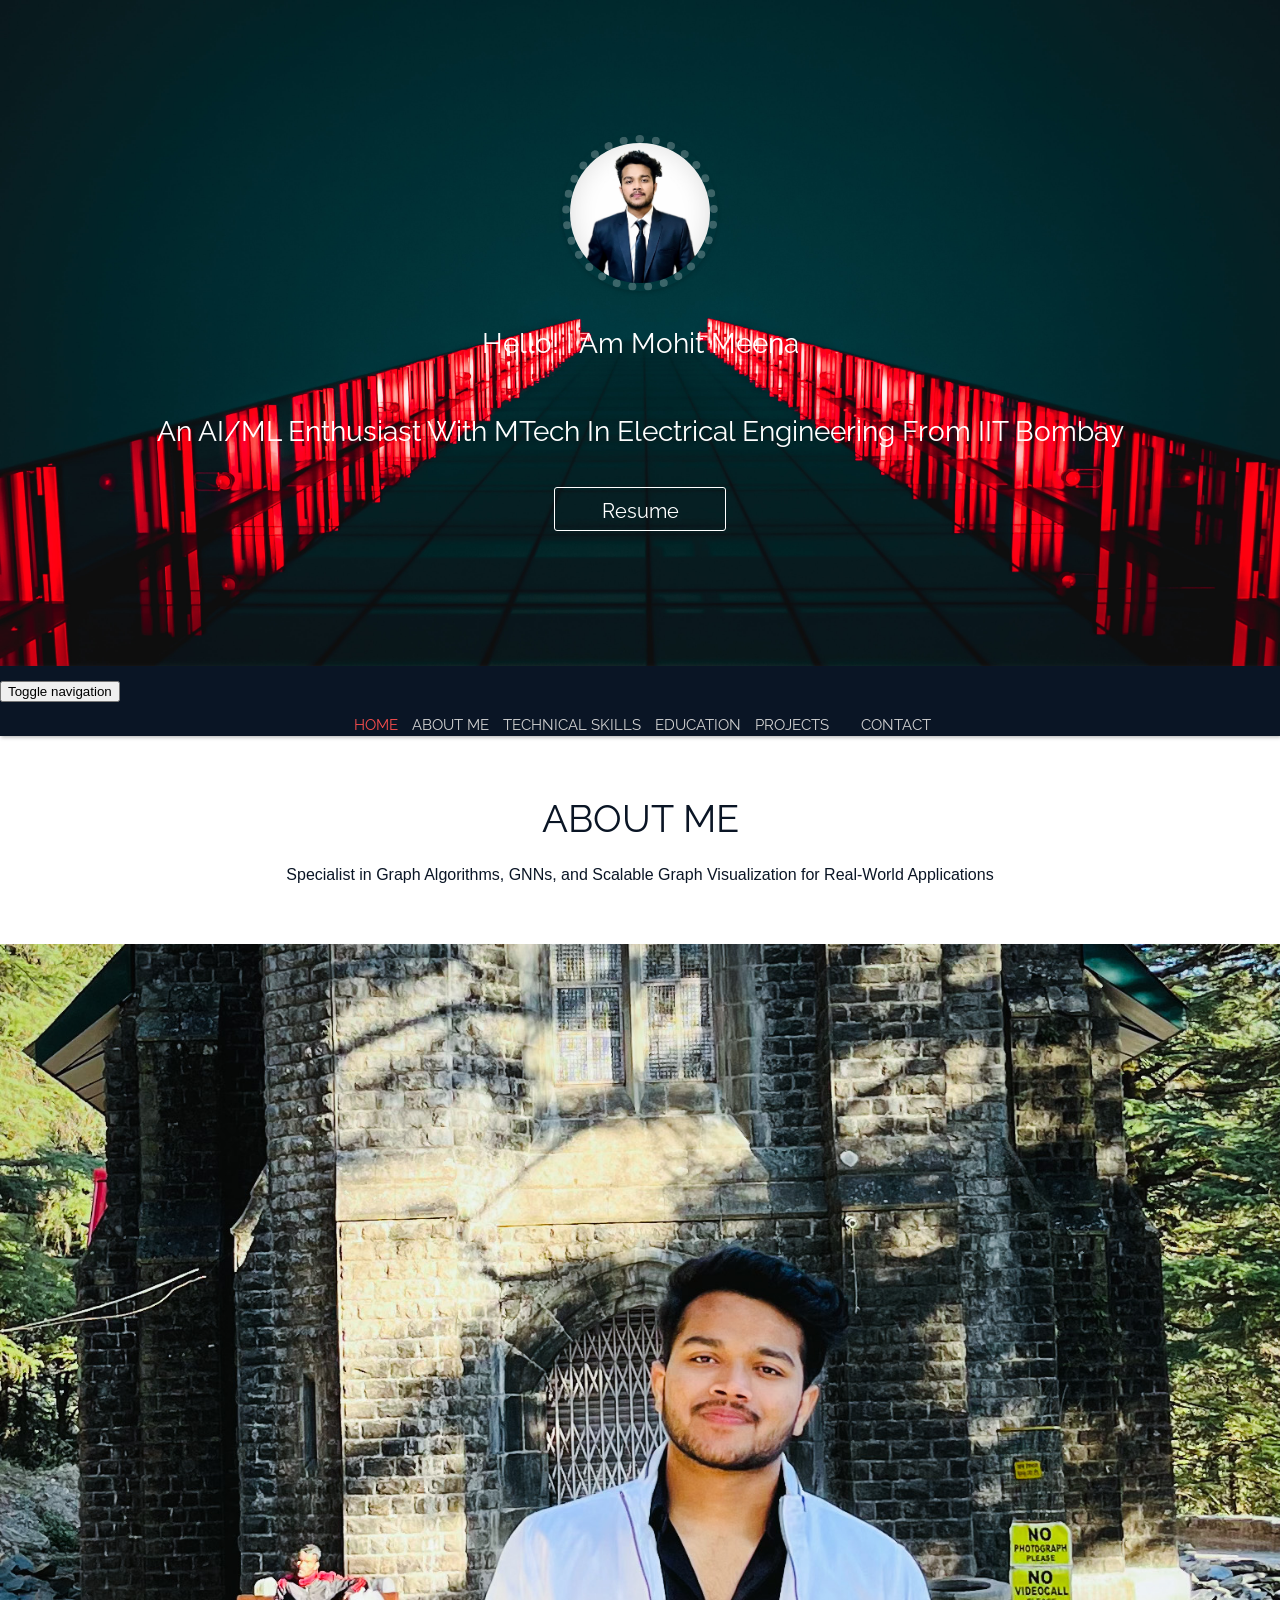
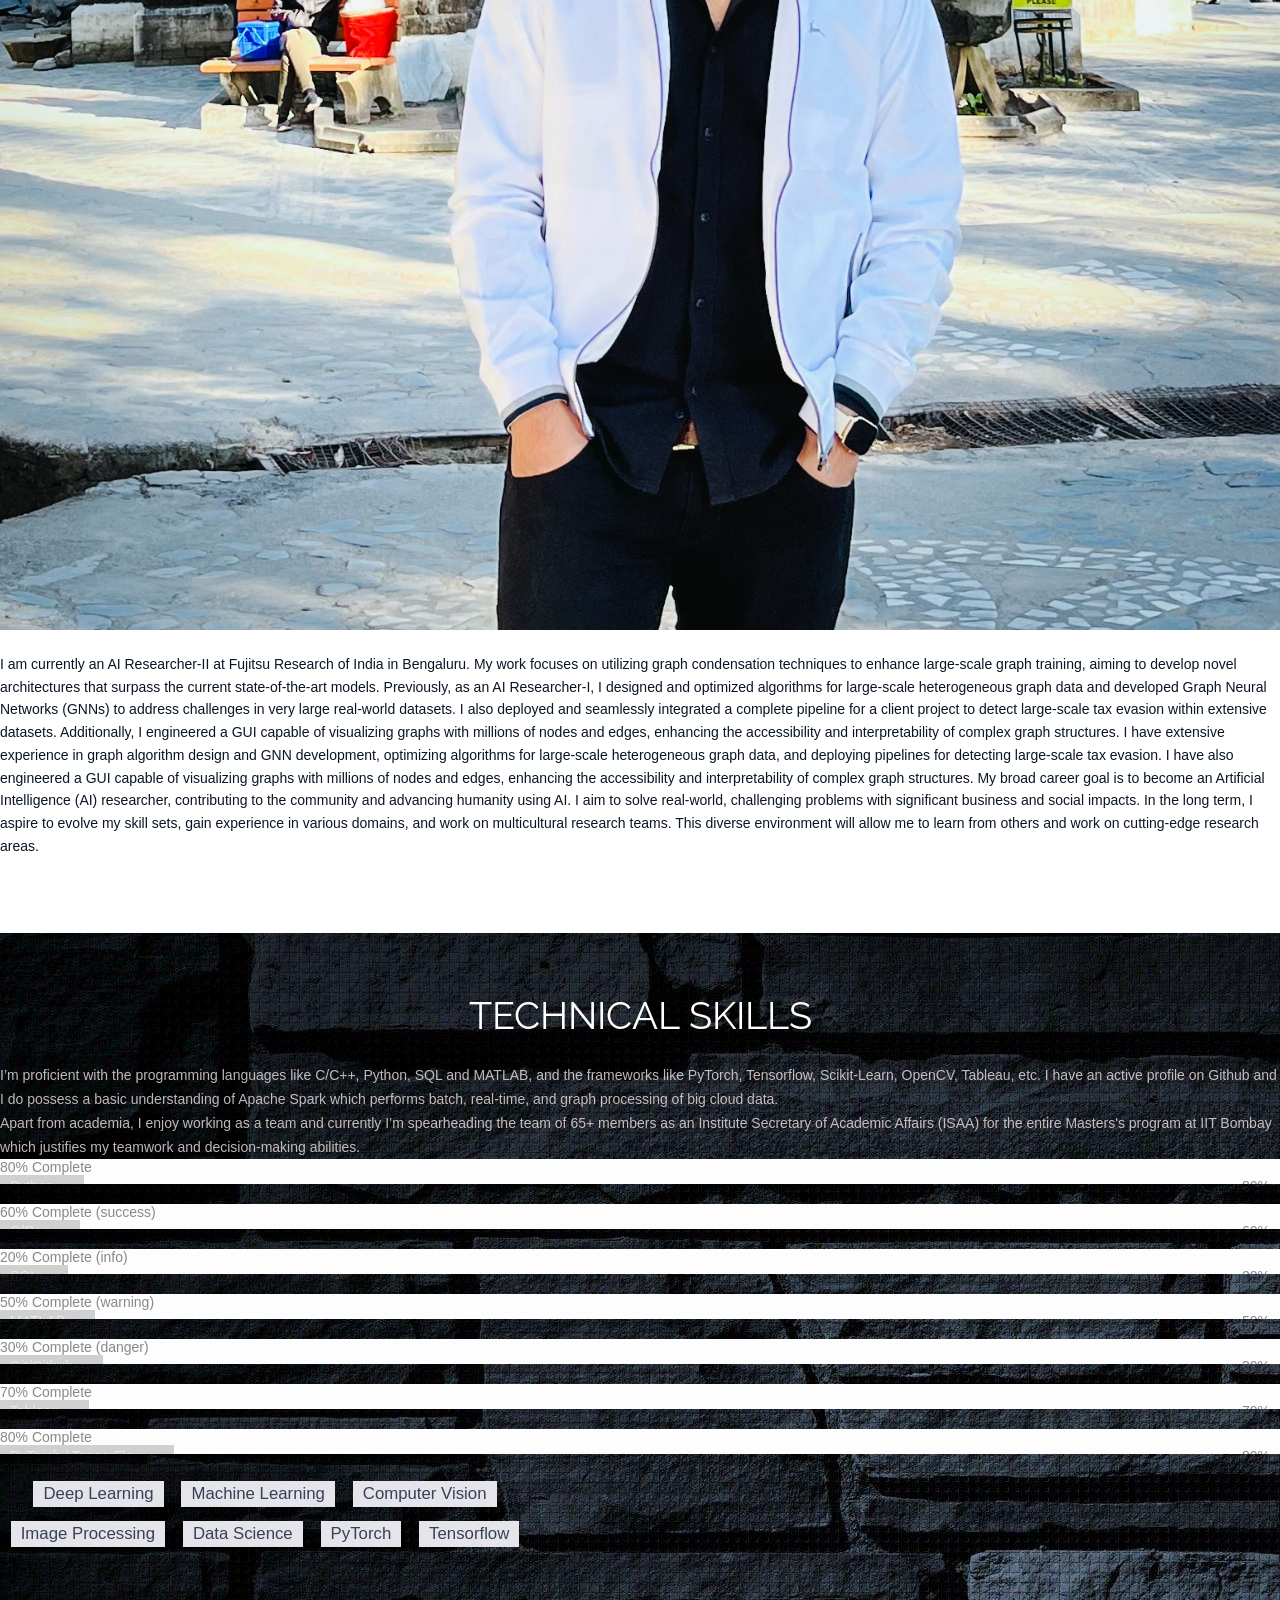
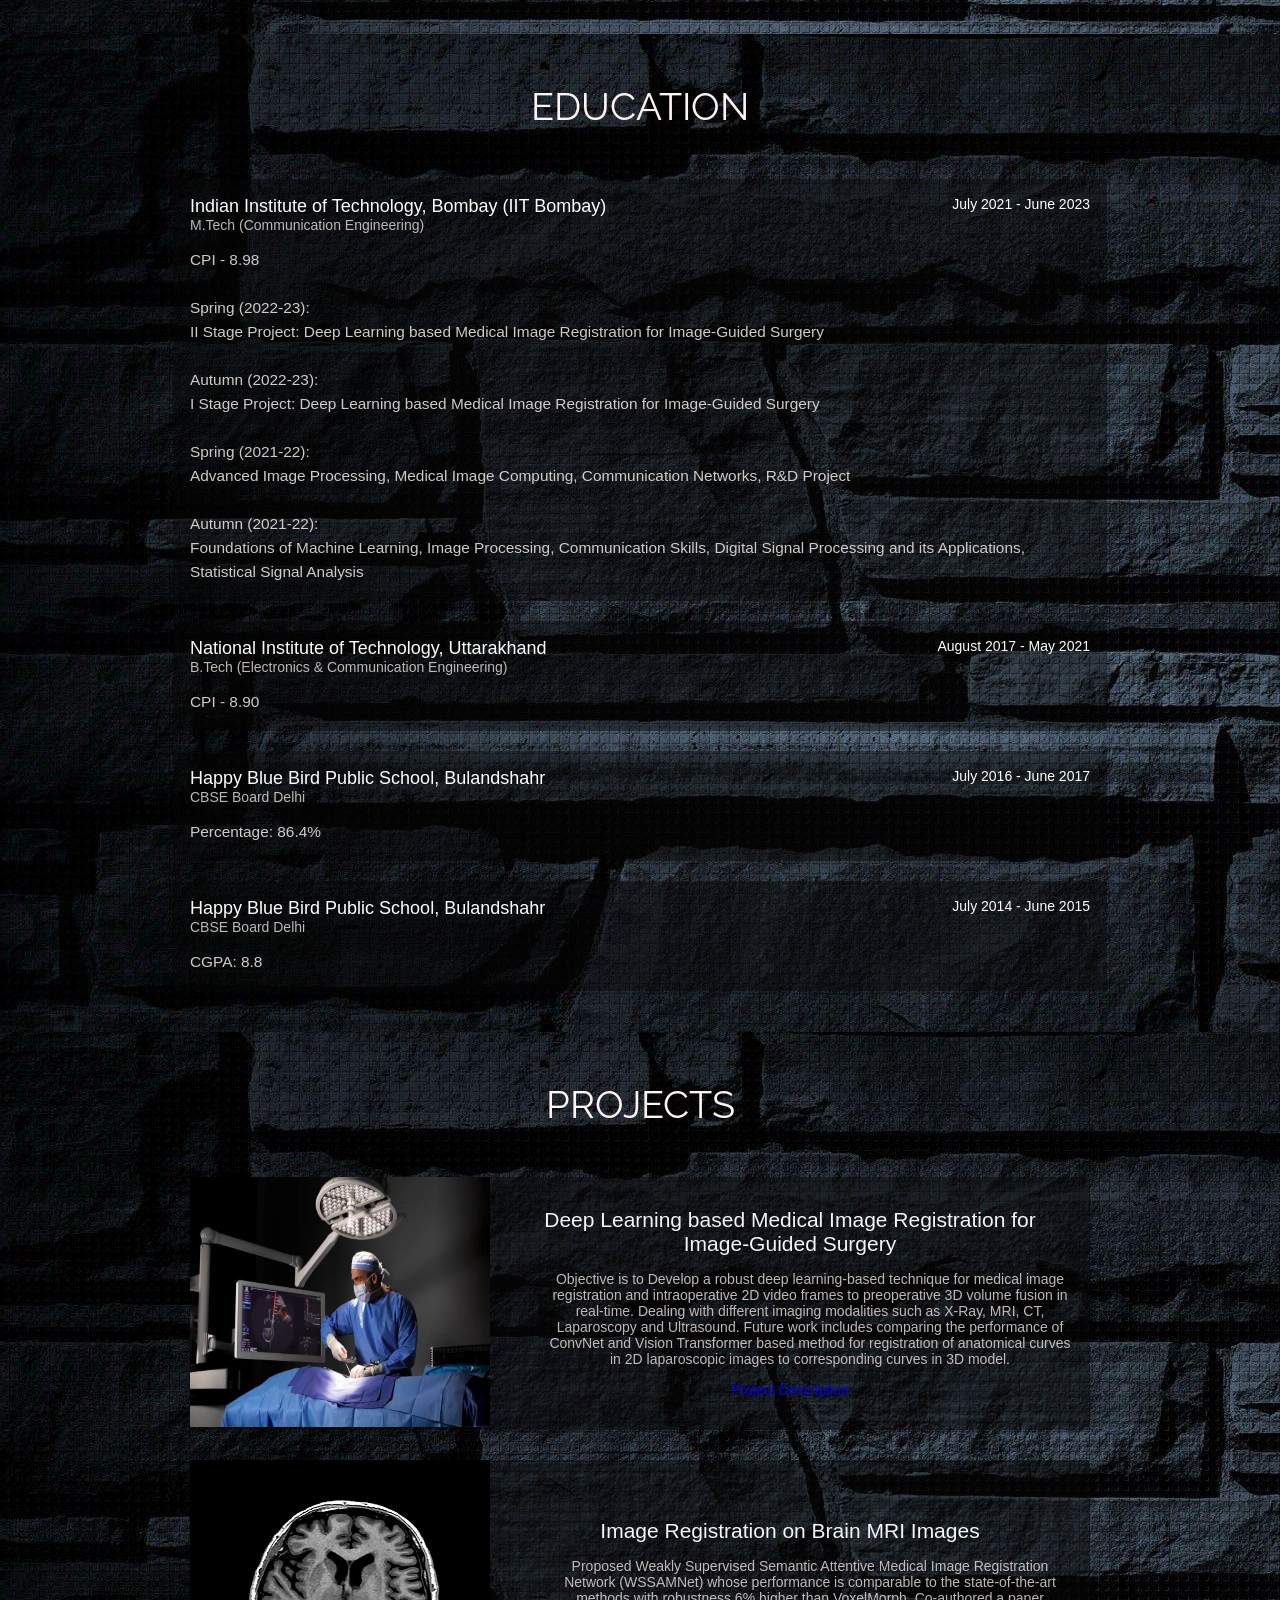
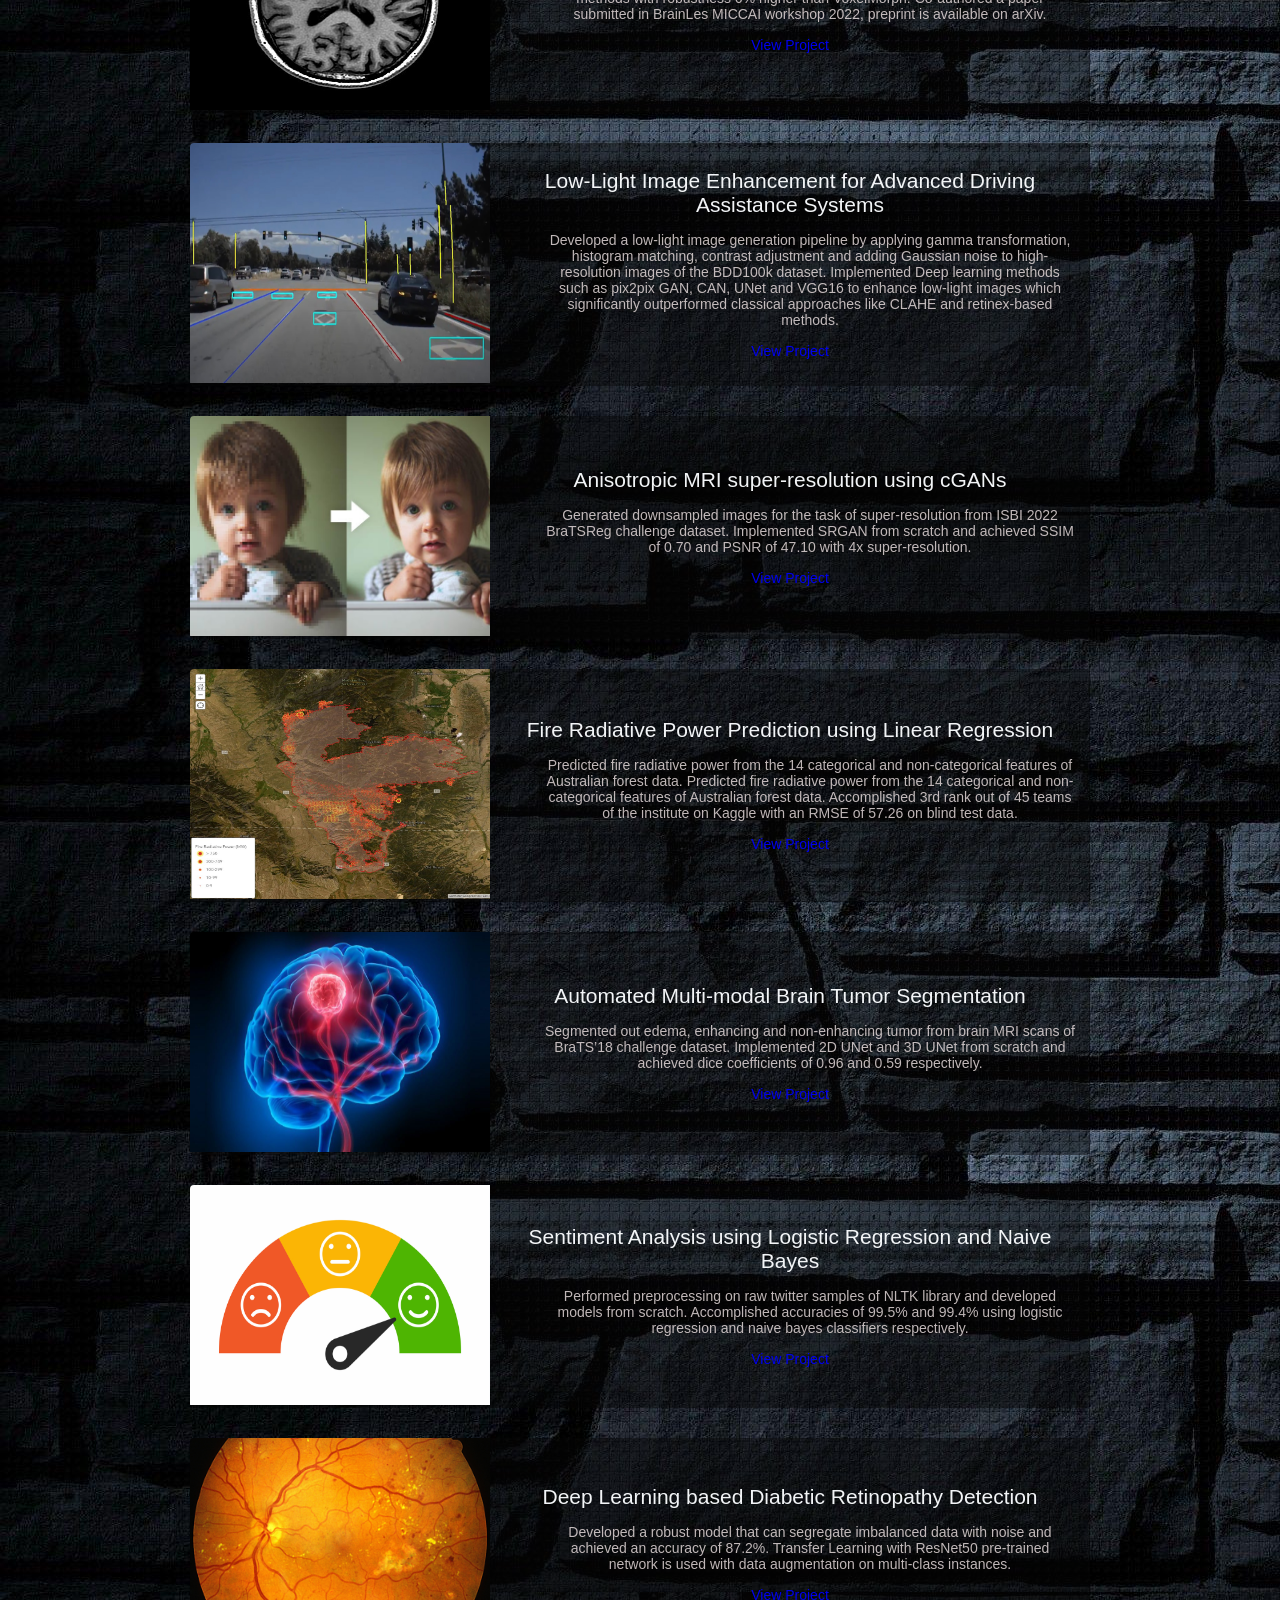
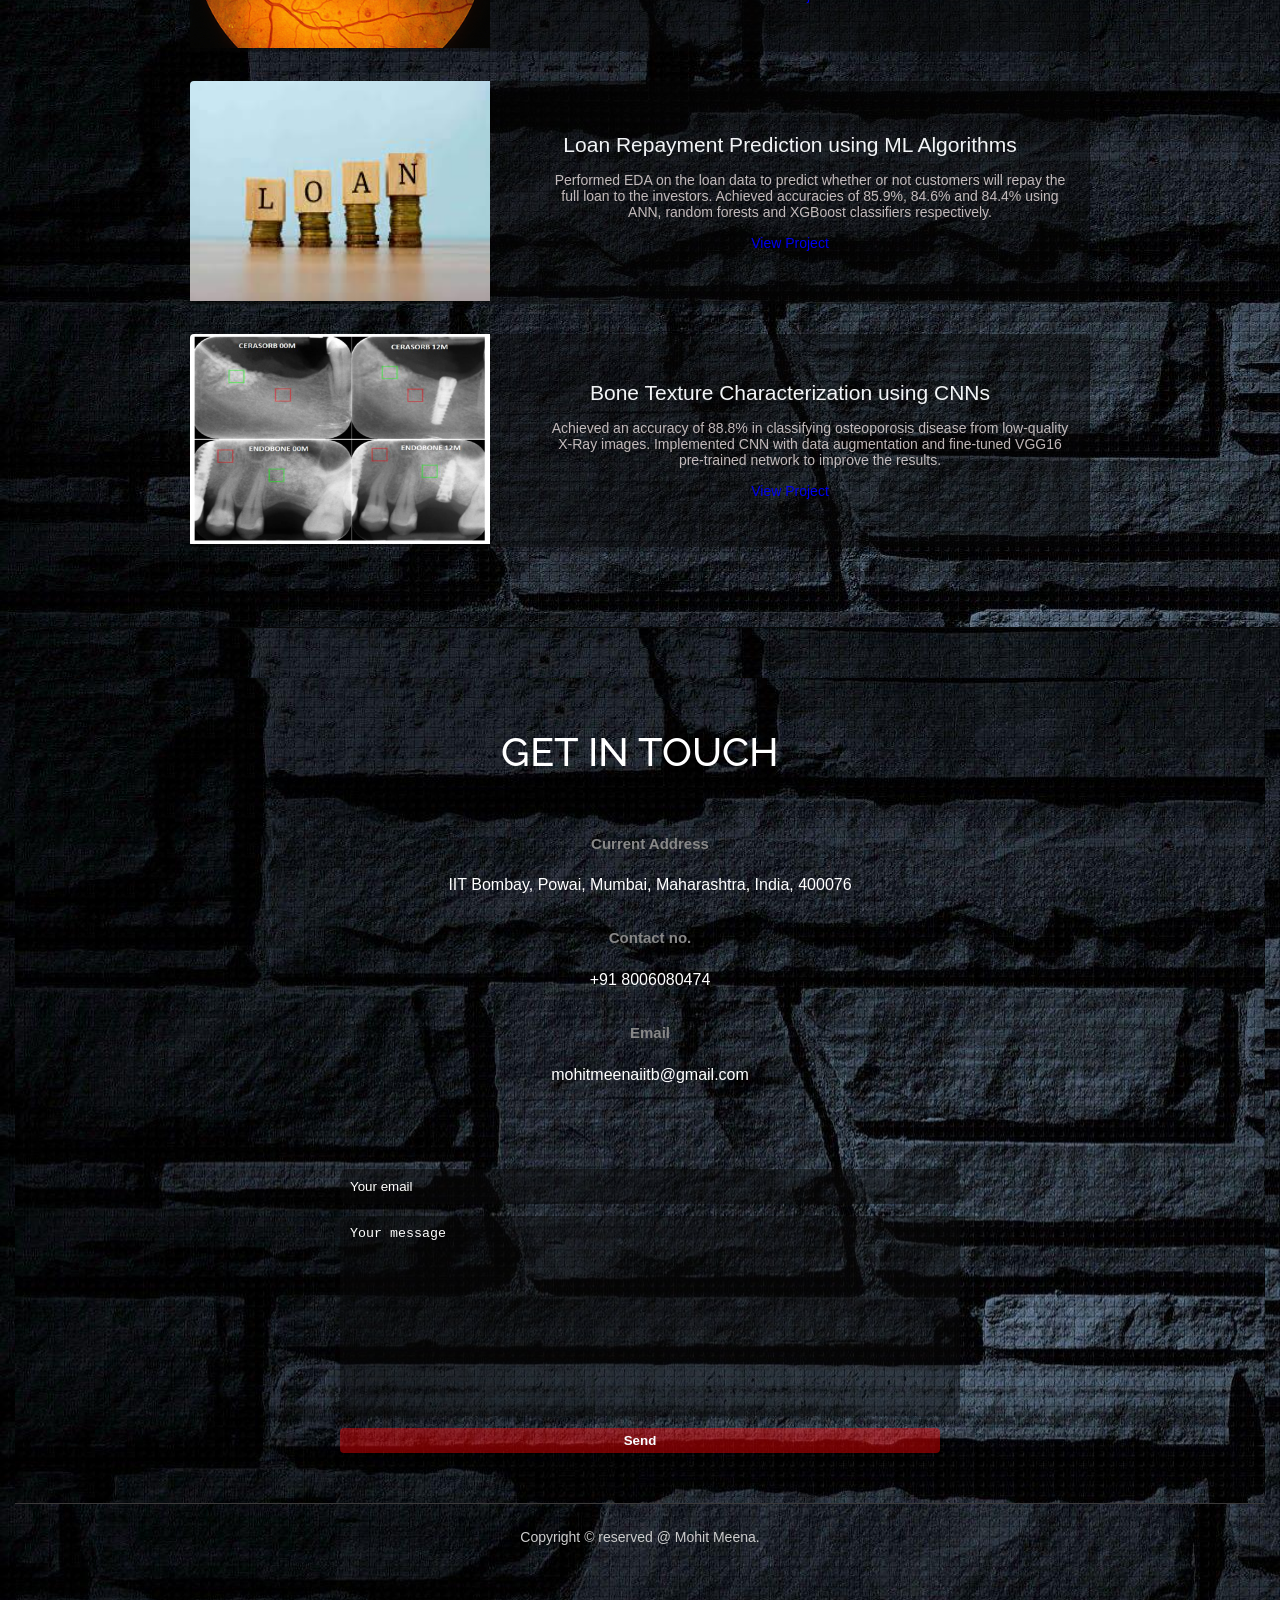
==== index.html @ 3c3d4443 "Update index.html" ====
<!doctype html>
<html>
<head>
<meta charset="utf-8">
<meta name="viewport" content="width=device-width, maximum-scale=1">
<title>Mohit Meena | Portfolio</title>
<link rel="icon" href="favicon1.png" type="image/png">
<link href="css/bootstrap.min.css" rel="stylesheet" type="text/css">
<link rel="stylesheet" href="js/fancybox/jquery.fancybox.css" type="text/css" media="screen" />
<link href="css/style.css" rel="stylesheet" type="text/css"> 
<link href="css/font-awesome.css" rel="stylesheet" type="text/css"> 
<link href="css/animate.css" rel="stylesheet" type="text/css">
 
<!--[if lt IE 9]>
    <script src="js/respond-1.1.0.min.js"></script>
    <script src="js/html5shiv.js"></script>
    <script src="js/html5element.js"></script>
<![endif]-->
 
</head>
<body>
<header id="header">
	<div id="head" class="parallax" parallax-speed="2" style="background-position: 50% 0px;">
	
		<div class="top_left_cont zoomIn wow animated" id="logo"> 
		<img class="img-circle" src="img/guy.jpg" alt="">
              <h2><strong>Hello! I am Mohit Meena</strong></h2>
              <h2> <strong>An AI/ML Enthusiast with MTech in Electrical Engineering from IIT Bombay</strong></h2>
              <a href="https://drive.google.com/file/d/1YQ77H7R79T9Vk4dPmDEZgCyWcUQ7Sb_X/view?usp=sharing" class="read_more2">Resume</a>
            </div>
	</div>

	 </header>
 
<!--Header_section-->
<header id="header_wrapper">
  <div class="container">
    <div class="header_box">
      <!--<div class="logo"><a href="#">Resume</a></div>-->
	  <nav class="navbar navbar-inverse" role="navigation">
      <div class="navbar-header">
        <button type="button" id="nav-toggle" class="navbar-toggle" data-toggle="collapse" data-target="#main-nav"> <span class="sr-only">Toggle navigation</span> <span class="icon-bar"></span> <span class="icon-bar"></span> <span class="icon-bar"></span> </button>
        </div>
	    <div id="main-nav" class="collapse navbar-collapse navStyle">
			<ul class="nav navbar-nav" id="mainNav">
			  <li class="active"><a href="#header" class="scroll-link">Home</a></li>
			  <li><a href="#aboutUs" class="scroll-link">About Me</a></li>
			  <li><a href="#service" class="scroll-link">Technical Skills</a></li>
			  <li><a href="#Education" class="scroll-link">Education</a></li> 
			  <li><a href="#Projects" class="scroll-link">Projects</a></li> 
			  <li><a href="#contact" class="scroll-link">Contact</a></li>
			</ul>
      </div>
	 </nav>
    </div>
  </div>
</header>
<!--Header_section--> 

<section id="aboutUs"><!--Aboutus-->
<div class="inner_wrapper about-us aboutUs-container fadeInLeft animated wow">
  <div class="container">
    <h2>About Me</h2>
	<h6>Specialist in Graph Algorithms, GNNs, and Scalable Graph Visualization for Real-World Applications</h6>
    <div class="inner_section">
 <div class="row">
      <div class="col-md-5"> <img class="img-responsive" src="img/full5.JPG" align="" > </div>
      <div class="col-md-6">
        <h3></h3>
        <p>I am currently an AI Researcher-II at Fujitsu Research of India in Bengaluru. My work focuses on utilizing graph condensation techniques to enhance large-scale graph training, aiming to develop novel architectures that surpass the current state-of-the-art models. Previously, as an AI Researcher-I, I designed and optimized algorithms for large-scale heterogeneous graph data and developed Graph Neural Networks (GNNs) to address challenges in very large real-world datasets. I also deployed and seamlessly integrated a complete pipeline for a client project to detect large-scale tax evasion within extensive datasets. Additionally, I engineered a GUI capable of visualizing graphs with millions of nodes and edges, enhancing the accessibility and interpretability of complex graph structures.

I have extensive experience in graph algorithm design and GNN development, optimizing algorithms for large-scale heterogeneous graph data, and deploying pipelines for detecting large-scale tax evasion. I have also engineered a GUI capable of visualizing graphs with millions of nodes and edges, enhancing the accessibility and interpretability of complex graph structures.

My broad career goal is to become an Artificial Intelligence (AI) researcher, contributing to the community and advancing humanity using AI. I aim to solve real-world, challenging problems with significant business and social impacts. In the long term, I aspire to evolve my skill sets, gain experience in various domains, and work on multicultural research teams. This diverse environment will allow me to learn from others and work on cutting-edge research areas.
           </br>
        </p> 
        

								 
      </div>
    </div>
	     </div>
  </div> 
  </div>
</section>
<!--Aboutus--> 


<!--Service-->

<!--Service--> 
<section id="service">
<div class="container">
 <div class=""> 
<div class="col-sm-6 col-md-6">
<h2>Technical Skills</h2>
<p style="color: rgba(246, 235, 235, 0.775);"> 
  I’m proficient with the programming languages like C/C++, Python, SQL and MATLAB, and the frameworks like PyTorch,
  Tensorflow, Scikit-Learn, OpenCV, Tableau, etc.  I have an active profile on Github and I do possess a basic understanding of Apache Spark which performs batch, real-time, and graph
  processing of big cloud data. <br>Apart from academia, I enjoy working as a team and currently I’m spearheading the team of 65+ members as an Institute Secretary of
  Academic Affairs (ISAA) for the entire Masters's program at IIT Bombay which justifies my teamwork and
  decision-making abilities.</br>
</p>
</div>
<div class="col-sm-6 col-md-6">
	  
        <div class="progress">
            <div class="progress-bar progress-bar-success" role="progressbar" aria-valuenow="80" aria-valuemin="0" aria-valuemax="100" style="width: 80%;">
                <span class="sr-only">80% Complete</span>
            </div>
            <span class="progress-type">Python</span>
            <span class="progress-completed">80%</span>
        </div>
        <div class="progress">
            <div class="progress-bar progress-bar-warning" role="progressbar" aria-valuenow="60" aria-valuemin="0" aria-valuemax="100" style="width: 60%">
                <span class="sr-only">60% Complete (success)</span>
            </div>
            <span class="progress-type">C/C++</span>
            <span class="progress-completed">60%</span>
        </div>
        <div class="progress">
            <div class="progress-bar progress-bar-danger" role="progressbar" aria-valuenow="20" aria-valuemin="0" aria-valuemax="100" style="width: 20%">
                <span class="sr-only">20% Complete (info)</span>
            </div>
            <span class="progress-type">SQL</span>
            <span class="progress-completed">20%</span>
        </div>
        <div class="progress">
            <div class="progress-bar progress-bar-warning" role="progressbar" aria-valuenow="50" aria-valuemin="0" aria-valuemax="100" style="width: 50%">
                <span class="sr-only">50% Complete (warning)</span>
            </div>
            <span class="progress-type">MATLAB</span>
            <span class="progress-completed">50%</span>
        </div>
        <div class="progress">
            <div class="progress-bar progress-bar-danger" role="progressbar" aria-valuenow="30" aria-valuemin="0" aria-valuemax="100" style="width: 30%">
                <span class="sr-only">30% Complete (danger)</span>
            </div>
            <span class="progress-type">Git/Github</span>
            <span class="progress-completed">30%</span>
        </div>
        <div class="progress">
          <div class="progress-bar progress-bar-info" role="progressbar" aria-valuenow="70" aria-valuemin="0" aria-valuemax="100" style="width: 70%">
              <span class="sr-only">70% Complete</span>
          </div>
          <span class="progress-type">Tableau</span>
          <span class="progress-completed">70%</span>
      </div>
      <div class="progress">
        <div class="progress-bar progress-bar-success" role="progressbar" aria-valuenow="80" aria-valuemin="0" aria-valuemax="100" style="width: 80%">
            <span class="sr-only">80% Complete</span>
        </div>
        <span class="progress-type">PyTorch / TensorFlow </span>
        <span class="progress-completed">80%</span>
    </div>
	</div>
  <div id="skills">
    <ul>

        <li data-aos="fade-down" data-aos-duration="1500">Deep Learning</li>
        <li data-aos="zoom-in-left" data-aos-duration="1500">Machine Learning</li>
        <li data-aos="zoom-out-right" data-aos-duration="1500">Computer Vision</li>
        <li data-aos="zoom-in" data-aos-duration="1500">Image Processing</li>
        <li data-aos="zoom-out-left" data-aos-duration="1500">Data Science</li>
        <li data-aos="zoom-out-up" data-aos-duration="1500">PyTorch</li>
        <li data-aos="fade-down-left" data-aos-duration="1500">Tensorflow</li>



    </ul>
</div>
<!-- End #skills -->
	</div>
<div>
</section>
<section id="Education">
    <!-- EDUCATION-->
    <div id="education" class="background-alt">
      <h2 class="heading">Education</h2>
      <div data-aos="zoom-in-up" data-aos-duration="1500" class="education-block">
          <h3>Indian Institute of Technology, Bombay (IIT Bombay)</h3>
          <span class="education-date">July 2021 - June 2023</span>
          <h4>M.Tech (Communication Engineering)</h4>
          <p>
      CPI - 8.98<br><br>
     <!--  Spring (2020-21): <br>II Stage Project: Electrical Impedance Tomography Imaging With Neural Networks, High Performance Scientific Computing <br><br> -->
      Spring (2022-23): <br>II Stage Project: Deep Learning based Medical Image Registration for Image-Guided Surgery<br><br>
      Autumn (2022-23): <br>I Stage Project: Deep Learning based Medical Image Registration for Image-Guided Surgery<br><br>
      Spring (2021-22): <br>Advanced Image Processing, Medical Image Computing, Communication Networks, R&D Project<br>	<br>
      Autumn (2021-22):<br> Foundations of Machine Learning, Image Processing, Communication Skills, Digital Signal Processing and its Applications, Statistical Signal Analysis

    </p>
      </div>

  <div data-aos="zoom-in-up" data-aos-duration="1500" class="education-block">
          <h3>National Institute of Technology, Uttarakhand</h3>
          <span class="education-date">August 2017 - May 2021</span>
          <h4>B.Tech (Electronics & Communication Engineering)</h4>
          <p>
              <!-- <li> CPI - 9.24 </li><br> -->
              CPI - 8.90 <br>
          </p>
    </p>
      </div>

      <!-- End .education-block -->


      <div data-aos="zoom-in-up" data-aos-duration="1500" class="education-block">
          <h3>Happy Blue Bird Public School, Bulandshahr</h3>
          <span class="education-date">July 2016 - June 2017</span>
          <h4>CBSE Board Delhi</h4>
          <p>
              <!-- <li> -->
                  Percentage: 86.4% <br>
              <!-- </li> -->
             

          </p>
      </div>
      <!-- End .education-block -->
  <!-- </div> -->


      <div data-aos="zoom-in-up" data-aos-duration="1500" class="education-block">
          <h3>Happy Blue Bird Public School, Bulandshahr</h3>
          <span class="education-date">July 2014 - June 2015</span>
          <h4>CBSE Board Delhi</h4>
          <p>
              <!-- <li> -->
                  CGPA: 8.8 <br>
              <!-- </li> -->
          </p>
      </div>
      <!-- End .education-block -->
  </div>



    <!-- END EDUCATION-->
  </section>
    <!-- BEGIN PROJECT-->
<section id="Projects">
    <div id="projects" class="background-alt2">
      <h2 class="heading">Projects</h2>
      <div class="container">
      <div class="row">

       <div data-aos="fade-right" data-aos-duration="1500" class="project shadow-large">
                  <div class="project-image">
                      <img src="img/project_mtp.png"  width =300 height=250 />
                  </div>
                  <!-- End .project-image -->
                  <div class="project-info">
                      <h3>Deep Learning based Medical Image Registration for <br>Image-Guided Surgery</br></h3>
                      <p>
                        <ul>
                        <li style="color: rgba(246, 235, 235, 0.775);"> Objective is to Develop a robust deep learning-based technique for medical image registration and intraoperative 2D
                          video frames to preoperative 3D volume fusion in real-time.
                         Dealing with different imaging modalities such as X-Ray, MRI, CT, Laparoscopy and Ultrasound.
                        Future work includes comparing the performance of ConvNet and Vision Transformer based method for registration of anatomical curves in 2D laparoscopic images to corresponding curves in 3D model.</li>                       </ul>
                        </p>
                      <a href="https://p2ilf.grand-challenge.org/">Project Description</a>
                  </div>
                  <!-- End .project-info -->
              </div>
              <!-- End .project -->
                 
      <div data-aos="fade-left" data-aos-duration="1500" class="project shadow-large">
                  <div class="project-image">
                      <img src="img/project_rnd.jpg"  width =300 height=250 />
                  </div>
                  <!-- End .project-image -->
                  <div class="project-info">
                      <h3> Image Registration on Brain MRI Images</h3>
                      <p>
                        <ul>
                        <li style="color: rgba(246, 235, 235, 0.775);"> Proposed Weakly Supervised Semantic Attentive Medical Image Registration Network (WSSAMNet) whose
                          performance is comparable to the state-of-the-art methods with robustness 6% higher than VoxelMorph.
                         Co-authored a paper submitted in BrainLes MICCAI workshop 2022, preprint is available on arXiv.</li>
                  </ul>
                        </p>
                      <a href="https://arxiv.org/pdf/2203.07114.pdf">View Project</a>
                  </div>
                  <!-- End .project-info -->
              </div>
              <!-- End .project -->

      


      <div data-aos="fade-right" data-aos-duration="1500" class="project shadow-large">
                  <div class="project-image">
                      <img src="img/projecf_adas.jpg"  width =300 height=240 />
                  </div>
                  <!-- End .project-image -->
                  <div class="project-info">
                      <h3> Low-Light Image Enhancement for Advanced Driving Assistance Systems</h3>
                      <p>
                        <ul>
                        <li style="color: rgba(246, 235, 235, 0.775);"> Developed a low-light image generation pipeline by applying gamma transformation, histogram matching,
                          contrast adjustment and adding Gaussian noise to high-resolution images of the BDD100k dataset.
                        Implemented Deep learning methods such as pix2pix GAN, CAN, UNet and VGG16 to enhance low-light images
                          which significantly outperformed classical approaches like CLAHE and retinex-based methods.</li>
                        </ul>
                        </p>
                      <a href="https://github.com/mohitin/low-light-enhancement">View Project</a>
                  </div>
                  <!-- End .project-info -->
              </div>
              <!-- End .project -->

      <div data-aos="fade-left" data-aos-duration="1500" class="project shadow-large">
                  <div class="project-image">
                      <img src="img/project_mic.jpeg"  width =300 height=220 />
                  </div>
                  <!-- End .project-image -->
                  <div class="project-info">
                      <h3> Anisotropic MRI super-resolution using cGANs</h3>
                      <p>
                        <ul>
                        <li style="color: rgba(246, 235, 235, 0.775);"> Generated downsampled images for the task of super-resolution from ISBI 2022 BraTSReg challenge dataset.
                        Implemented SRGAN from scratch and achieved SSIM of 0.70 and PSNR of 47.10 with 4x super-resolution. </li>
                      </ul>  
                      </p>
                      <a href="https://github.com/mohitin/Anisotrpic-MRI-super-resolution-using-cGANs">View Project</a>
                  </div>
                  <!-- End .project-info -->
              </div>
              <!-- End .project -->


        <div data-aos="fade-right" data-aos-duration="1500" class="project shadow-large">
            <div class="project-image">
                <img src="img/project_fire.jpg"  width =300 height=230 />
            </div>
            <!-- End .project-image -->
            <div class="project-info">
                <h3> Fire Radiative Power Prediction using Linear Regression</h3>
                 <p>
                        <ul>
                        <li style="color: rgba(246, 235, 235, 0.775);">Predicted fire radiative power from the 14 categorical and non-categorical features of Australian forest data.
                          Predicted fire radiative power from the 14 categorical and non-categorical features of Australian forest data.
                          Accomplished 3rd rank out of 45 teams of the institute on Kaggle with an RMSE of 57.26 on blind test data.</li>
                    </ul>
                        </p>
                <a href="https://github.com/mohitin/Fire-Radiative-Power-Prediction-using-Linear-Regression">View Project</a>
            </div>
            <!-- End .project-info -->
        </div>
        <!-- End .project -->


      <div data-aos="fade-left" data-aos-duration="1500" class="project shadow-large">
                  <div class="project-image">
                      <img src="img/project_foml.jpg"  width =300 height=220 />
                  </div>
                  <!-- End .project-image -->
                  <div class="project-info">
                      <h3>Automated Multi-modal Brain Tumor Segmentation</h3>
                      <p>
                        <ul>
                        <li style="color: rgba(246, 235, 235, 0.775);">Segmented out edema, enhancing and non-enhancing tumor from brain MRI scans of BraTS’18 challenge dataset.
                          Implemented 2D UNet and 3D UNet from scratch and achieved dice coefficients of 0.96 and 0.59 respectively.</li>
                    </ul>
                        </p>
                      <a href="https://github.com/mohitin/Brain-tumor-segmentation">View Project</a>
                  </div>
                  <!-- End .project-info -->
              </div>
              <!-- End .project -->

      <div data-aos="fade-right" data-aos-duration="1500" class="project shadow-large">
                  <div class="project-image">
                      <img src="img/project_sentiment.jpg"  width =300 height=220 />
                  </div>
                  <!-- End .project-image -->
                  <div class="project-info">
                      <h3> Sentiment Analysis using Logistic Regression and Naive Bayes</h3>
                      <p>
                        <ul>
                        <li style="color: rgba(246, 235, 235, 0.775);">Performed preprocessing on raw twitter samples of NLTK library and developed models from scratch.
                          Accomplished accuracies of 99.5% and 99.4% using logistic regression and naive bayes classifiers respectively.</li>
                    </ul>
                        </p>
                      <a href="https://github.com/mohitin/Sentiment-Analysis-using-Logistic-Regression-and-Naive-Bayes">View Project</a>
                  </div>
                  <!-- End .project-info -->
              </div>
              <!-- End .project -->





      <div data-aos="fade-right" data-aos-duration="1500" class="project shadow-large">
                  <div class="project-image">
                      <img src="img/project_diabetic.jpg"  width =300 height=210 />
                  </div>
                  <!-- End .project-image -->
                  <div class="project-info">
                      <h3> Deep Learning based Diabetic Retinopathy Detection </h3>
                      <p>
                        <ul>
                        <li style="color: rgba(246, 235, 235, 0.775);">Developed a robust model that can segregate imbalanced data with noise and achieved an accuracy of 87.2%.
                          Transfer Learning with ResNet50 pre-trained network is used with data augmentation on multi-class instances.</li>
                    </ul>
                        </p>
                      <a href="https://github.com/mohitin/Deep-learning-based-Diabetic-retinopathy-detection">View Project</a>
                  </div>
                  <!-- End .project-info -->
              </div>
              <!-- End .project -->


      <div data-aos="fade-left" data-aos-duration="1500" class="project shadow-large">
                  <div class="project-image">
                      <img src="img/loan.jpeg"  width =300 height=220  />
                  </div>
                  <!-- End .project-image -->
                  <div class="project-info">
                      <h3>Loan Repayment Prediction using ML Algorithms</h3>
                      <p>
                        <ul>
                        <li style="color: rgba(246, 235, 235, 0.775);">Performed EDA on the loan data to predict whether or not customers will repay the full loan to the investors.
                          Achieved accuracies of 85.9%, 84.6% and 84.4% using ANN, random forests and XGBoost classifiers respectively.</li>
                    </ul>
                        </p>  
                      <a href="https://github.com/mohitin/loan_repayment_prediction">View Project</a>
                  </div>
                  <!-- End .project-info -->
              </div>
              <!-- End .project -->


      <div data-aos="fade-right" data-aos-duration="1500" class="project shadow-large">
                  <div class="project-image">
                      <img src="img/project_bone.png"  width =300 height=210 />
                  </div>
                  <!-- End .project-image -->
                  <div class="project-info">
                      <h3>Bone Texture Characterization using CNNs</h3>
                      <p>
                        <ul>
                        <li style="color: rgba(246, 235, 235, 0.775);">Achieved an accuracy of 88.8% in classifying osteoporosis disease from low-quality X-Ray images.
                          Implemented CNN with data augmentation and fine-tuned VGG16 pre-trained network to improve the results.</li>
                    </ul>
                        </p>
                      <a href="https://github.com/mohitin/Bone-texture-characterization-using-CNN">View Project</a>
                  </div>
                  <!-- End .project-info -->
              </div>
              <!-- End .project -->

          </div>
      </div>
  </div> 
  </section>
  <!-- End #projects -->


<!--Footer-->
<footer class="footer_wrapper" id="contact">
  <div class="container">
    <section class="page_section contact" id="contact">
      <div class="contact_section">
        <h2>Get In Touch</h2>  
      </div>
      <div class="row">
        <div class="col-lg-4 wow fadeInLeft">	
		 <div class="contact_info">
                            <div class="detail">
                                <h4>Current Address</h4>
                                <p>IIT Bombay, Powai, Mumbai, Maharashtra, India, 400076</p>
                            </div>
                            <div class="detail">
                                <h4>Contact no.</h4>
                                <p>+91 8006080474</p>
                            </div>
                            <div class="detail">
                                <h4>Email</h4>
                                <p>mohitmeenaiitb@gmail.com</p>
                            </div> 
                        </div>
       		  
			  
          
          <ul class="social_links">
            <li class="twitter animated bounceIn wow delay-02s"><a href="https://www.linkedin.com/in/mohit-meena-5669a01a7/"><i class="fa fa-linkedin"></i></a></li>
            <li class="facebook animated bounceIn wow delay-03s"><a href="https://www.instagram.com/_mohit.in/"><i class="fa fa-instagram"></i></a></li>
            <li class="gplus animated bounceIn wow delay-05s"><a href="https://github.com/mohitin"><i class="fa fa-github"></i></a></li> 
          </ul>
        </div>
        <div class="col-lg-8 wow fadeInLeft delay-06s">
            <div id="contact-form">
                <form method="POST" action="https://formspree.io/f/mnqynqwn">
                    <input type="hidden" name="_subject" value="Contact request from personal website" />
                    <input type="email" name="_replyto" placeholder="Your email" required>
                    <textarea name="message" placeholder="Your message" required></textarea>
                    <button type="submit">Send</button>
                </form>
            </div>
          <!--Footer
          <div class="form">
            <input class="input-text" type="text" name="" value="Your Name *" onFocus="if(this.value==this.defaultValue)this.value='';" onBlur="if(this.value=='')this.value=this.defaultValue;">
            <input class="input-text" type="text" name="" value="Your E-mail *" onFocus="if(this.value==this.defaultValue)this.value='';" onBlur="if(this.value=='')this.value=this.defaultValue;">
            <textarea class="input-text text-area" cols="0" rows="0" onFocus="if(this.value==this.defaultValue)this.value='';" onBlur="if(this.value=='')this.value=this.defaultValue;">Your Message *</textarea>
            <input class="input-btn" type="submit" value="send message">
          </div>
        -->
        </div>
      </div>
    </section>
  </div>
  <div class="container">
    <div class="footer_bottom"><span>Copyright © reserved @ Mohit Meena</a>. </span> </div>
  </div>
</footer>



</section>
<!-- End footer -->
<script type="text/javascript" src="js/jquery-1.11.0.min.js"></script>
<script type="text/javascript" src="js/bootstrap.min.js"></script>
<script type="text/javascript" src="js/jquery-scrolltofixed.js"></script>
<script type="text/javascript" src="js/jquery.nav.js"></script> 
<script type="text/javascript" src="js/jquery.easing.1.3.js"></script>
<script type="text/javascript" src="js/jquery.isotope.js"></script>
<script src="js/fancybox/jquery.fancybox.pack.js" type="text/javascript"></script> 
<script type="text/javascript" src="js/wow.js"></script> 
<script type="text/javascript" src="js/custom.js"></script>

</body>
</html>
---- css/style.css ----
/*
Author URI: http://webthemez.com/
Note: 
Licence under Creative Commons Attribution 3.0 
-------------------------------------------------------*/

@charset "utf-8";
@import url(http://fonts.googleapis.com/css?family=Raleway:800,700,400);
@import url(http://fonts.googleapis.com/css?family=Signika:400,600);

/* Reset
---------------------------------*/
ul {
    list-style: none;
}

.figure {
    margin: 0px;
}

img {
    max-width: 100%;
}

a, a:hover, a:active {
    outline: 0px !important;
	text-decoration:none;
}
.clear {
    clear: both;
    display: block;
    overflow: hidden;
    visibility: hidden;
    width: 0;
    height: 0;
}
.clearfix:before,
.clearfix:after {
    content: '\0020';
    display: block;
    overflow: hidden;
    visibility: hidden;
    width: 0;
    height: 0;
}

.clearfix:after {
    clear: both;
}

/* Common style */
.grid figure {
	position: relative;
	float: left;
	overflow: hidden;
	margin: 10px 1%;
	min-width: 320px;
	max-width: 480px;
	max-height: 360px;
	width: 48%;
	background: #3085a3;
	text-align: center;
	cursor: pointer;
}

.grid figure img {
	position: relative;
	display: block;
	min-height: 100%;
	max-width: 100%;
	opacity: 0.8;
}

.grid figure figcaption {
	padding: 2em;
	color: #fff;
	text-transform: uppercase;
	font-size: 1.25em;
	-webkit-backface-visibility: hidden;
	backface-visibility: hidden;
}

.grid figure figcaption::before,
.grid figure figcaption::after {
	pointer-events: none;
}

.grid figure figcaption,
.grid figure figcaption > a {
	position: absolute;
	top: 0;
	left: 0;
	width: 100%;
	height: 100%;
}

/* Anchor will cover the whole item by default */
/* For some effects it will show as a button */
.grid figure figcaption > a {
	z-index: 1000;
	text-indent: 200%;
	white-space: nowrap;
	font-size: 0;
	opacity: 0;
}

.grid figure h2 {
	word-spacing: -0.15em;
	font-weight: 300;
}

.grid figure h2 span {
	font-weight: 800;
}

.grid figure h2,
.grid figure p {
	margin: 0;
}

.grid figure p {
	letter-spacing: 1px;
	font-size: 68.5%;
}

/*---------------*/
/***** Oscar *****/
/*---------------*/

figure.effect-oscar {
	background: -webkit-linear-gradient(45deg, #22682a 0%, #9b4a1b 40%, #3a342a 100%);
	background: linear-gradient(45deg, #22682a 0%,#9b4a1b 40%,#3a342a 100%);
}

figure.effect-oscar img {
	opacity: 0.9;
	-webkit-transition: opacity 0.35s;
	transition: opacity 0.35s;
}

figure.effect-oscar figcaption {
	padding: 3em;
	background-color: rgba(10, 21, 37, 0.81);
	-webkit-transition: background-color 0.35s;
	transition: background-color 0.35s;
}

figure.effect-oscar figcaption::before {
	position: absolute;
	top: 30px;
	right: 30px;
	bottom: 30px;
	left: 30px;
	border: 1px solid #fff;
	content: '';
}

figure.effect-oscar h2 {
	margin: 20% 0 10px 0;
	-webkit-transition: -webkit-transform 0.35s;
	transition: transform 0.35s;
	-webkit-transform: translate3d(0,100%,0);
	transform: translate3d(0,100%,0);
	color:#A3A3A3;
}

figure.effect-oscar figcaption::before,
figure.effect-oscar p {
	opacity: 0;
	-webkit-transition: opacity 0.35s, -webkit-transform 0.35s;
	transition: opacity 0.35s, transform 0.35s;
	-webkit-transform: scale(0);
	transform: scale(0);
}

figure.effect-oscar:hover h2 {
	-webkit-transform: translate3d(0,0,0);
	transform: translate3d(0,0,0);
	color: #FFFFFF;
}

figure.effect-oscar:hover figcaption::before,
figure.effect-oscar:hover p {
	opacity: 1;
	-webkit-transform: scale(1);
	transform: scale(1);
	color:#fff;+++++++
}

figure.effect-oscar:hover figcaption {
	background-color: rgba(58,52,42,0);
}

figure.effect-oscar:hover img {
	opacity: 0.4;
}

/* Styles
---------------------------------*/
body {
    background: #fff;
    font-family: 'Open Sans', sans-serif;
    font-size: 14px;
    font-weight: normal;
    color: #888888;
    margin: 0;
}

h2 {
    font-size: 38px;
    color: #222222;
    font-family: 'Raleway', sans-serif;
    font-weight: normal;
    margin: 0px 0 25px 0;
    text-align: center;
    text-transform: uppercase;
}

h3 {
    font-family: 'Open Sans', sans-serif;
    font-weight: 600;
    color: #222222;
    font-size: 18px;
    margin: 0 0 5px 0;
}

h6 {
    font-size: 16px;
    color: #888888;
    font-family: 'Open Sans', sans-serif;
    font-weight: 400;
    text-align: center;
    margin: 0 0 60px 0;
}

p {
    line-height: 24px;
    margin: 0;
}

/* Header Styles
---------------------------------*/

#header_wrapper {
    background: #0A1525;
    padding: 15px 0px;
	
	box-shadow: 1px 1px 4px rgba(60, 60, 60, 0.44);
    position: relative;
}

.header_box {
    position: relative;
    /* z-index: 9999999999999999999999999999999999; */
}

.logo a{
    float: left;
	
    font-size: 28px;
    line-height: 50px;
    color: #FF6C71;
}

.res-nav_click {
    display: none;
}
	

/* Nav Styles
---------------------------------*/
.navbar-inverse {
    background-color: transparent;
    border-color: transparent;
}

.navbar {
    border: 0px solid #fff;
    min-height: 40px;
    margin-bottom: 0px;
}

.navbar-inverse .navbar-nav > li > a {
    color: #D2D2D2;
}

.navStyle {
    float: right;
}

.navStyle ul {
    list-style: none;
    padding: 0px;
}

.navStyle ul li {
    display: inline-block;
    margin: 0 5px;
}

.navStyle ul li:first-child {
	/*margin:0px;*/;
}

.navStyle ul li:last-child {
    margin: 0 0 0 23px;
}

.navStyle ul li a {
    display: block;
    font-size: 15px;
    color: #222222;
    font-family: 'Raleway', sans-serif;
    text-decoration: none;
    text-transform: uppercase;
    font-weight: 400;
    transition: all 0.2s ease-in-out;
    -moz-transition: all 0.2s ease-in-out;
    -webkit-transition: all 0.2s ease-in-out;
}

.navStyle ul li a:hover {
    color: #ED5441;
}

.navStyle > li > a:hover, .nav > li > a:focus {
    text-decoration: none;
    color: #ED5441;
    background-color: transparent;
}

.navbar-inverse .navbar-nav > li > a:hover, .navbar-inverse .navbar-nav > li > a:focus {
    color: #FFFFFF;
    background-color: transparent;
}

.navbar-inverse .navbar-nav > .active > a, .navbar-inverse .navbar-nav > .active > a:hover, .navbar-inverse .navbar-nav > .active > a:focus {
    color: #F74D4D;
    background-color: transparent;
    border-radius: 4px;
}

.navStyle > li.active > a,
.navStyle > li.active > a:hover {
    text-decoration: none;
    color: #ED5441;
    background-color: transparent;
}

.borderLeft {
    border-left: 1px solid #DADADA;
}

.borderTop {
    margin-top: 30px;
    border-top: 1px solid #DADADA;
}

.mrgTop {
    margin-top: 30px;
}

.text-center {
  text-align: center;
}
#head {
  background: #f4f4f4 url(../img/head4.jpg) top center;
  background-size: cover;
  color: #7C7C7C;
  padding: 120px 0;
}
#head img.img-circle {
  display: block;
  width: 140px;
  height: 140px;
  overflow: hidden;
  border: 8px dotted rgba(255, 255, 255, 0.23);
  margin: 0 auto 20px;
  box-shadow: 0px 2px 4px rgba(0, 0, 0, 0.18);
}
#head .title {
  font-family: Alice, Georgia, serif;
  font-size: 49px;
  font-size: 3.0625rem;
}
#head .title a {
  text-decoration: none;
  color: #333333;
}
#head .tagline {
  display: block;
  font-size: 14px;
  font-size: 0.875rem;
  line-height: 1.2em;
  color: #7C7C7C;
  margin: 5px 0 0;
}
#head .tagline b {
  font-weight: normal;
}
#head .tagline a {
  color: #5E5E5E;
}
.home #head {
  padding: 90px 0;
}
.home #head .title {
  font-size: 49px;
  font-size: 3.0625rem;
}
.home #head .tagline {
  font-size: 16px;
  font-size: 1rem;
  margin: 15px 0 0;
}

/* Top_content
---------------------------------*/

.top_cont_outer {
    background: #ED5441;
    position: relative; 
    background: url('../img/main2.jpg') no-repeat;
	background-size: cover; 
}

.hero_section {
    position: relative;
    padding-top: 72px;
}
.hero_wrapper {
background: rgba(10, 21, 37, 0.69);
height: 650px;
}
.white_pad {
    position: relative;
    right: 0px;
    bottom: 0px;
}

.white_pad img {
    position: absolute;
    right: 0px;
    bottom: 0px;
}

.top_left_cont {
    padding: 15px 0;
}

.top_left_cont h3 {
    font-size: 16px;
    color: #f56eab;
    margin: 0 0 20px 0;
    text-align: left;
    font-weight: 700;
}

.top_left_cont h2 {
    font-size: 36px;
    color: #FFF;
    line-height: 58px;
    margin: 0 0 26px 0;
    font-family: 'Raleway', sans-serif;
    text-align: center;
    text-transform: capitalize;
}

.top_left_cont h2 strong {
    font-weight: 400;
	
    color: #FFFFFF;
    font-size: 28px;
    text-transform: capitalize;
}

.top_left_cont p {
font-size: 18px;
color: #FFFFFF;
margin: 0 0 30px 0;
line-height: 33px;
text-align: center;
font-weight: normal;
font-size: 20px;
/* font-weight: 300; */
text-align: center;
letter-spacing: 1px;
}

a.read_more, a.read_more2 {
    font-family: 'Raleway', sans-serif;
    display: block;
    font-size: 20px;
    width: 170px;
    height: 42px;
    line-height: 46px;
    border-radius: 3px;
    text-align: center;
    text-transform: uppercase;
    font-weight: 400;
    transition: all 0.2s ease-in-out;
    -moz-transition: all 0.2s ease-in-out;
    -webkit-transition: all 0.2s ease-in-out;
    background: transparent;
    color: #fff;
    border: 1px solid #fff;
	margin:0 auto;
    text-transform: capitalize;
}
a.read_more{
	 color: #3C3C3C;
	 border: 1px solid #3C3C3C;
}
a.read_more2:hover, a.read_more:hover {
    background: #FFFFFF;
    color: #F74C4C;
    border: 1px solid #FFFFFF;
}
a.read_more:hover {
    background: #fff;
    color: #ED5441;
    border: 1px solid #ED5441;
}

div#main-nav {
  width: 100%;
  text-align: center;
}	
.navbar-nav {
  width: 100%;
}
.navbar-nav>li {
  float: initial !important;
}





/* Services
---------------------------------*/

#service {
    padding: 60px 0px;
    background:url(../img/bg2.jpg);
}
#service h2{
  color: #fff;

}
.service_wrapper {
    padding: 40px 0 40px;
}

.service_section {
}

.service_block {
    text-align: center;
    padding-left: 15px;
    padding-right: 15px; 
	position: relative;
}

.service_icon {  
    width: 90px;
    height: 85px;
    margin: 0px auto 25px; 
}

 

.service_icon span {
    background: transparent; 
    display: block;
    height: 95px;
    width: 95px;
	
    border: 1px solid #FFFFFF;
    border-radius: 50%;
    padding: 6px 0 0;
}

.service_icon i {
  color: #FFFFFF;
font-size: 40px;
margin-top: 0;
position: relative;
top: 20px;
z-index: 20;
display: block;
text-align: center;
}

.service_block h3 {
    font-family: 'Raleway', sans-serif;
    font-weight: 600;
    font-size: 25px;
    color: #fff;
margin: 35px 0 15px; 
}
#service h6{
color:#fff;
}
.service_block p {
    font-size: 16px;
    color: #fff;
    margin: 0 0 35px 0; 
}
	


/* Latest Work
---------------------------------*/


#work_outer {
    background: #f9f9f9;
    padding: 70px 0px;
    position: relative;
}

.work_pic {
    position: absolute;
    right: 0;
    top: 25%;
    width: 50%;
}

.inner_section {
    padding: 0px;
}

.service-list {
    padding: 0 0 0 0;
    font-size: 14px;
    margin-bottom: 40px;
}

.service-list-col1 {
    float: left;
    width: 60px;
    text-align: center;
}

.service-list-col1 i {
    display:;
    color: #888;
    font-size: 19px;
    font-style: normal;
    line-height: 20px;
}

.service-list-col2 {
    overflow: hidden;
}

.page_section.alabaster {
    background: #fafafa;
}

.work_bottom {
    padding: 20px 0 0 0px;
}

.work_bottom span {
    font-size: 18px;
    color: #333333;
    display: block;
    margin: 0 0 20px 0;
}

a.contact_btn {
    background: #fff;
    text-transform: uppercase;
    display: block;
    width: 176px;
    height: 49px;
    text-align: center;
    line-height: 49px;
    font-size: 16px;
    color: #ED5441;
    border-radius: 3px;
    font-family: 'Raleway', sans-serif;
    font-weight: 600;
    border: 2px solid #ED5441;
    transition: all 0.2s ease-in-out;
    -moz-transition: all 0.2s ease-in-out;
    -webkit-transition: all 0.2s ease-in-out;
}

a.contact_btn:hover {
    background: #ED5441;
    color: #fff;
}

.input-text {
    background: transparent;
}


/* Portfolio
---------------------------------*/


#Portfolio {
    padding: 60px 0px;
}

.Portfolio-nav {
    padding: 0;
    margin: 0 0 45px 0;
    list-style: none;
    text-align: center;
}

.Portfolio-nav li {
    margin: 0 10px;
    display: inline;
}

.Portfolio-nav li a {
    display: inline-block;
    padding: 10px 22px;
    font-size: 12px;
    line-height: 20px;
    color: #222222;
    border-radius: 4px;
    text-transform: uppercase;
    background: #f7f7f7;
    margin-bottom: 5px;
    transition: all 0.3s ease-in-out;
    -moz-transition: all 0.3s ease-in-out;
    -webkit-transition: all 0.3s ease-in-out;
}

.Portfolio-nav li a:hover {
    background: #ED5441;
    color: #fff;
    text-decoration: none;
}

.portfolioContainer {
    margin: 0 auto;
    padding-left: 15px;
    width: auto !important;
}

.Portfolio-box {
    text-align: center;
    width: 350px;
    overflow: hidden;
    float: left;
    padding: 12px 0px;
}

.Portfolio-box img {
    transition: all 0.3s ease-in-out;
    -moz-transition: all 0.3s ease-in-out;
    -webkit-transition: all 0.3s ease-in-out;
}

.Portfolio-box img:hover {
    opacity: 0.6;
}

.Portfolio-nav li a.current {
    background: #ED5441;
    color: #fff;
    text-decoration: none;
}

img {
    max-width: 100%;
}

/* no transition on .isotope container */

.isotope .isotope-item {
  /* change duration value to whatever you like */
    -webkit-transition-duration: 0.6s;
    -moz-transition-duration: 0.6s;
    transition-duration: 0.6s;
}

.isotope .isotope-item {
    -webkit-transition-property: -webkit-transform, opacity;
    -moz-transition-property: -moz-transform, opacity;
    transition-property: transform, opacity;
}

.page_section.paddind {
    padding-bottom: 60px;
}


/* Happy Clients
---------------------------------*/



#clients {
    padding: 60px 0px;
}

.client_area {
    width: 960px;
    margin: 0px auto;
}

.client_section {
    padding: 35px 0 0 0;
}

.client_section.btm {
    padding: 20px 0 0 0;
}

.client_profile {
    float: left;
    text-align: center;
}

.client_profile.flt {
    float: right;
}

.client_profile_pic {
    border-radius: 50%;
    border: 2px solid #f5f5f5;
    margin: 0 0 15px 0;
    width: 220px;
    height: 220px;
}

.client_profile_pic img {
    border-radius: 50%;
    border: 3px solid #f5f5f5;
}

.client_profile h3 {
    font-size: 18px;
    color: #49b5e7;
    margin: 0 0 0 0;
}

.client_profile span {
    display: block;
    font-size: 16px;
    color: #888888;
}

/* Clients
---------------------------------*/


.client_logos {
    background: #11D25D;
    padding: 60px 0;
    margin-top: 60px;
}

.client_logos ul {
    padding: 0;
    margin: 0;
    list-style: none;
    text-align: center;
}

.client_logos ul li {
    display: inline;
    margin: 0 25px;
}

.client_logos ul a {
    display: inline-block;
    margin: 0 20px;
}

.page_section.team {
    padding: 60px 0;
}

.page_section.team h6 {
    margin-bottom: 40px;
}

/* About Us
--------------------------- */
 
.aboutUs-container {
background-repeat: no-repeat;
background-position: right;
background-size: auto 100%;
background-position-y: 70px;
}
#about-us, h2, h3, h6, p {
color: #0A1525;
}
#about-us .read-more{
	border: 1px solid #ED5441;
	color: #1a1a1a;
}

#about-us .read-more:hover{
	background-color: #e74c3c;
	border: 1px solid #e74c3c;
	color: #fff;
}
.about-us-post-container{
	background-repeat: no-repeat;
	background-position: right;
	background-size: auto 100%;
}
.about-us{ 
}
.about-us h3{
	font-size:28px;
}
.points{ 
	margin-bottom: 10px;
	font-size:14px;
	padding-left:0px;
}
.about-us p{
	/*font-size: 0.9375em;*/
	line-height: 1.625em;
	padding: 15px 0;
}
.about-us .about-us-list{
	list-style: none;
	margin-bottom: 20px;
	padding-left:0px;
}

.about-us .points{
	position: relative;
	list-style-type: none;
	padding: 5px 0 5px 30px;
}

.about-us .points:before{
	content: "\f058";
	position: absolute;
	font-family: FontAwesome;
	font-size: 1.125em;
	color: #F74D4D;
	left: 0px;
	top: 3px;
}

.about-us-link a:first-child{
	margin-left: 0;
}


/* Team
---------------------------------*/
.team_section {
    max-width: 993px;
    margin: 0 auto;
}

.team_area {
    width: 30.66%;
    margin-right: 3.82979%; 
    overflow: hidden;
    text-align: center;
    float: left;
}

.team_area span {
    margin-bottom: 24px;
    display: block;
}

.team_area:nth-of-type(3n+0) {
    margin: 0;
}

.team_box {
    width: auto;
    height: auto;
    position: relative;
    border-radius: 50%;
    margin: 0px 3px 25px 3px;
}
/*
.team_box_shadow {
    transition: all 0.3s ease-in-out;
    -moz-transition: all 0.3s ease-in-out;
    -webkit-transition: all 0.3s ease-in-out;
    position: absolute;
    width: 100%;
    height: 26%;
    z-index: 10;
    bottom: 0px;
} */

.team_box_shadow a {
    display: block;
    width: 100%;
    height: 100%; 
}

.team_box:hover .team_box_shadow {
    box-shadow: inset  0px 0px 0px 148px rgba(17,17,17,0.80);
}

.team_box:hover ul {
    display: block;
    opacity: 1;
}

.team_box img {
    display: block;
    border-radius: 0%;
    width: 90%;
    margin: 0 auto;
}

.team_box ul {
    display: block;
    padding: 0;
    margin: 0;
    list-style: none;
    position: absolute;
    left: 0;
    top: 88%;
    width: 100%;
    text-align: center;
    margin-top: -14px;
    z-index: 15;
    transition: all 0.6s ease-in-out;
    -moz-transition: all 0.6s ease-in-out;
    -webkit-transition: all 0.6s ease-in-out;
}

.team_box ul li {
    display: inline-block;
    margin: 0 11px;
	width: 34px; 
border-radius: 50%;
background: #fff;
padding: 10px 0 4px;
margin-bottom: 5px;
}

.team_box ul li a { 
    display: inline-block;
    font-size: 18px;
    color: #232323;
    transition: all 0.3s ease-in-out;
    -moz-transition: all 0.3s ease-in-out;
    -webkit-transition: all 0.3s ease-in-out;
}

.team_box ul li a:hover, .team_box ul li a:focus {
    text-decoration: none;
}

.team_box ul li a.fa-twitter:hover {
    color: #55acee;
}

.team_box ul li a.fa-facebook:hover {
    color: #3b5998;
}

.team_box ul li a.fa-pinterest:hover {
    color: #cb2026;
}

.team_box ul li a.fa-google-plus:hover {
    color: #dd4b39;
}
 .img-circle {
border-radius: 50%;
}
.centered {
text-align: center;
/* background: #0A1525; */
}
#team .fa {
width: 30px;
height: 30px;
margin: 0 3px;
border-radius: 100%;
font-size: 15px;
line-height: 30px;
outline: 0;
color: #fff;
background-color: #11D25D;
-webkit-transition: all .3s;
-moz-transition: all .3s;
transition: all .3s;
}
#aboutUs {
    padding: 60px 0;
    background: #fff;
}

/* Contact
---------------------------------*/
.page_section.contact {
    padding: 90px 0 100px;
}
 
.contact_section {
    margin: 0 0 60px 0;
}

.contact_section h2 {
    font-size: 40px;
    color: #ffffff;
    margin: 0 0 50px 0;
    text-transform: uppercase;
}

.contact_block {
    text-align: center;
}

.contact_block_icon {
    border-radius: 50%;
    height: 85px;
    width: 85px;
    margin: 0px auto 20px;
}

.contact_block_icon.icon2 {
    border-color: #ED5441;
}

.contact_block_icon.icon3 {
    border-color: #49b5e7;
}

.contact_block_icon span {
    background: none repeat scroll 0 0 #f4ebef;
    border: 5px solid #fff;
    border-radius: 50%;
    display: block;
    height: 100%;
    width: 100%;
}

.contact_block_icon.icon2 {
    border-color: #ED5441;
}

.contact_block_icon.icon2 span {
    background: #ED5441;
}

.contact_block_icon.icon3 {
    border-color: #49b5e7;
}

.contact_block_icon.icon3 span {
    background: #49b5e7;
}

.contact_block_icon i {
    color: #fff;
    font-size: 36px;
    margin-top: 0;
    position: relative;
    top: 26px;
    z-index: 20;
}

.contact_block span {
    display: block;
    font-size: 16px;
    color: #ffffff;
    line-height: 20px;
}

.contact_block span a {
    display: block;
    font-size: 16px;
    color: #ffffff;
    line-height: 20px;
}

.contact_info {
    font-size: 15px;
    margin: 0 0 0 20px;
    padding-left: 0;
}

.contact_info  h3 {
    font-size: 24px;
    font-weight: 600;
    margin: 0 0 30px;
    color: #fff;
}

.contact_info p {
    line-height: 28px;
    display: block;
    font-size: 16px;
    color: #ffffff;
    margin: 0 0 30px;
}

.social_links {
    padding:0;
    margin: 0;
    display: block;
    overflow: hidden;
    list-style: none;
}

.social_links li {
    float: left;
    margin-right: 4px;
}

.social_links li a {
    display: block;
    width: 50px;
    height: 50px;
    text-align: center;
    line-height: 50px;
    font-size: 25px;
    color: #fff;
}

.social_links li a:hover, .social_links li a:focus {
    text-decoration: none;
    border-radius: 80px;
}

.twitter a:hover {
    color: #55acee;
}

.facebook a:hover {
    color: #3b5998;
}

.pinterest a:hover {
    color: #cb2026;
}

.gplus a:hover {
    color: #dd4b39;
}
 

.form {
    margin: 0 66px 0 30px;
}

.input-text {
    padding: 15px 16px;
    border: 1px solid #ccc;
    width: 100%;
    height: 50px;
    display: block;
    border-radius: 4px;
    font-size: 15px;
    color: #aaa;
    margin: 0 0 15px 0;
    transition: all 0.3s ease-in-out;
    -moz-transition: all 0.3s ease-in-out;
    -webkit-transition: all 0.3s ease-in-out;
}

.input-text:focus {
    border: 1px solid #fff;
    outline: 0;
    -webkit-box-shadow: inset 0 1px 1px rgba(0, 0, 0, 0.075), 0 0 8px rgba(124, 197, 118, 0.3);
    -moz-box-shadow: inset 0 1px 1px rgba(0, 0, 0, 0.075), 0 0 8px rgba(124, 197, 118, 0.3);
    box-shadow: inset 0 1px 1px rgba(0, 0, 0, 0.075), 0 0 8px rgba(124, 197, 118, 0.3);
}

.input-text.text-area {
    height: 230px;
    resize: none;
    overflow: auto;
    
}

.input-btn {    
    width: 175px;
    height: 50px;
    letter-spacing: 0px;
    background: #F74D4D;
    border-radius: 3px;
    color: #ffffff;
    font-size: 16px;
    text-transform: uppercase;
    font-weight: 600;
    border: 0px;
    transition: all 0.3s ease-in-out;
    -moz-transition: all 0.3s ease-in-out;
    -webkit-transition: all 0.3s ease-in-out;
}

.input-btn:hover {
    background: #fff;
    color: #222;
}

/* Footer
---------------------------------*/

.footer_wrapper {
    background: #0A1525;
}

.footer_bottom {
    border-top: 1px solid #3C3A3A;
    padding: 25px 0;
}

.footer_bottom span {
    display: block;
    font-size: 14px;
    color: #cccccc;
    text-align: center;
}

.footer_bottom span a {
    display: inline-block;
    color: #E04B4D;
    font-size: 16px;
    transition: all 0.3s ease-in-out;
    -moz-transition: all 0.3s ease-in-out;
    -webkit-transition: all 0.3s ease-in-out;
}

.footer_bottom span a:hover {
    color: #fff;
}

/* Animation Timers
---------------------------------*/
.delay-02s {
    animation-delay: 0.2s;
    -webkit-animation-delay: 0.2s;
}

.delay-03s {
    animation-delay: 0.3s;
    -webkit-animation-delay: 0.3s;
}

.delay-04s {
    animation-delay: 0.4s;
    -webkit-animation-delay: 0.4s;
}

.delay-05s {
    animation-delay: 0.5s;
    -webkit-animation-delay: 0.5s;
}

.delay-06s {
    animation-delay: 0.6s;
    -webkit-animation-delay: 0.6s;
}

.delay-07s {
    animation-delay: 0.7s;
    -webkit-animation-delay: 0.7s;
}

.delay-08s {
    animation-delay: 0.8s;
    -webkit-animation-delay: 0.8s;
}

.delay-09s {
    animation-delay: 0.9s;
    -webkit-animation-delay: 0.9s;
}

.delay-1s {
    animation-delay: 1s;
    -webkit-animation-delay: 1s;
}

.delay-12s {
    animation-delay: 1.2s;
    -webkit-animation-delay: 1.2s;
}


/*new_profolio*/



	
/* Portfolio */	
	
.container.portfolio_title {
    padding-bottom: 0px;
}

#portfolio {
    padding: 60px 0 40px;
}



/* Portfolio Filters */	

#filters {
    margin-top: 10px;
    margin-bottom: 40px;
    text-align: center;
    display: block;
    float: none;
    z-index: 2;
    position: relative;
}

#filters ul li {
    display: inline-block;
    margin: 0 5px;
}

#filters ul li a {
    display: block;
}

#filters ul li a h5 {
    background: none repeat scroll 0 0 #f7f7f7;
    border-radius: 4px;
    display: inline-block;
    
    font-size: 12px;
    line-height: 20px;
    margin-bottom: 5px;
    padding: 10px 22px;
    text-transform: uppercase;
    transition: all 0.3s ease-in-out 0s;
    background: #fff;
    border: #C2C2C2 solid 1px;
    color: #7C7C7C;
}

#filters ul li a:hover h5, #filters ul li a.active h5 {
    background: #F74D4D;
    color: #FFFFFF;
    text-decoration: none;
    border: #F74D4D solid 1px;
}

.section-title h2 {
    color: #222222;
    font-family: 'Raleway', sans-serif;
    font-size: 34px;
    letter-spacing: -1px;
    margin: 0 0 15px;
    text-align: center;
    text-transform: uppercase;
}

.section-title span {
    display: block;
    color: #888888;
    font-family: 'Open Sans',sans-serif;
    font-size: 16px;
    font-weight: 400;
    margin: 0 0 60px;
    text-align: center;
}
#techSkills{
padding:80px 0 60px;
}
 .progress {
  height: 20px;
  margin-bottom: 20px;
  overflow: hidden;
  background-color: #fdfdfd;
  border-radius: 0;
}
.progress {
    position: relative;
	height: 25px;
}
.progress > .progress-type {
	position: absolute;
	left: 0px;
	font-weight: 400;
	padding: 3px 30px 2px 10px;
	color: rgba(255, 255, 255, 0.54);
	background-color: rgba(25, 25, 25, 0.2);
}
.progress > .progress-completed {
	position: absolute;
	right: 0px;
	font-weight: 400;
	padding: 3px 10px 2px;
}

/* Portfolio Items */	

#portfolio_wrapper {
    position: relative;
    padding: 0;
    width: 100%;
    margin: 0 auto;
    display: block;
}

#portfolio_wrapper .one-four {
    margin: 0!important;
    line-height: 0;
    width: 25%;
    padding: 0;
    position: relative;
}

.portfolio-item {
    padding: 0;
    position: relative;
    overflow: hidden;
}

.portfolio-item .portfolio_img {
    overflow: hidden;
    display: block;
    position: relative;
}

.portfolio-item .portfolio_img img {
    width: 100%;
    height: auto;
}

.portfolio-item:hover .item_overlay {
    opacity: 1;
    transition: all 0.4s ease 0s;
    -moz-transition: all 0.4s ease 0s;
    -webkit-transition: all 0.4s ease 0s;
    -ms-transition: all 0.4s ease 0s;
    -o-transition: all 0.4s ease 0s;
}

.item_overlay {
    width: 100%;
    height: 100%;
    position: absolute;
    top: 0;
    left: 0;
    opacity: 0;
    transition: all 0.3s ease 0s;
    -moz-transition: all 0.3s ease 0s;
    -webkit-transition: all 0.3s ease 0s;
    -o-transition: all 0.3s ease 0s;
    cursor: pointer;
}

.open-project-link {
    width: 100%;
    height: 100%;
    position: absolute;
    z-index: 100;
}

.item_overlay:hover {
    background:rgba(89, 89, 89, 0.7);
}

.item_info {
    position: absolute;
    height: 100px;
    width: 100%;
    top: 50%;
    margin-top: -50px;
    text-align: center;
}

.project_name {
    color: #fff;
    text-transform: uppercase;
    margin-top: 25px;
    
    opacity: 0;
    font-size: 18px;
    transition: all 0.2s ease 0s;
    -moz-transition: all 0.2s ease 0s;
    -webkit-transition: all 0.2s ease 0s;
    -ms-transition: all 0.2s ease 0s;
    -o-transition: all 0.2s ease 0s;
    position: relative;
    z-index: 10;
}

.portfolio-item:hover .project_name {
    opacity: 1;
    -webkit-transition: opacity .1s .2s;
    -moz-transition: opacity .1s .2s;
    -ms-transition: opacity .1s .2s;
    -o-transition: opacity .1s .2s;
    transition: opacity .1s .2s;
}

.project_catg {
    font-size: 14px;
    color: #fff;
    opacity: 0;
    margin-top: 0px;
    transition: all 0.2s ease 0s;
    -moz-transition: all 0.2s ease 0s;
    -webkit-transition: all 0.2s ease 0s;
    -ms-transition: all 0.2s ease 0s;
    -o-transition: all 0.2s ease 0s;
}

.portfolio-item:hover .project_catg {
    opacity: 0.8;
    -webkit-transition: opacity .1s .2s;
    -moz-transition: opacity .1s .2s;
    -ms-transition: opacity .1s .2s;
    -o-transition: opacity .1s .2s;
    transition: opacity .1s .2s;
}

.zoom-icon {
    left: 50%;
    margin-left: -20px;
    position: inherit;
    width: 40px;
    height: 40px;
    margin-top: 40px;
    opacity: 0;
    background: url(images/zoom.png);
    background-size: 40px 40px;
    transition: all 0.3s ease 0.1s;
    -moz-transition: all 0.3s ease 0.2s;
    -webkit-transition: all 0.3s ease 0.2s;
    -ms-transition: all 0.3s ease 0.2s;
    -o-transition: all 0.3s ease 0.2s;
}

.portfolio-item:hover .zoom-icon {
    opacity: 1;
    margin-top: 0px;
    -webkit-transition: opacity .3s .2s, margin-top .3s .2s;
    -moz-transition: opacity .3s .2s, margin-top .3s .2s;
    -ms-transition: opacity .3s .2s, margin-top .3s .2s;
    -o-transition: opacity .3s .2s, margin-top .3s .2s;
    transition: opacity .3s .2s, margin-top .3s .2s;
}
	
	
	
	
/* Portfolio Isotope Transitions */	

.isotope, .isotope .isotope-item {
    -webkit-transition-duration: 0.8s;
    -moz-transition-duration: 0.8s;
    -ms-transition-duration: 0.8s;
    -o-transition-duration: 0.8s;
    transition-duration: 0.8s;
}

.isotope {
    -webkit-transition-property: height, width;
    -moz-transition-property: height, width;
    -ms-transition-property: height, width;
    -o-transition-property: height, width;
    transition-property: height, width;
}

.isotope .isotope-item {
    -webkit-transition-property: -webkit-transform, opacity;
    -moz-transition-property: -moz-transform, opacity;
    -ms-transition-property: -ms-transform, opacity;
    -o-transition-property: -o-transform, opacity;
    transition-property: transform, opacity;
}

.isotope.no-transition, .isotope.no-transition .isotope-item, .isotope .isotope-item.no-transition {
    -webkit-transition-duration: 0s;
    -moz-transition-duration: 0s;
    -ms-transition-duration: 0s;
    -o-transition-duration: 0s;
    transition-duration: 0s;
}



/* Portfolio Expander */	



#project_container {
    display: none;
    background-color: #FFF;
}

#project-page-button-fullscreen {
    height: auto;
    z-index: 100;
    position: absolute;
    right: 30px;
    top: 30px;
}

#project-page-button-fullscreen li {
    display: inline-block;
    font-size: 30px;
}

#project-page-button-fullscreen li a {
    background: url(images/close.png) no-repeat #fff;
    background-size: 50px 50px;
    width: 50px;
    height: 50px;
    display: block;
    border-radius: 50px;
    opacity: 0.5;
}

#project-page-button-fullscreen li a:hover {
    opacity: 1;
}

#project-page-button {
    text-align: center;
    margin-bottom: 20px;
    height: auto;
    position: relative;
    z-index: 100;
}

#project-page-button li {
    display: inline-block;
    margin: 60px 10px 0px 10px;
    font-size: 30px;
}

#project_data {
    margin-bottom: 0px;
}

.project-section-title {
    text-align: center;
    margin-bottom: 40px;
}

.project-section-title h1 {
    margin-bottom: 5px!important;
    letter-spacing: 1px;
    font-family: 'Raleway', sans-serif;
}

.project-page {
    background-color: #FFF;
    width: 100%;
    height: auto;
    left: 0;
    padding-bottom: 40px;
}

	
/* Portfolio*/	
	
	
.project-image-slider .bx-wrapper .bx-next {
    background: url("images/project_slider_right.png") no-repeat;
    background-size: 35px 65px;
    opacity: 0.3;
    right: -90px;
}

.project-image-slider .bx-wrapper .bx-prev {
    background: url("images/project_slider_left.png") no-repeat;
    background-size: 35px 65px;
    opacity: 0.3;
    left: -90px;
}

.project-image-slider .bx-wrapper .bx-next:hover, .project-image-slider .bx-wrapper .bx-prev:hover {
    opacity: 1;
    background-position: 0;
}

.project-image-slider .bx-wrapper .bx-controls-direction a {
    height: 65px;
    margin-top: -33px;
    outline: 0 none;
    position: absolute;
    text-indent: -9999px;
    top: 50%;
    width: 35px;
    z-index: 100;
}
	
/* Portfolio Normal Expander */		
	
.project-description {
    margin-top: 40px;
    margin-bottom: 20px;
    width: 100%;
    height: auto;
}

.small-border {
    height: 2px;
    width: 50px;
    background-color: #ddd;
    margin-bottom: 15px;
}

.visit-project {
    width: 100%;
    text-align: center;
    border-top: 1px solid #ddd;
    margin-top: 20px;
    padding: 55px 0 20px 0;
}

.project-description h5 {
    color: #222222;
    text-transform: uppercase;
    margin-bottom: 5px;
}
	
	
	
/* Portfolio FullScreen Expander */			
	
#cycle-loader {
    height: 32px;
    left: 50%;
    margin: -8px 0 0 -8px;
    position: absolute;
    top: 50%;
    width: 32px;
    z-index: 999;
}

#arrow_left {
    top: 50%;
    height: 60px;
    position: absolute;
    left: 30px;
    width: 32px;
    z-index: 1000;
    margin-top: -30px;
}

#arrow_right {
    top: 50%;
    height: 60px;
    position: absolute;
    right: 30px;
    width: 32px;
    z-index: 1000;
    margin-top: -30px;
}

#arrow_left:hover, #arrow_right:hover {
    margin-top: -28px;
}

#arrow_left:active, #arrow_right:active {
    margin-top: -28px;
}

div.mc-image {
    -webkit-transition: opacity 1s ease-in-out;
    -moz-transition: opacity 1s ease-in-out;
    -o-transition: opacity 1s ease-in-out;
    transition: opacity 1s ease-in-out;
    -webkit-background-size: cover;
    -moz-background-size: cover;
    -o-background-size: cover;
    background-size: cover;
    background-position: center center;
    background-repeat: no-repeat;
    height: 100%;
    overflow: hidden;
    width: 100%;
}

.in-slide-content div.info-slide {
    background: #FFF url(images/info.png) no-repeat left bottom;
    background-size: 46px 46px;
    position: absolute;
    top: 30px;
    left: 30px;
    width: 46px;
    height: 46px;
    margin: 0;
    display: block;
    text-indent: 10px;
    -moz-border-radius: 23px;
    -webkit-border-radius: 23px;
    border-radius: 23px;
    cursor: pointer;
    z-index: 1000;
    -ms-filter: "progid: DXImageTransform.Microsoft.Alpha(Opacity=50)";
    filter: alpha(opacity=0.5);
    opacity: 0.5;
    -webkit-transition: all 0.3s;
    -moz-transition: all 0.3s;
    -o-transition: all 0.3s;
    -ms-transition: all 0.3s;
    transition: all 0.3s;
}

.in-slide-content div.info-slide:hover {
    width: 200px;
    background: #FFF;
    position: absolute;
    bottom: 40px;
    padding: 10px 20px;
    text-indent: 0px;
    moz-border-radius: 0px;
    -webkit-border-radius: 0px;
    border-radius: 0px;
    z-index: 1000;
    -ms-filter: "progid: DXImageTransform.Microsoft.Alpha(Opacity=100)";
    filter: alpha(opacity=1);
    opacity: 1;
}

.in-slide-content h2, .in-slide-content p {
    padding: 0;
    margin: 0;
    font-size: 12px;
    line-height: 24px;
}

.in-slide-content h2 {
    font-size: 14px;
    color: #444;
    text-shadow: none;
    font-weight: normal;
    text-transform: uppercase;
    z-index: 1001;
    position: relative;
    white-space: nowrap;
}

.info-slide p {
    color: #aaa;
    font-size: 13px;
    text-shadow: none;
    z-index: 1001;
    position: relative;
    margin: 0;
    font-weight: normal;
    white-space: nowrap;
}

.in-slide-content div.info-slide h2 {
    display: none;
    padding: 10px 10px 0 10px;
}

.in-slide-content div.info-slide p {
    display: none;
    padding: 0px 10px 10px 10px;
}

.in-slide-content div.info-slide:hover h2, .in-slide-content div.info-slide:hover p {
    display: inherit;
    padding: 0;
}

/*-------------------
-----News Styles-----
---------------------*/    
.timeline{
    position:relative;
    margin-bottom:100px;
    z-index:1;
}

.timeline:before{
    display:block;
    content:"";
    position:absolute;
    width:50%;
    height:100%;
    left:1px;
    top:0;
    border-right:1px solid #F74D4D;
    z-index:-1;
} 

.timeline:after{
    display:block;
    content:"";
    position:absolute;
    width:50%;
    height:100px;
    left:1px;
    bottom:-105px;
    border-right:1px dashed #F74D4D;
    z-index:-1;
} 

.timeline .date-title{
    text-align:center;
    margin:70px 0 50px;
}

.timeline .date-title span{
    padding:15px 30px;
    font-size:21px;
    font-weight:400;
    color:#fff;
    background:#F74D4D;
    border-radius:5px;
}

.news-item {
    padding-bottom:45px;
}

.news-item.right {
    float:right;
    margin-top:40px;
}

.news-item .news-content {
    margin:20px 30px 0 0;
    position:relative;
    padding:30px;
    padding-left:100px;
    background:#f5f5f5;
    border-radius:10px;
    box-shadow:-5px 5px 0 rgba(0,0,0,0.08);
    -webkit-transition:all .3s ease-out;
    transition:all .3s ease-out;
}

.news-item:hover .news-content {
    background:#F74D4D;
    color:#fff;
}

.news-item.right .news-content {
    margin:20px 0 0 30px;
    box-shadow:5px 5px 0 rgba(0,0,0,0.08);
}

.news-item .news-content:after {
    display:block;
    content:"";
    position:absolute;
    top:50px;
    right:-40px;
    width:0px;
    height:0px;
    background:transparent;
    border:20px solid transparent;
    border-left:20px solid #f5f5f5;
    -webkit-transition:border-left-color .3s ease-out;
    transition:border-left-color .3s ease-out;
}

.news-item.right .news-content:after {
    position:absolute;
    left:-40px;
    right:auto;
    border-left:20px solid transparent;
    border-right:20px solid #f5f5f5;
    -webkit-transition:border-right-color .3s ease-out;
    transition:border-right-color .3s ease-out;
}

.news-item:hover .news-content:after {
    border-left-color:#F74D4D;
}

.news-item.right:hover .news-content:after {
    border-left-color:transparent;
    border-right-color:#F74D4D;
}

.news-item .news-content:before {
    display:block;
    content:"";
    position:absolute;
    width:20px;
    height:20px;
    right:-55px;
    top:60px;
    background:#F74D4D;
    border:3px solid #fff;
    border-radius:50%;
    -webkit-transition:background .3s ease-out;
    transition:background .3s ease-out;
}

.news-item.right .news-content:before {
    left:-55px;
    right:auto;
}

.news-content .date {
    position:absolute;
    width:80px;
    height:80px;
    left:10px;
    text-align:center;
    color:#F74D4D;
    -webkit-transition:color .3s ease-out;
    transition:color .3s ease-out;
}

.news-item:hover .news-content .date {
    color:#fff;
}

.news-content .date p{
    margin:0;
    font-size: 38px;
    font-weight: 400;
    line-height:48px;
}

.news-content .date small{
    margin:0;
    font-size:26px;
    font-weight:300;
    line-height:24px;
}

.news-content .news-title{
    font-size:24px;
    font-weight:300;
    text-align: left;
    margin-bottom: 4px;
}

.news-content p{
    font-size:16px;
    line-height:24px;
    font-weight:300;
    letter-spacing:0.02em;
    margin-bottom:10px;
}

.news-content .read-more,
.news-content .read-more:hover,
.news-content .read-more:active,
.news-content .read-more:focus{
    padding:10px 0;
    text-decoration:none;
    font-size:16px;
    color:#7A7C7F;
    line-height:24px;
}

.news-item:hover .news-content .read-more,
.news-item:hover .news-content .read-more:hover,
.news-item:hover .news-content .read-more:active,
.news-item:hover .news-content .read-more:focus{
    color:#fff;
}

.news-content .read-more{
    -webkit-transition:padding .3s ease-out;
    transition:padding .3s ease-out;
}

.news-content .read-more:hover {
    padding-left:7px;
}

.news-content .read-more:after{
    content:'\f054';
    padding-left:15px;
    font-family:'FontAwesome';
    font-size:21px;
    line-height:21px;
    color:#F74D4D;
    vertical-align:middle;
    -webkit-transition:padding .3s ease-out;
    transition:padding .3s ease-out;
}

.news-content .read-more:hover:after{
    padding-left:20px;
}

.news-item:hover .news-content .read-more:after{
    color:#fff;
}

.news-content .news-media{
    position:absolute;
    width:80px;
    bottom:-45px;
    right:40px;
    border-radius:8px;
}

.news-content .news-media img{
    border-radius:8px;
    transform:scale(1);
    -webkit-transition:-webkit-transform .3s ease-out;
    transition:transform .3s ease-out;
}

.news-content .news-media a{
    display:block;
	text-decoration:none;
    background:#fff;
    border-radius:8px;
    overflow:hidden;
    -webkit-mask-image: -webkit-radial-gradient(circle, white, black);
}

.news-content .news-media a:hover img{
    -webkit-transform:scale(1.3);
    transform:scale(1.3);
}

.news-content .news-media a:after{
    content:'\f065';
    position:absolute;
    width:100%;
    top:0;
    left:0;
    font-family:FontAwesome;
    font-size:32px;
    line-height:80px;
    text-align:center;
    color:#F74D4D;
    -webkit-transform:scale(0);
    transform:scale(0);
    opacity:0;
    -webkit-transition:all .2s ease-out .1s;
    transition:all .2s ease-out .1s;
}

.news-content .news-media.video a:after{
    content:'\f04b';
}

.news-content .news-media a:hover:after{
    -webkit-transform:scale(1);
    transform:scale(1);
    opacity:1;
}

.news-content .news-media.gallery{
    box-shadow:4px 4px 0 #bbb,8px 8px 0 #ddd;
}
                               
/*
   Media Queries
--------------------------- */
@media (min-width: 768px) and (max-width: 1200px) {

.aboutUs-container {
background-repeat: no-repeat;
background-position: right;
background-size: auto 59%;
background-position-y: 150px;
}
}
@media (max-width: 768px) {
.navStyle {
float: right;
width: auto; 
text-align: center;
}
.aboutUs-container{
	background-image:none;
}
p{
font-size:14px;
}
.top_cont_outer { 
height: 335px;
}
.hero_section {
position: relative;
padding-top: 10px;
}
.top_left_cont {
padding: 38px 0;
}
.top_left_cont h2 {
font-size: 25px;
color: #FFF;
line-height: 39px;
margin: 0 0 9px 0;
}
.inner_section {
padding: 20px 0 20px;
}
#aboutUs img{
margin-bottom:20px;
}
#aboutUs h3{
font-size:26px;
line-height:22px;
}
.service_block h3 { 
font-size: 16px;
}
service_block p {
font-size: 14px; 
margin: 0px;
margin-bottom: 20px;
}
#filters ul{
padding-left:0px;
}
.form {
margin: 0 18px;
}
.page_section.team{
padding: 40px 0;
}
, #clients {
padding: 40px 0;
}
.client_logos ul li {
display: inline;
margin: 0 25px;
padding: 11px 0;
display: inline-block;
}
.social_links li {
float: left; 
}
.contact_section{
margin:0;
}
h2, .contact_section h2 {
font-size: 30px;
}
.page_section.contact {
padding: 60px 0 50px;
} 
.navbar-inverse .navbar-toggle .icon-bar{
background: #FFFFFF;
}
.navbar-inverse .navbar-toggle {
border-color: transparent;
}
.navbar-inverse .navbar-toggle:hover, .navbar-inverse .navbar-toggle:focus{
background:none;
outline: none;
}
.navStyle ul li {
display: block;
}
.navStyle {
float: right;
width: 100%;
text-align:center;
}
.navbar {
border: 0px solid #fff;
min-height: 40px;
margin-bottom: 0px;
float: right;
}
.navStyle ul li {
display: block;
margin: 0px;
}
.navStyle ul li:last-child {
margin: 0px;
}
.navbar-inverse .navbar-nav > li > a {
color: #D0D0D0; 
font-size: 14px;
padding: 10px 11px;
}
} 
@media (max-width: 480px){ 
.navStyle {
float: left;
width: 100%; 
text-align: left;
margin-top: 20px;
}
.navbar {
border: 0px solid #fff;
min-height: 40px;
margin-bottom: 0px;
float: initial;
width: 100%;
}
.team_area {
width: 99%;
}
.read_more2{
display:none;
}
}



    heading{position:relative;display:inline-block;font-size:em;font-weight:300;margin:0 0 30px 0}.:after{headingposition:absolute;content:'';top:100%;height:1px;width:50px;left:0;right:0;margin:0 auto;background:#3498db}.background-alt{background:#f2f2f5}#lead{position:relative;height:100vh;min-height:500px;max-height:1080px;background:url(../images/lead-bg.jpg);background-size:cover;padding:15px;overflow:hidden}#lead-content{position:absolute;z-index:10;top:50%;left:50%;transform:translate(-50%, -50%);text-align:center}#lead-content h1,#lead-content h2{margin:0}#lead-content h1{color:#fff;font-weight:900;font-size:5em;text-transform:uppercase;letter-spacing:0.05em;line-height:0.9em}#lead-content h2{color:#a0cfee;font-weight:500;font-size:2.25em;margin-bottom:15px}#lead-overlay{position:absolute;height:100%;width:100%;top:0;right:0;bottom:0;left:0;background:rgba(33,125,187,0.8);z-index:1}#lead-down{position:absolute;left:0;right:0;width:100%;text-align:center;z-index:10;bottom:15px;color:#fff}#lead-down span{cursor:pointer;display:block;margin:0 auto;width:35px;height:35px;border-radius:50%;border:3px solid #a0cfee;text-align:center}#lead-down i{animation:pulsate 1.5s ease;animation-iteration-count:infinite;padding-top:5px}@keyframes pulsate{0%{transform:scale(1, 1)}50%{transform:scale(1.2, 1.2)}100%{transform:scale(1, 1)}}#about{padding:75px 15px;border-bottom:1px solid #dcd9d9}#about h2{color:#374054}#about p{color:#74808a;margin:0}#experience{padding:50px 15px;text-align:center;border-bottom:1px solid #dcd9d9}#experience h2{color:#374054}#experience-timeline{margin:30px auto 0 auto;position:relative;max-width:1000px}#experience-timeline:before{position:absolute;content:'';top:0;bottom:0;left:303px;right:auto;height:100%;width:3px;background:#3498db;z-index:0}#experience-timeline:after{position:absolute;content:'';width:3px;height:40px;background:#3498db;background:linear-gradient(to bottom, #3498db, rgba(52,152,219,0));top:100%;left:303px}.vtimeline-content{margin-left:350px;background:#fff;border:1px solid #e6e6e6;padding:15px;border-radius:3px;text-align:left}.vtimeline-content h3{font-size:1.5em;font-weight:300;color:#374054;display:inline-block;margin:0}.vtimeline-content h4{font-size:1.2em;font-weight:300;color:#7e8890;margin:0 0 15px 0}.vtimeline-content p{color:#74808a;font-size:0.9em;margin:0}.vtimeline-point{position:relative;display:block;vertical-align:top;margin-bottom:30px}.vtimeline-icon{position:relative;color:#fff;width:50px;height:50px;background:#3498db;border-radius:50%;float:left;z-index:99;margin-left:280px}.vtimeline-icon i{display:block;font-size:2em;margin-top:10px}.vtimeline-date{width:260px;text-align:right;position:absolute;left:0;top:10px;font-weight:300;color:#374054}#education{padding:50px 15px 20px 15px;border-bottom:1px solid #dcd9d9;text-align:center}#education h2{color:#374054;margin-bottom:50px}.education-block{max-width:700px;margin:0 auto 30px auto;padding:15px;border:1px solid #dcd9d9;text-align:left}.education-block h3{font-weight:500;float:left;margin:0;color:#374054}.education-block span{color:#74808a;float:right}.education-block h4{color:#74808a;clear:both;font-weight:500;margin:0 0 15px 0}.education-block p,.education-block ul{margin:0;color:#74808a;font-size:0.9em}.education-block ul{padding:0 0 0 15px}#projects{padding:50px 15px;border-bottom:1px solid #dcd9d9;text-align:center}#projects h2{color:#374054;margin-bottom:50px}.project{position:relative;max-width:900px;margin:0 auto 30px auto;overflow:hidden;background:#fff;border-radius:4px}.project-image{float:left}.project-info{position:absolute;top:50%;transform:translateY(-50%);margin-left:300px;padding:15px}.project-info h3{font-size:1.5em;font-weight:300;color:#374054;margin:0 0 15px 0}.project-info p{color:#74808a;margin:0 0 15px 0;font-size:0.9em}.no-image .project-info{position:relative;margin:0;padding:30px 15px;transform:none}#more-projects{display:none}#skills{padding:50px 15px;text-align:center}#skills h2{color:#374054;margin-bottom:0px;}#skills ul{display:block;margin: -50px; left;padding:0;max-width:600px}#skills li{display:inline-block;margin:7px;padding:3px 10px;color:#374054;background:#e4e4ea;list-style:none;cursor:default;font-size:1.2em}#contact{padding:50px 15px;background:#3498db;text-align:center}#contact h2{margin:0 0 15px 0;color:#fff;font-weight:500}#contact-form{max-width:500px;margin:0 auto}#contact-form input,#contact-form textarea{display:block;width:100%;padding:10px;border-radius:4px;border:none;margin-bottom:10px;background:#1d6fa5;color:#fff;transition:.5s ease all}#contact-form input::-webkit-input-placeholder,#contact-form textarea::-webkit-input-placeholder{color:#fff}#contact-form input:-moz-placeholder,#contact-form textarea:-moz-placeholder{color:#fff;opacity:1}#contact-form input::-moz-placeholder,#contact-form textarea::-moz-placeholder{color:#fff;opacity:1}#contact-form input:-ms-input-placeholder,#contact-form textarea:-ms-input-placeholder{color:#fff}#contact-form input:focus,#contact-form textarea:focus{outline:none;background:#16527a}#contact-form textarea{height:150px;resize:none}#contact-form button{display:block;width:100%;background:#fff;border-radius:4px;padding:5px 10px;border:none;color:#3498db;font-weight:700;box-shadow:0 1px 3px rgba(0,0,0,0.12),0 1px 2px rgba(0,0,0,0.24);transition:.5s ease all}#contact-form button:hover{box-shadow:0 10px 20px rgba(0,0,0,0.19),0 6px 6px rgba(0,0,0,0.23)}.optional-section{padding:50px 15px;text-align:center;border-top:1px solid #dcd9d9}.optional-section h2{color:#374054}.optional-section-block{max-width:700px;margin:0 auto 30px auto;padding:15px;border:1px solid #dcd9d9;background:#fff;text-align:left}.optional-section-block h3{font-weight:500;margin:0 0 15px 0;color:#374054}.optional-section-block h4{color:#74808a;clear:both;font-weight:500;margin:0 0 15px 0}.optional-section-block p,.optional-section-block ul{margin:0 0 15px 0;color:#74808a;font-size:0.9em}.optional-section-block ul{padding:0 0 0 15px}@media only screen and (max-width: 750px){#experience-timeline:before,#experience-timeline:after{left:23px}.vtimeline-date{width:auto;text-align:left;position:relative;margin-bottom:15px;display:block;margin-left:70px}.vtimeline-icon{margin-left:0}.vtimeline-content{margin-left:70px}}@media only screen and (max-width: 992px){#lead{height:auto;min-height:auto;max-height:auto;padding:100px 15px}#lead-content{position:relative;transform:none;left:auto;top:auto}#lead-content h1{font-size:3em}#lead-content h2{font-size:1.75em}#about{text-align:center}#about p{text-align:left}}@media only screen and (max-width: 768px){header{position:fixed;display:none;z-index:999;animation:none;bottom:0;height:100%}#mobile-menu-open,#mobile-menu-close{display:block}#menu{height:100%;overflow-y:auto;box-shadow:none;border-radius:0;width:100%}#menu li{display:block;margin-bottom:10px color:grey }#lead-content h1{font-size:2em}#lead-content h2{font-size:1.3em}#lead-content a{padding:10px 20px}#lead-down{display:none}.education-block h3,.education-block span{float:none}.project-image{display:none}.project-info{position:relative;margin:0;padding:30px 15px;top:auto;transform:none}footer{text-align:center}.social{text-align:center}}@media only screen and (max-width: 480px){#lead-content h1{font-size:1.5em}#lead-content h2{font-size:1em}#lead-content a{font-size:0.9em;padding:5px 10px}}
    #education{padding:50px 15px 20px 15px;border-bottom:1px solid #04040406;text-align:center}#education h2{color:#fff4f4;margin-bottom:50px}.education-block{max-width:900px;margin:0 auto 20px auto;padding:15px;border:2px solid #0f0f0f02;text-align:leftoverflow:hidden;background:rgba(5, 5, 5, 0.45);}.education-block h3{font-weight:540;float:left;margin:0;color:#fdfdfd}.education-block span{color:#ffffff;float:right}.education-block h4{color:#f3eae8c6;clear:both;font-weight:510;margin:0 0 15px 0}.education-block p,.education-block ul{margin:0;color:#e8e1dfe4;font-size:1.1em}.education-block ul{padding:0 0 0 15px}
    #projects{padding:50px 15px;border-bottom:1px solid #080808;text-align:center}#projects h2{color:#fff4f4;margin-bottom:50px}.project{position:relative;max-width:900px;margin:0 auto 30px auto;overflow:hidden;background:rgba(5, 5, 5, 0.45);border-radius:4px}.project-image{float:left}.project-info{position:absolute;top:50%;transform:translateY(-50%);margin-left:300px;padding:15px}.project-info h3{font-size:1.5em;font-weight:300;color:#fbfdfff6;margin:0 0 15px 0}.project-info p{color:#e3e8ec;margin:0 0 15px 0;font-size:1.2em}.no-image .project-info{position:relative;margin:0;padding:30px 15px;transform:none}#more-projects{display:none}
    .background-alt{background:url(../img/bg2.jpg)}#lead{position:relative;height:100vh;min-height:500px;max-height:1080px;background:url(../images/lead-bg.jpg);background-size:cover;padding:15px;overflow:hidden}
    .background-alt2{background:url(../img/bg2.jpg)}#lead{position:relative;height:100vh;min-height:500px;max-height:1080px;background:url(../images/lead-bg.jpg);background-size:cover;padding:15px;overflow:hidden}

    #contact{padding:50px 15px;background:url(../img/bg2.jpg);text-align:center} #contact h2{margin:0 0 40px 0;color:#fff;font-weight:500;}#contact-form{max-width:600px;margin:0 auto}#contact-form input,#contact-form textarea{display:block;width:100%;padding:10px;border-radius:8px;border:none;margin-bottom:12px;background:#0a0a0a79;color:#fff;transition:.5s ease all}#contact-form input::-webkit-input-placeholder,#contact-form textarea::-webkit-input-placeholder{color:#fff}#contact-form input:-moz-placeholder,#contact-form textarea:-moz-placeholder{color:#fff;opacity:1}#contact-form input::-moz-placeholder,#contact-form textarea::-moz-placeholder{color:#fff;opacity:1}#contact-form input:-ms-input-placeholder,#contact-form textarea:-ms-input-placeholder{color:#fff}#contact-form input:focus,#contact-form textarea:focus{outline:none;background:#31536ad5}#contact-form textarea{height:180px;resize:none}#contact-form button{display:block;width:100%;background:rgba(252, 0, 0, 0.44);border-radius:4px;padding:5px 10px;border:none;color:#fafdff;font-weight:700;box-shadow:0 1px 3px rgba(0,0,0,0.12),0 1px 2px rgba(0,0,0,0.24);transition:.5s ease all}#contact-form button:hover{box-shadow:0 10px 20px rgba(0,0,0,0.19),0 6px 6px rgba(0,0,0,0.23)}.optional-section{padding:50px 15px;text-align:center;border-top:1px solid #dcd9d9}.optional-section h2{color:#374054}.optional-section-block{max-width:700px;margin:0 auto 30px auto;padding:15px;border:1px solid #dcd9d9;background:#fff;text-align:left}.optional-section-block h3{font-weight:500;margin:0 0 15px 0;color:#374054}.optional-section-block h4{color:#74808a;clear:both;font-weight:500;margin:0 0 15px 0}.optional-section-block p,.optional-section-block ul{margin:0 0 15px 0;color:#74808a;font-size:0.9em}.optional-section-block ul{padding:0 0 0 15px}@media only screen and (max-width: 750px){#experience-timeline:before,#experience-timeline:after{left:23px}.vtimeline-date{width:auto;text-align:left;position:relative;margin-bottom:15px;display:block;margin-left:70px}.vtimeline-icon{margin-left:0}.vtimeline-content{margin-left:70px}}@media only screen and (max-width: 992px){#lead{height:auto;min-height:auto;max-height:auto;padding:100px 15px}#lead-content{position:relative;transform:none;left:auto;top:auto}#lead-content h1{font-size:3em}#lead-content h2{font-size:1.75em}#about{text-align:center}#about p{text-align:left}}@media only screen and (max-width: 768px){header{position:fixed;display:none;z-index:999;animation:none;bottom:0;height:100%}#mobile-menu-open,#mobile-menu-close{display:block}#menu{height:100%;overflow-y:auto;box-shadow:none;border-radius:0;width:100%}#menu li{display:block;margin-bottom:10px color:grey }#lead-content h1{font-size:2em}#lead-content h2{font-size:1.3em}#lead-content a{padding:10px 20px}#lead-down{display:none}.education-block h3,.education-block span{float:none}.project-image{display:none}.project-info{position:relative;margin:0;padding:30px 15px;top:auto;transform:none}footer{text-align:center}.social{text-align:center}}@media only screen and (max-width: 480px){#lead-content h1{font-size:1.5em}#lead-content h2{font-size:1em}#lead-content a{font-size:0.9em;padding:5px 10px}}
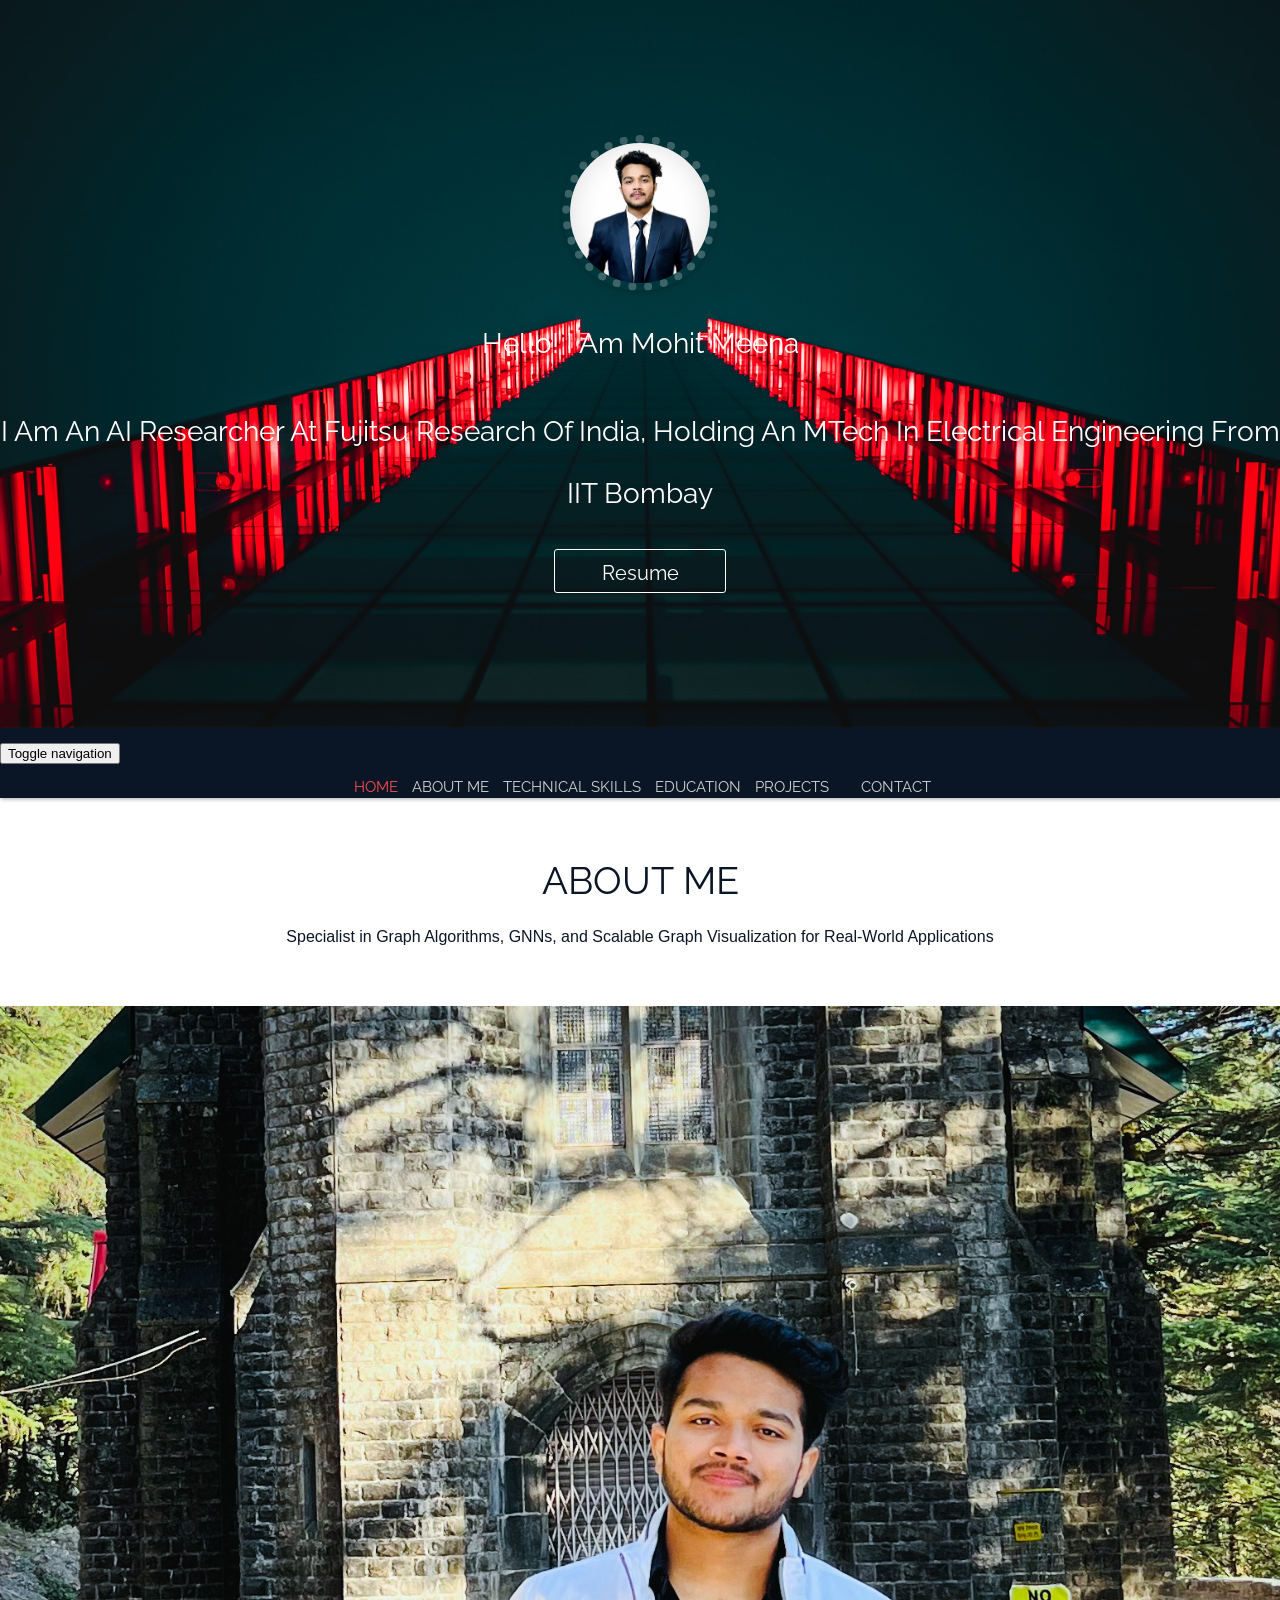
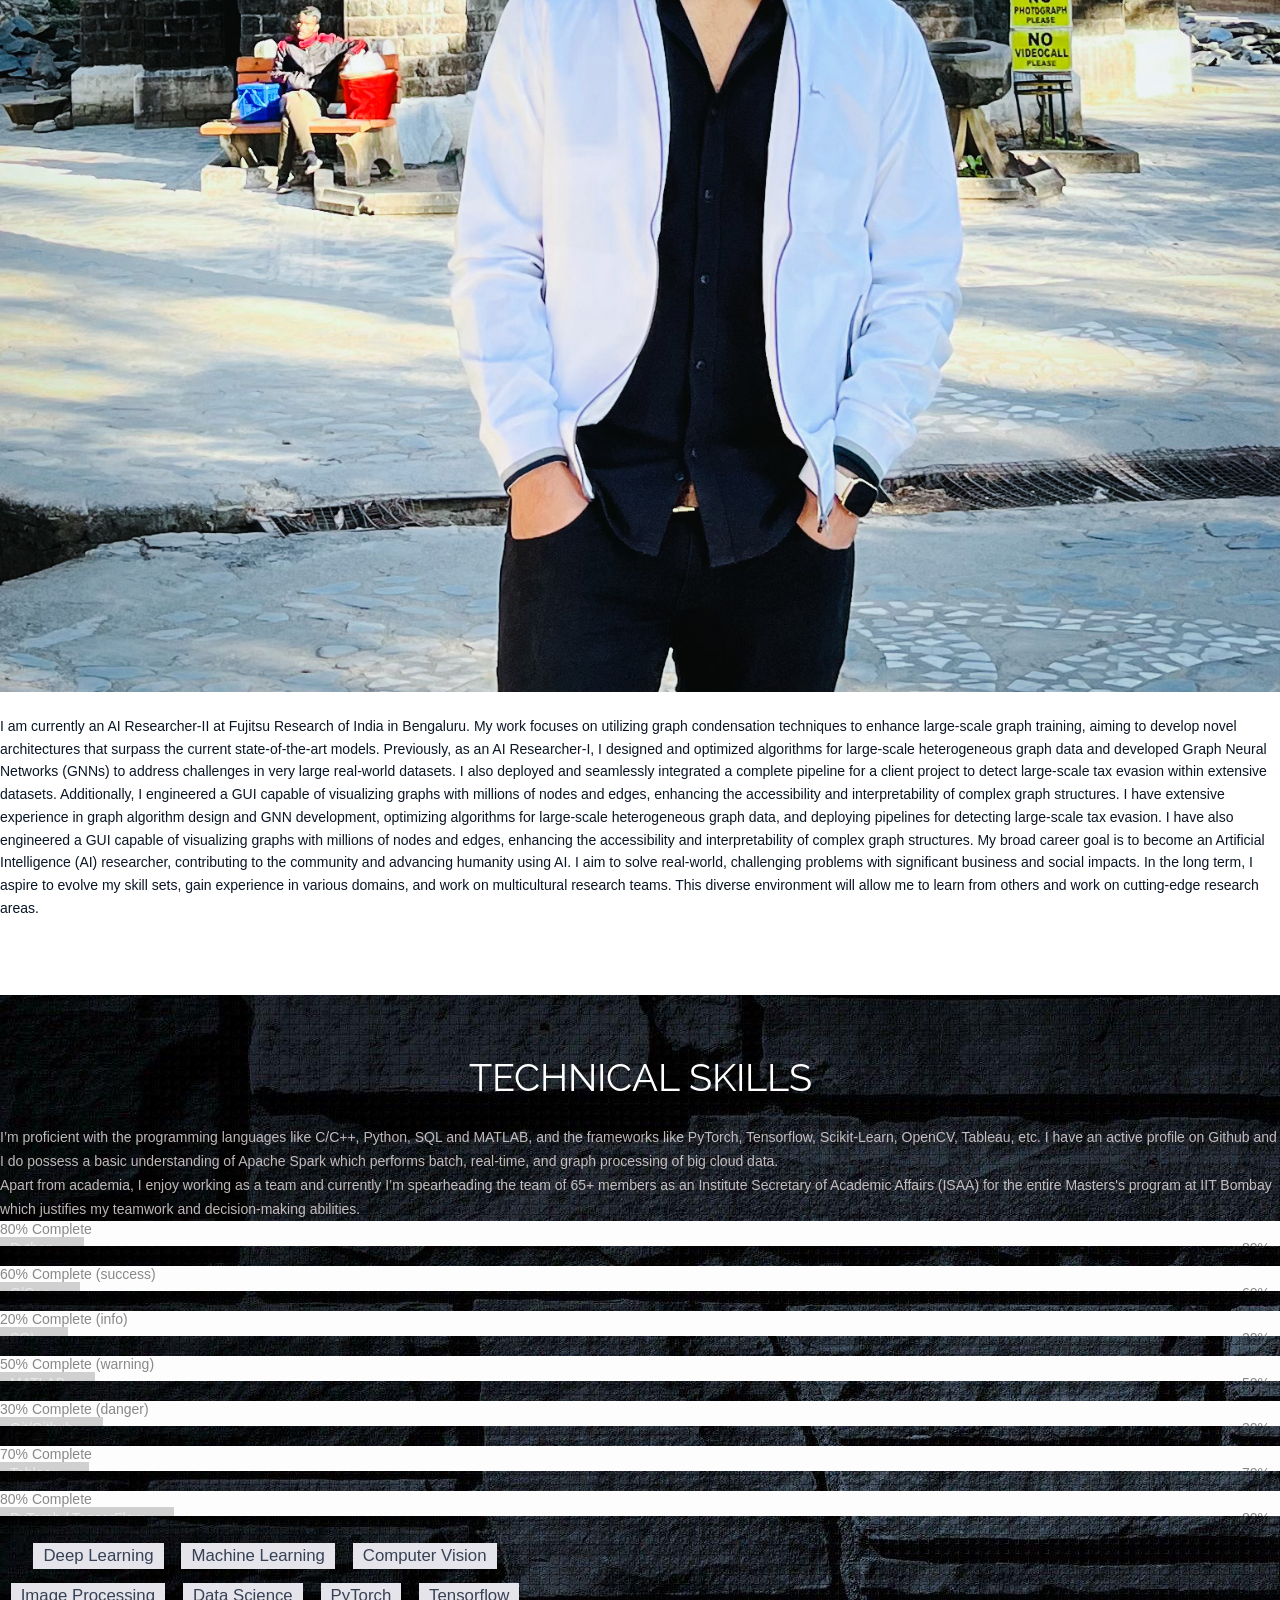
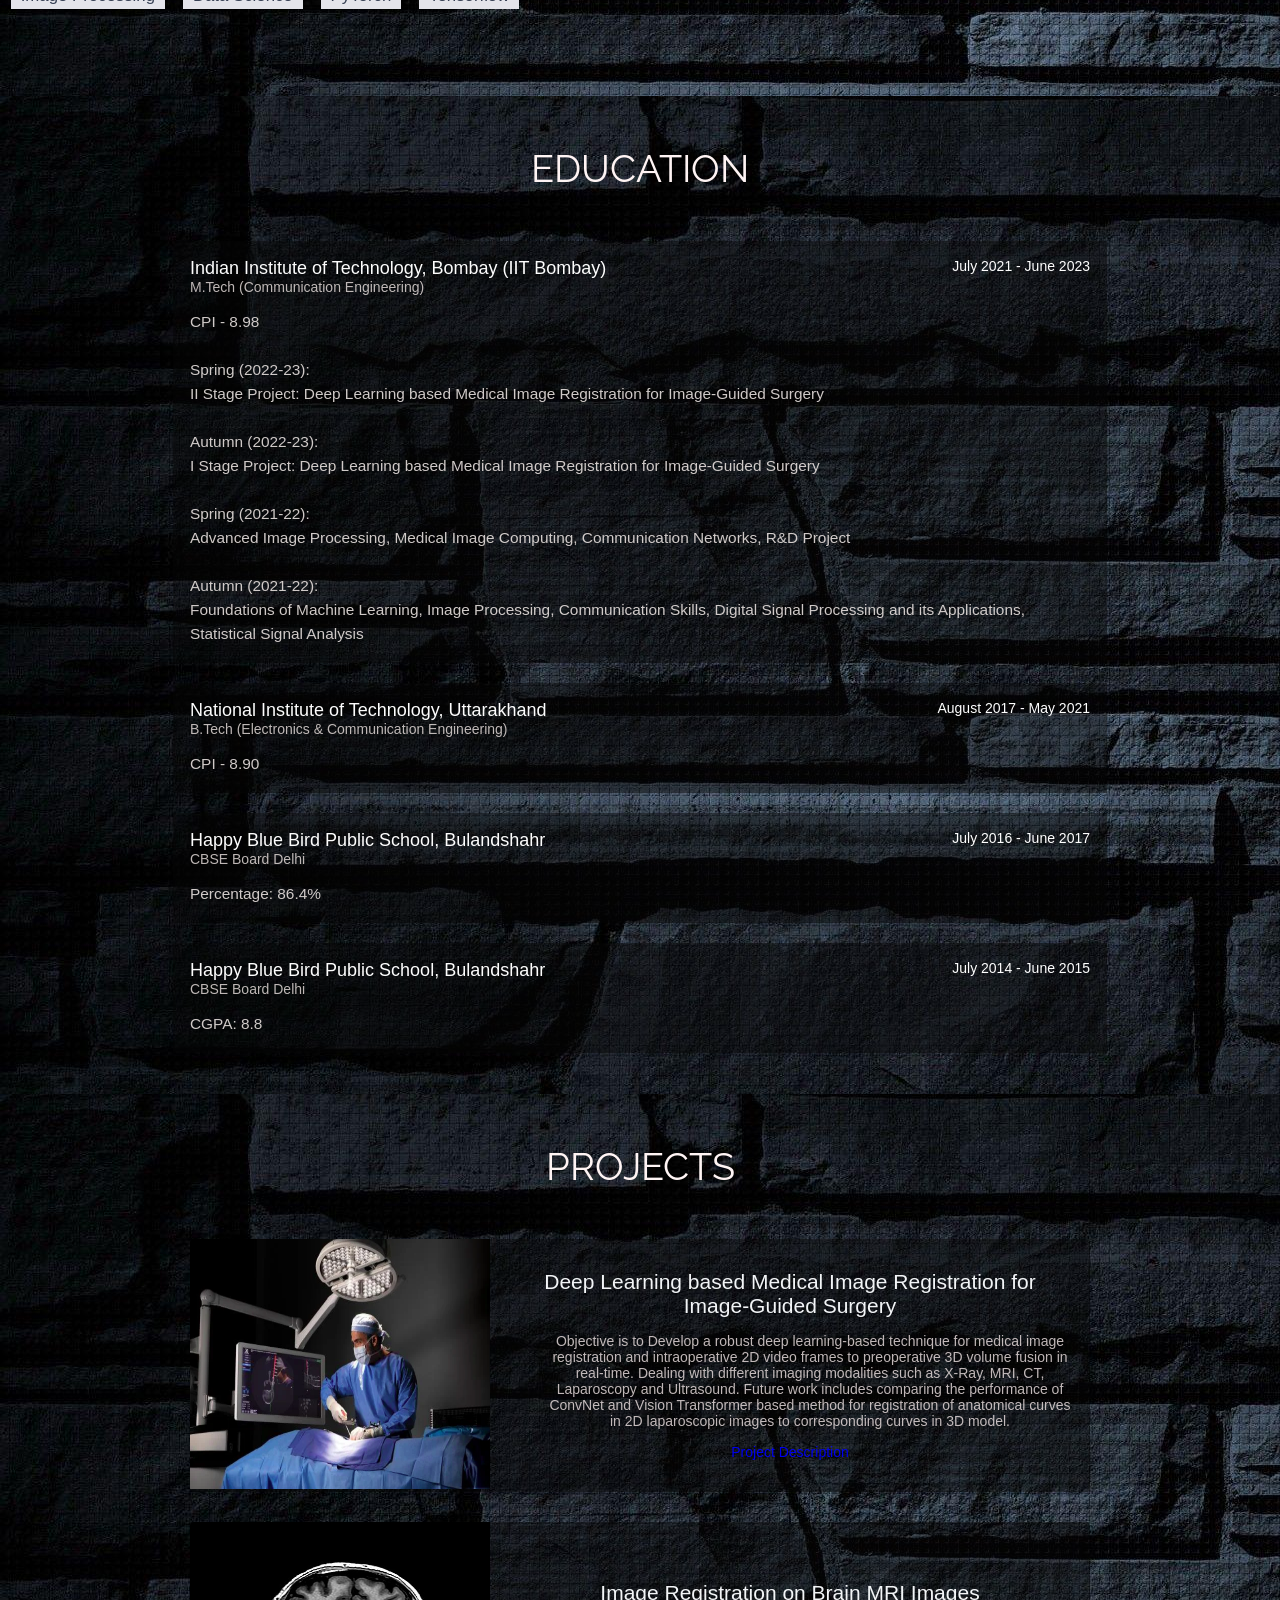
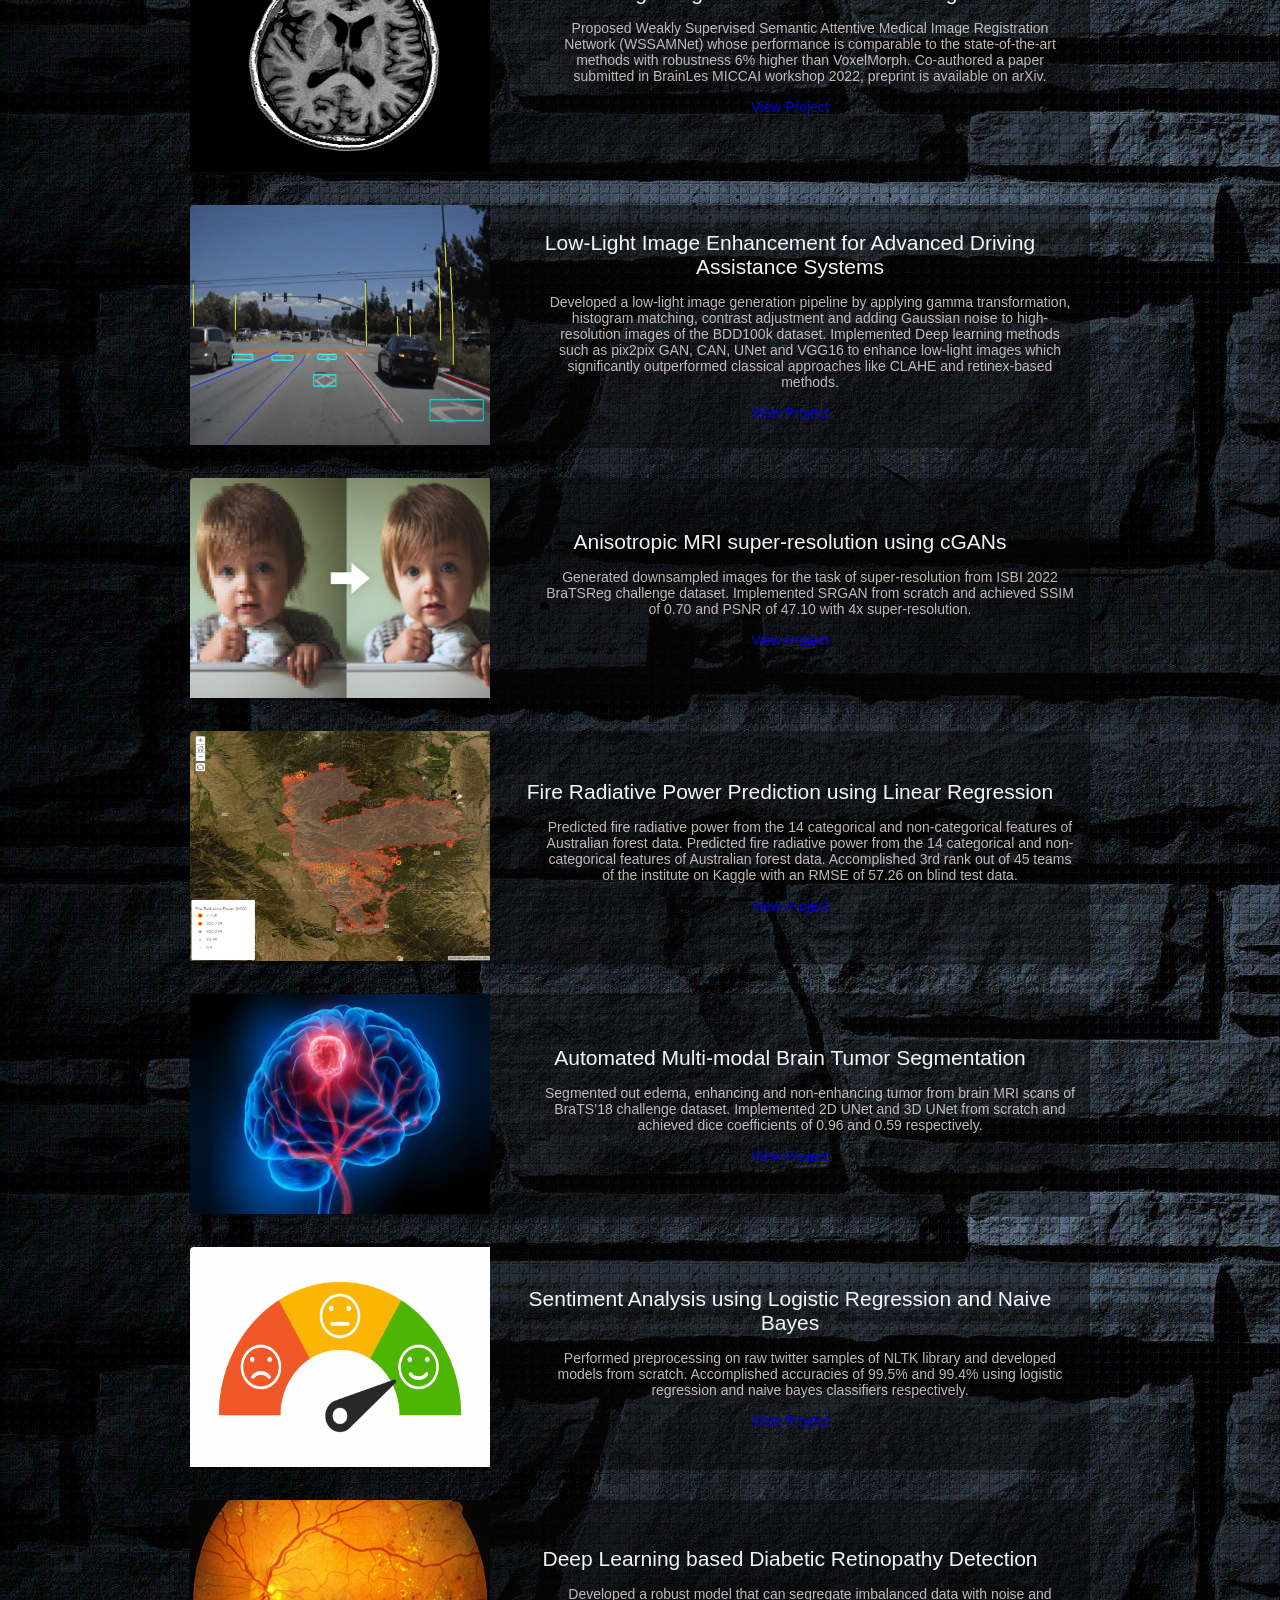
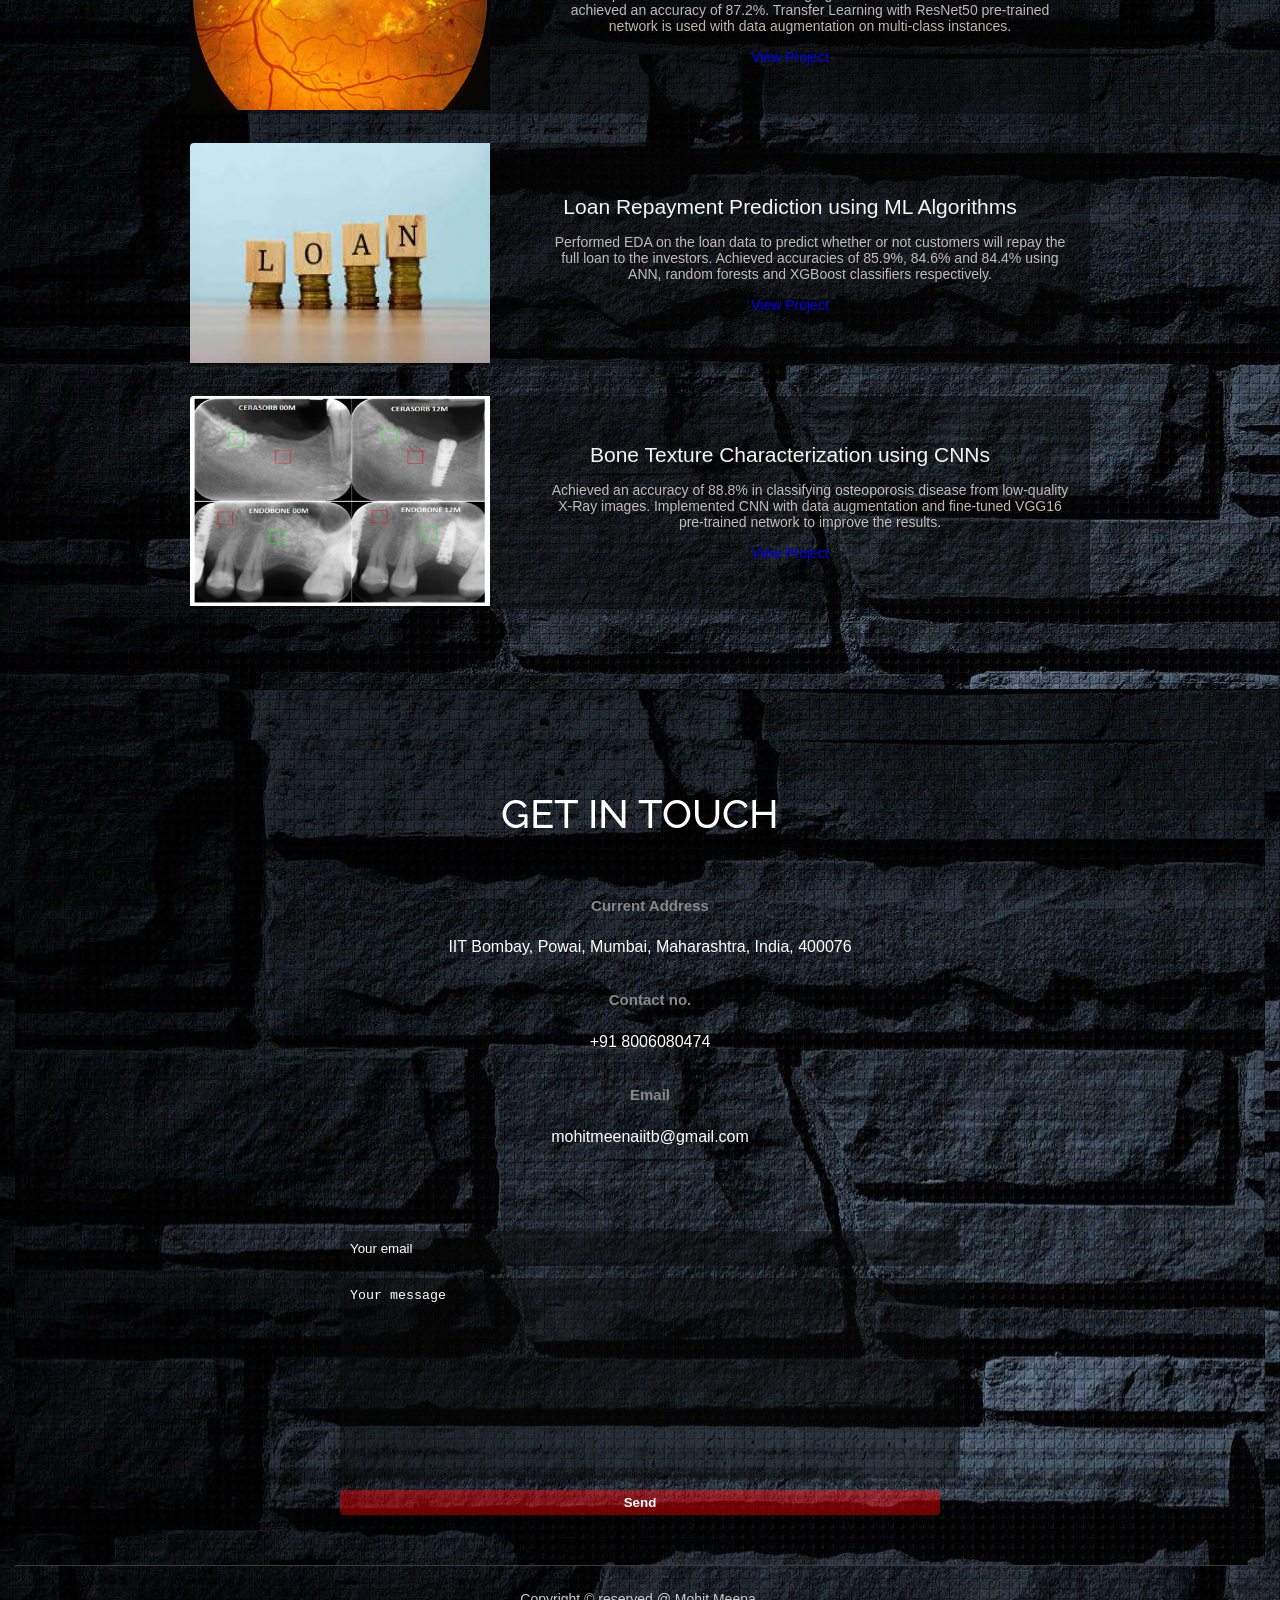
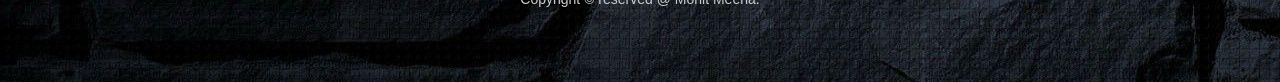
==== commit 2d5205d3: "Update index.html" ====
--- a/index.html
+++ b/index.html
@@ -25,7 +25,7 @@
 		<div class="top_left_cont zoomIn wow animated" id="logo"> 
 		<img class="img-circle" src="img/guy.jpg" alt="">
               <h2><strong>Hello! I am Mohit Meena</strong></h2>
-              <h2> <strong>An AI/ML Enthusiast with MTech in Electrical Engineering from IIT Bombay</strong></h2>
+              <h2> <strong>I am an AI Researcher at Fujitsu Research of India, holding an MTech in Electrical Engineering from IIT Bombay</strong></h2>
               <a href="https://drive.google.com/file/d/1YQ77H7R79T9Vk4dPmDEZgCyWcUQ7Sb_X/view?usp=sharing" class="read_more2">Resume</a>
             </div>
 	</div>
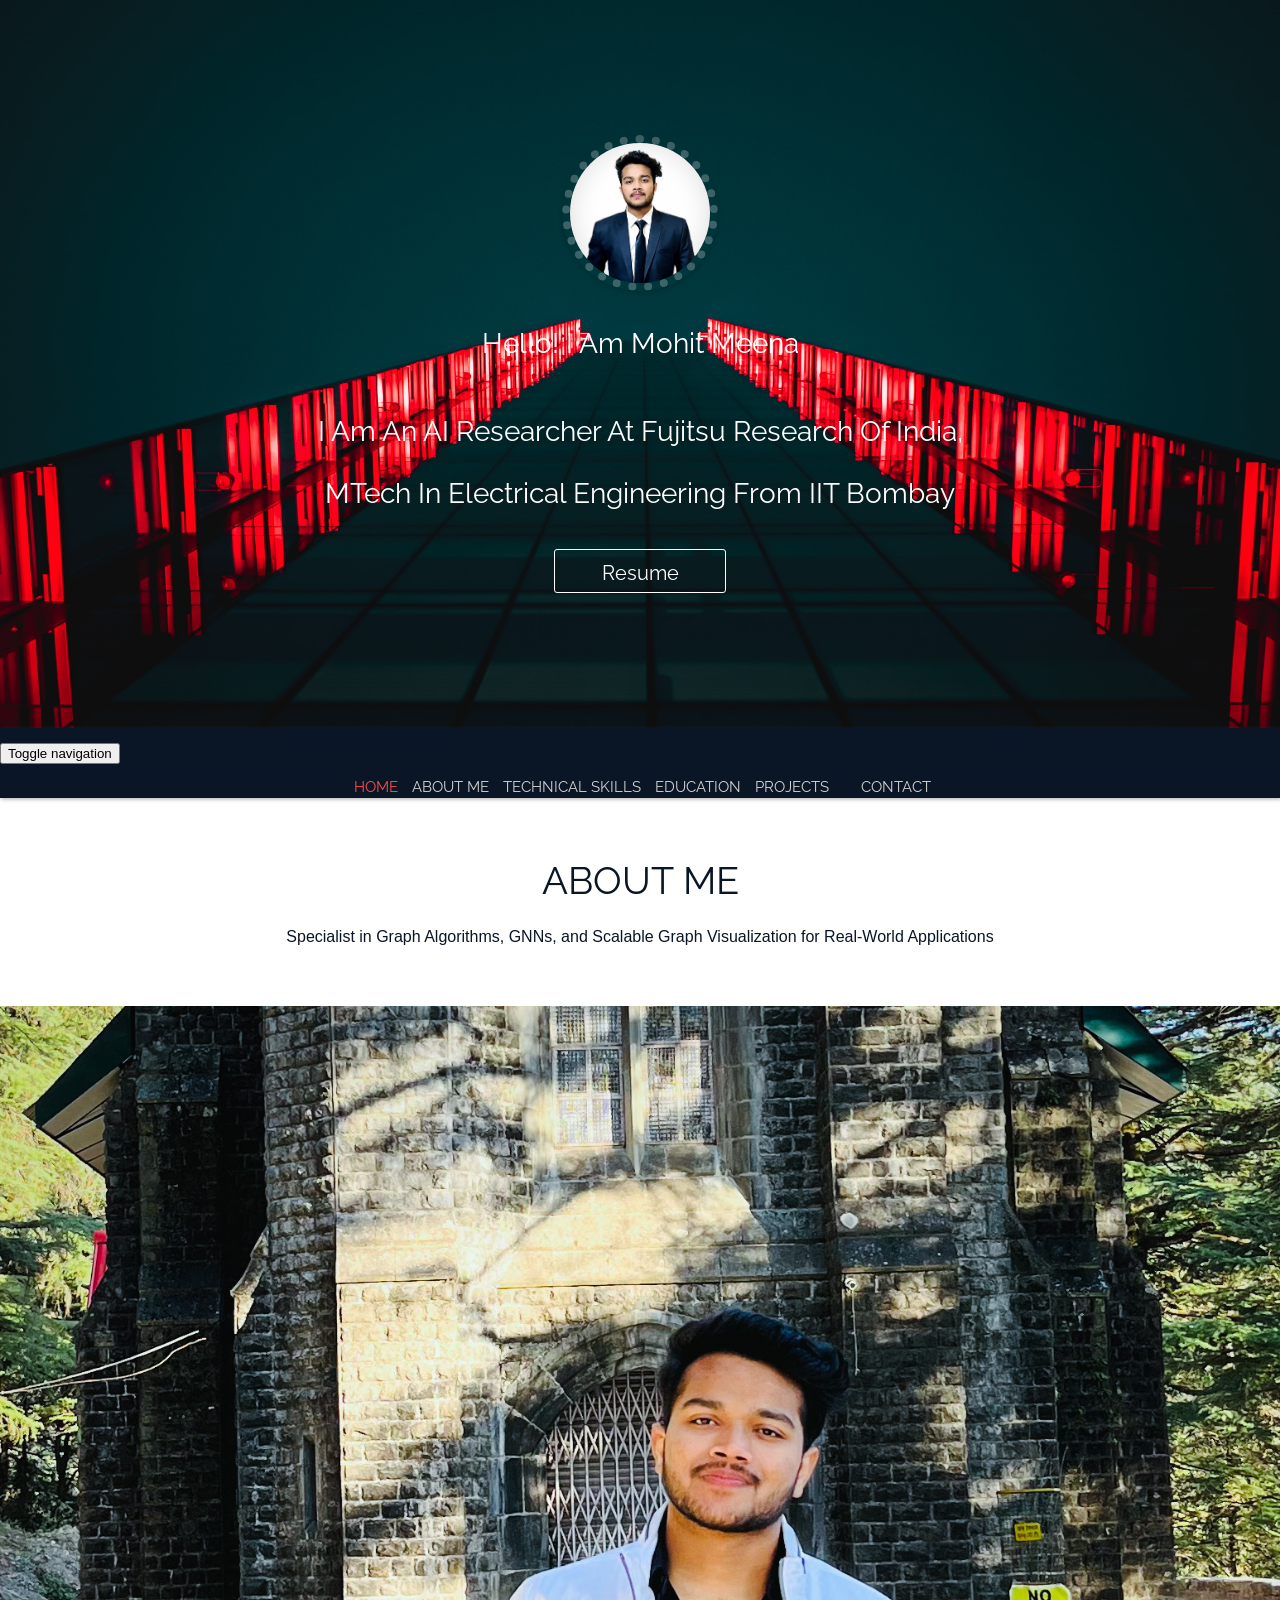
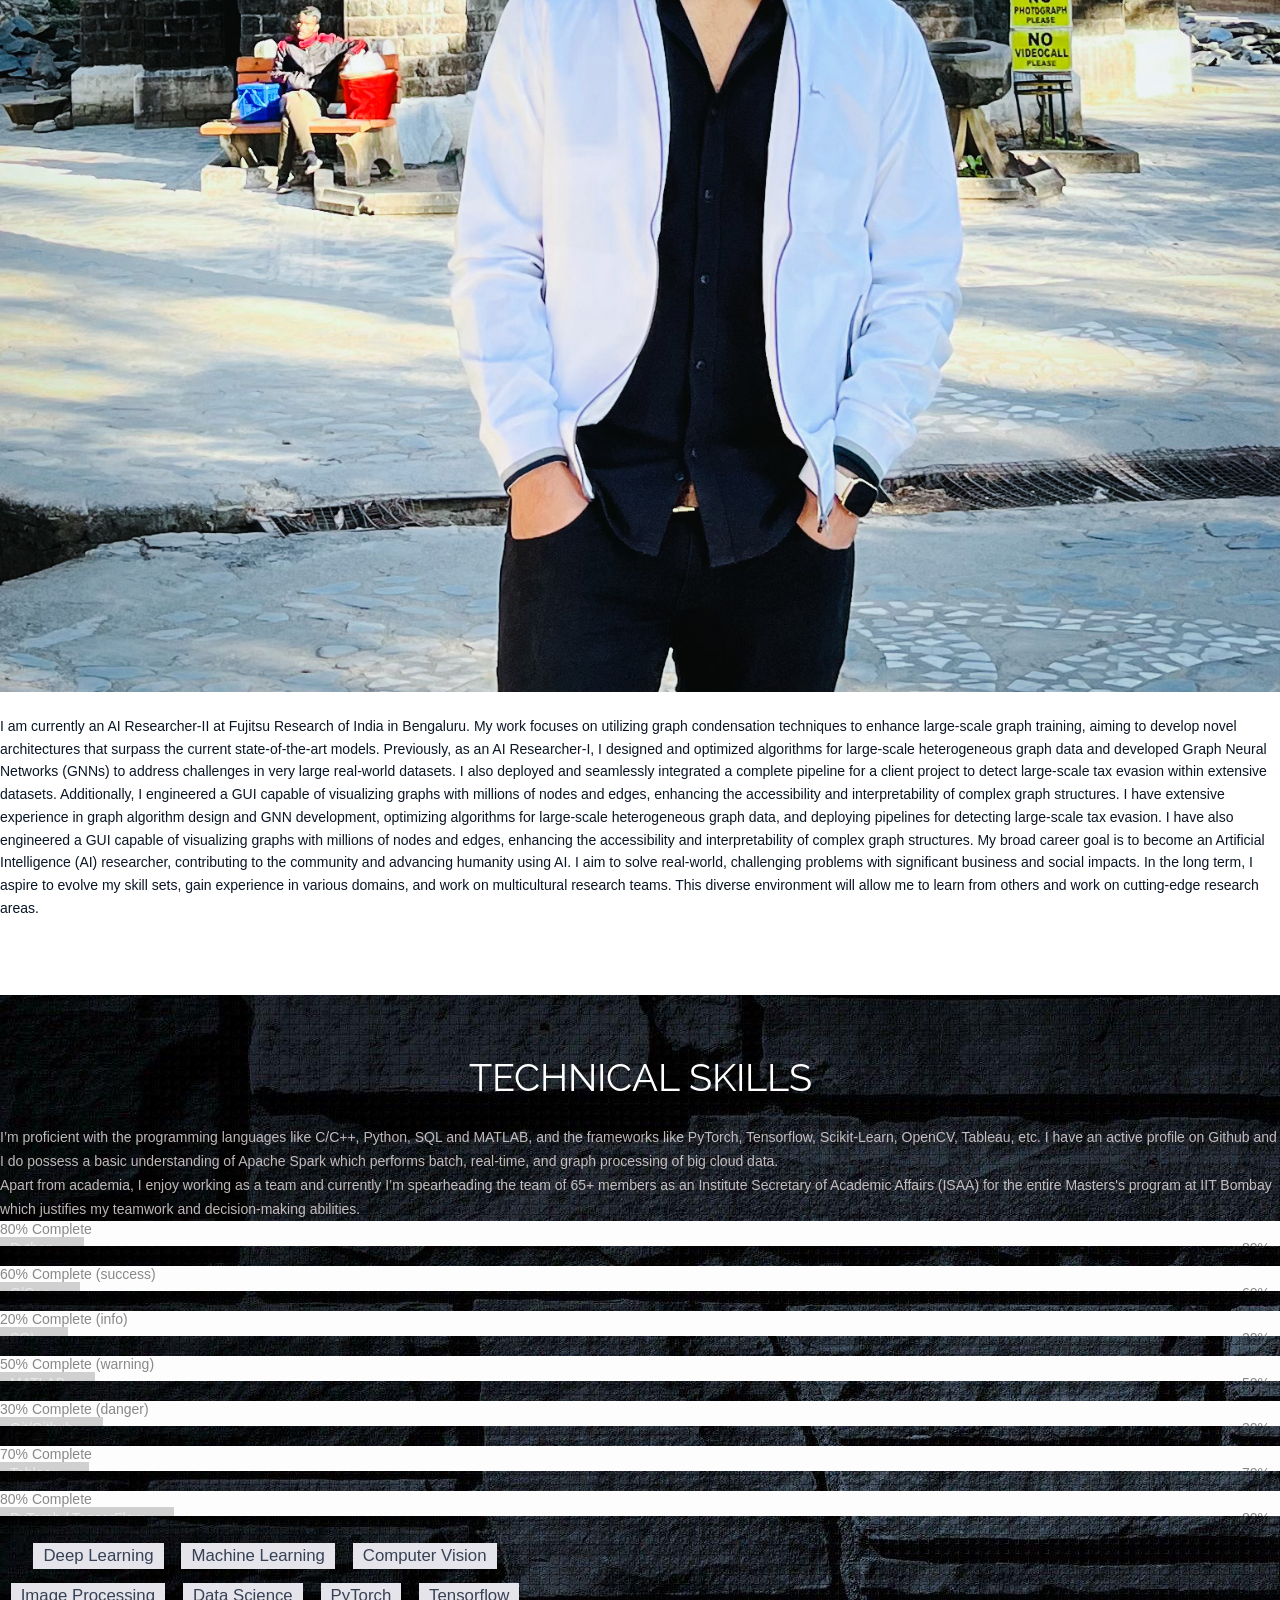
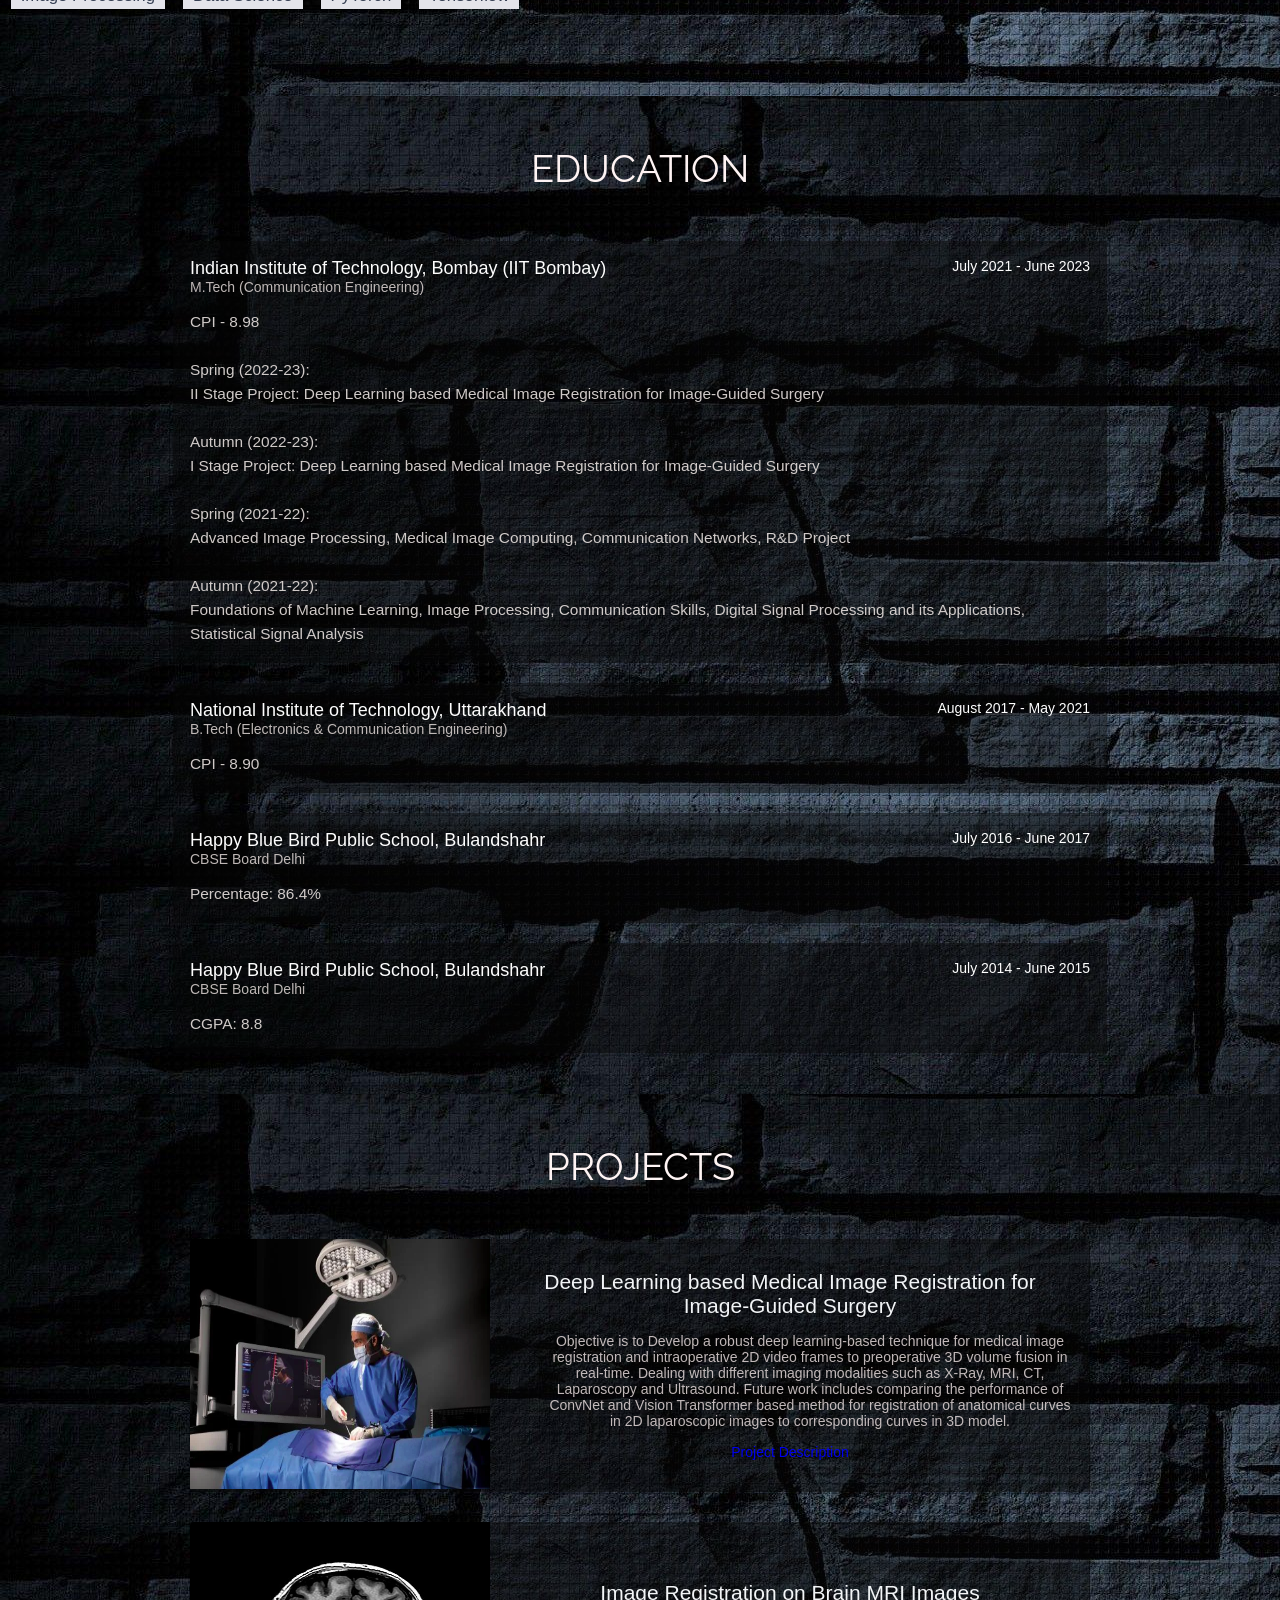
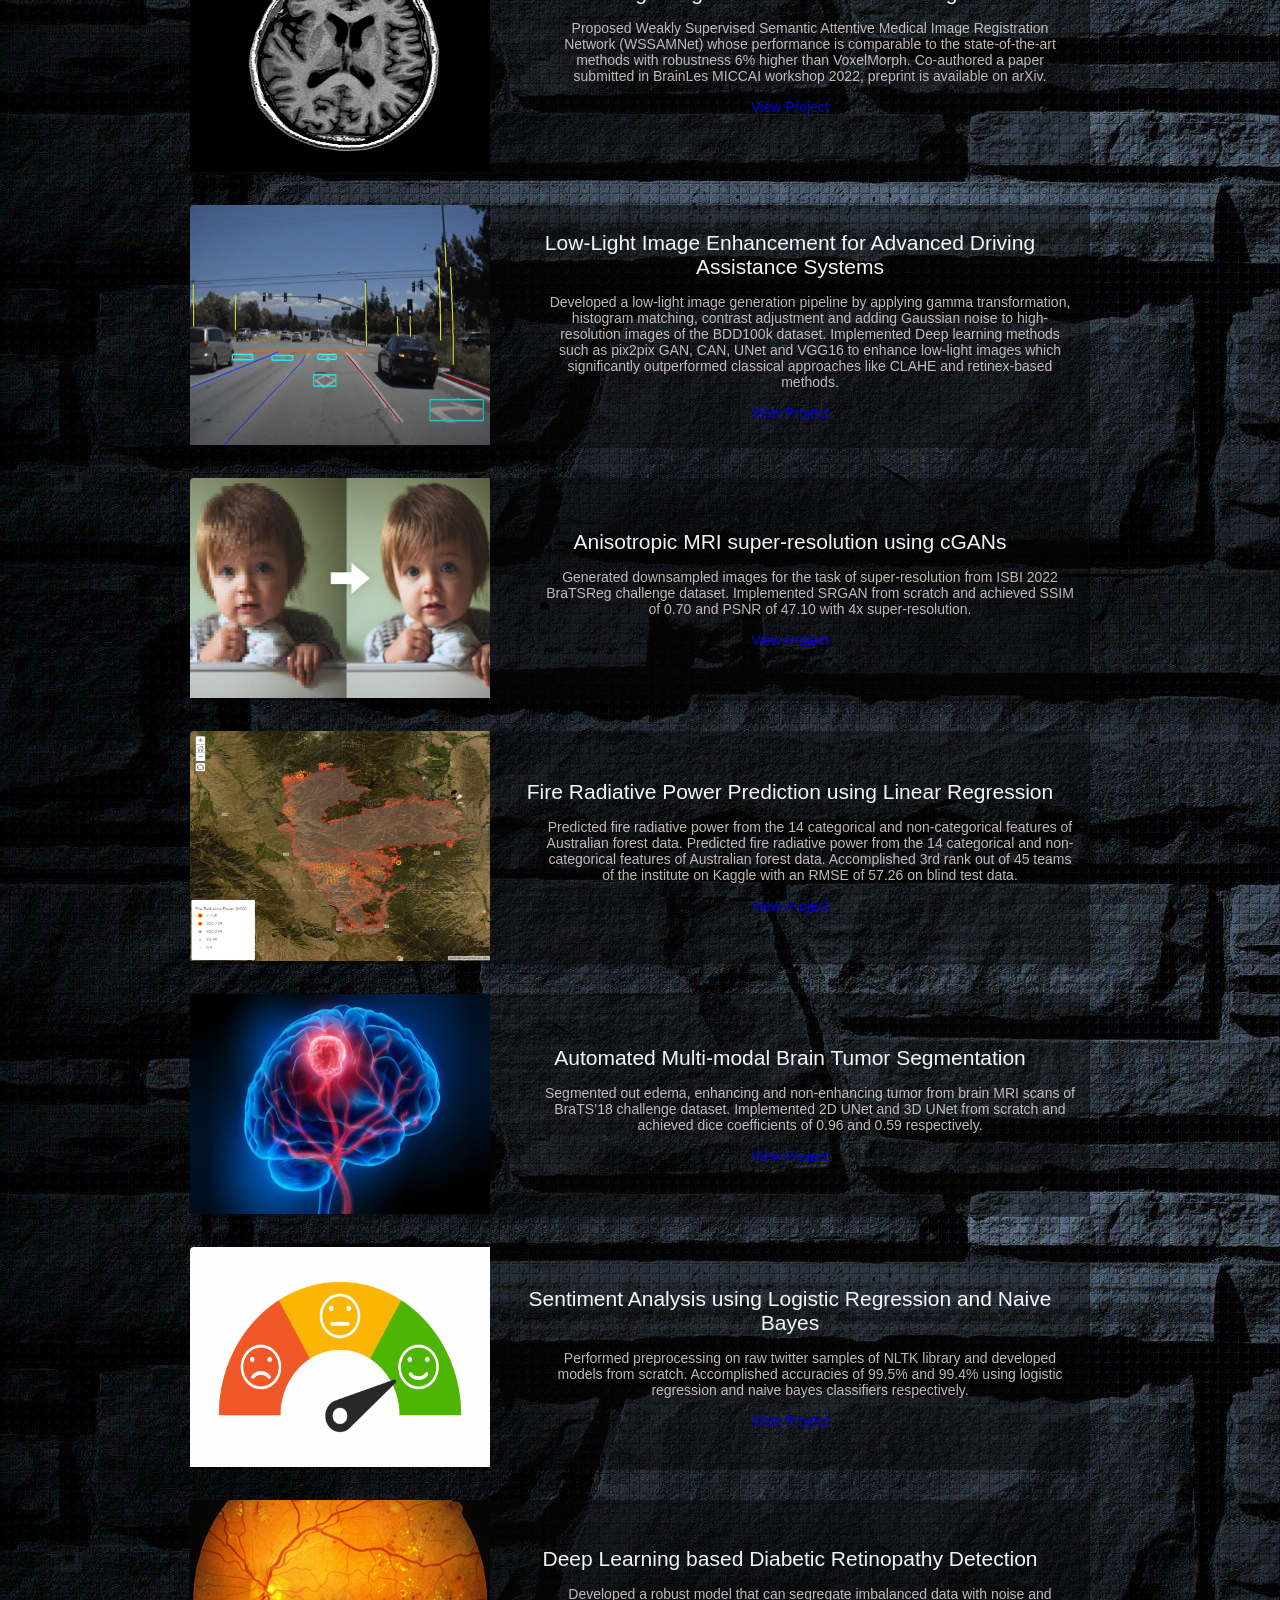
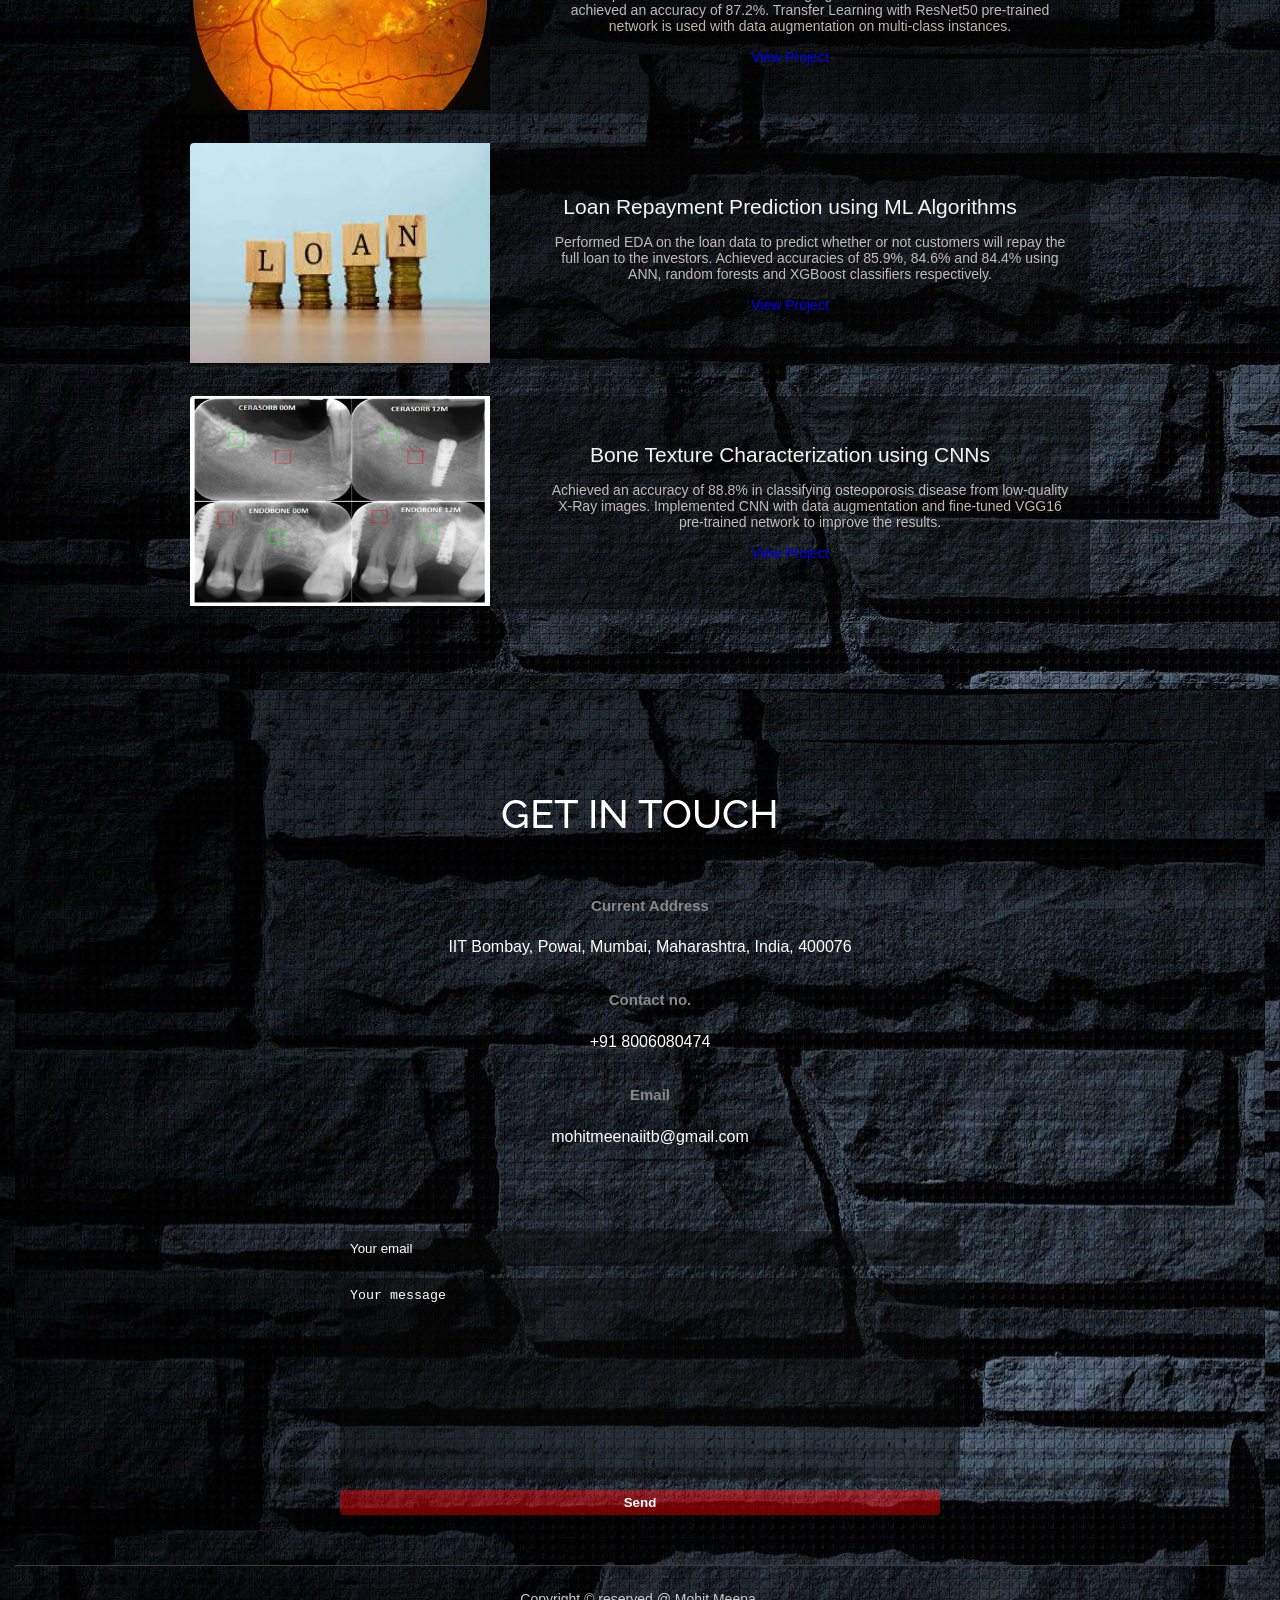
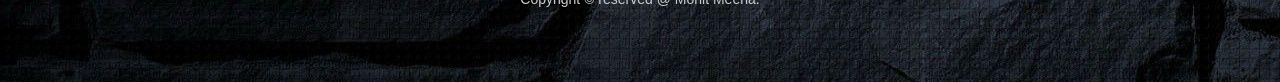
==== commit 55f97b94: "Update index.html" ====
--- a/index.html
+++ b/index.html
@@ -25,7 +25,7 @@
 		<div class="top_left_cont zoomIn wow animated" id="logo"> 
 		<img class="img-circle" src="img/guy.jpg" alt="">
               <h2><strong>Hello! I am Mohit Meena</strong></h2>
-              <h2> <strong>I am an AI Researcher at Fujitsu Research of India, holding an MTech in Electrical Engineering from IIT Bombay</strong></h2>
+              <h2> <strong>I am an AI Researcher at Fujitsu Research of India, <br> MTech in Electrical Engineering from IIT Bombay </br> </strong></h2>
               <a href="https://drive.google.com/file/d/1YQ77H7R79T9Vk4dPmDEZgCyWcUQ7Sb_X/view?usp=sharing" class="read_more2">Resume</a>
             </div>
 	</div>
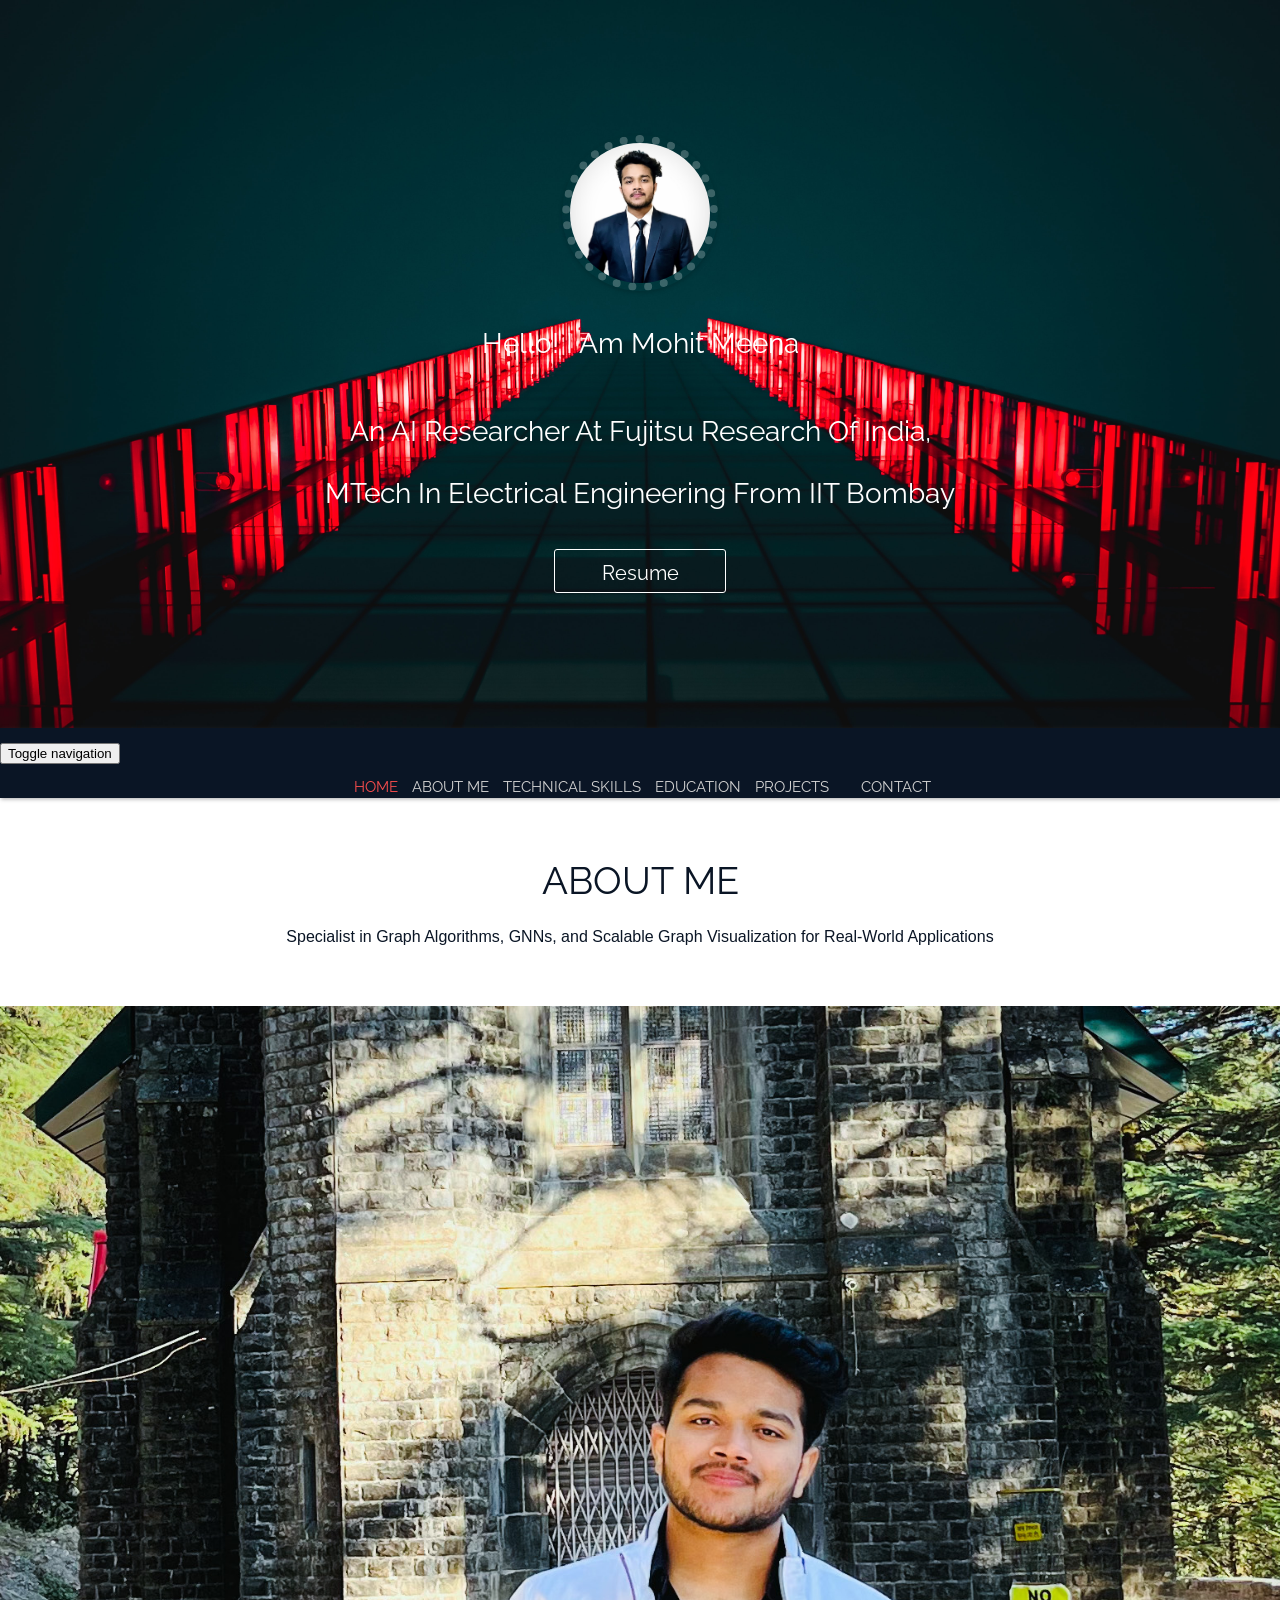
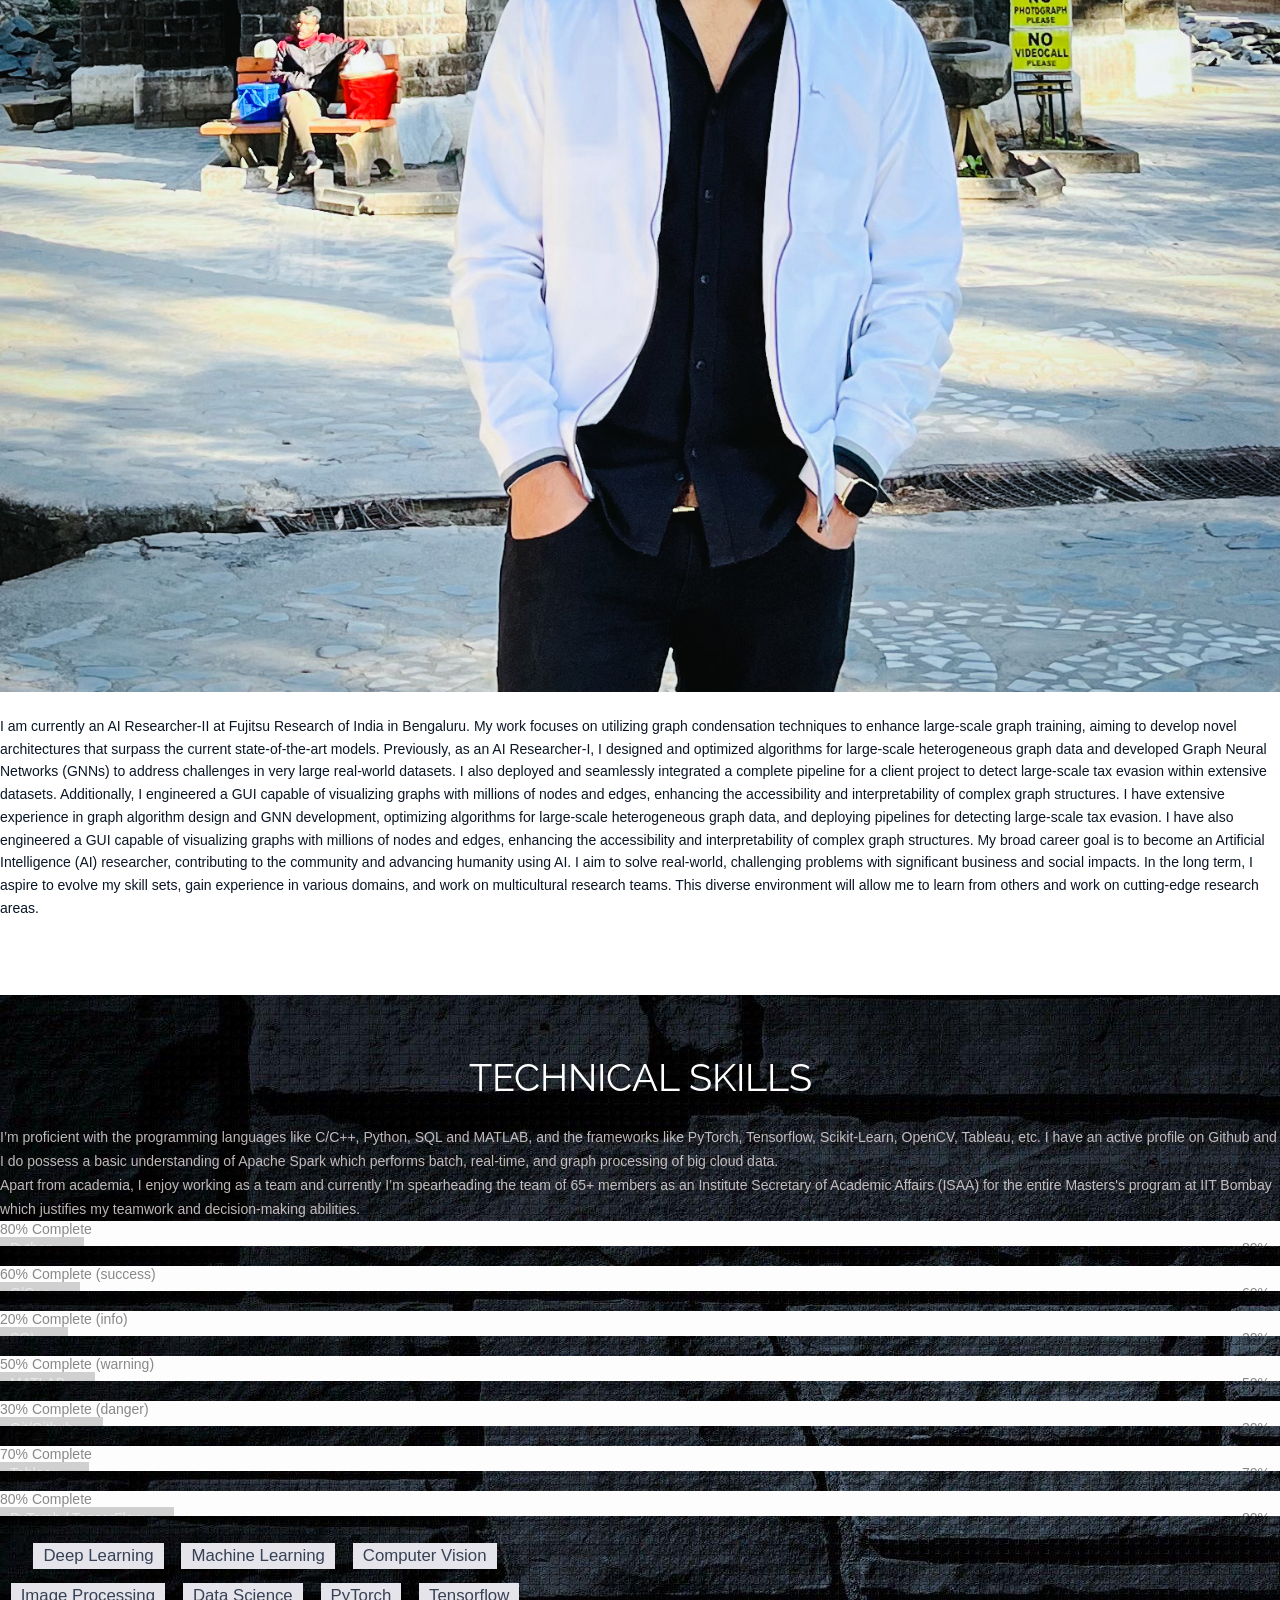
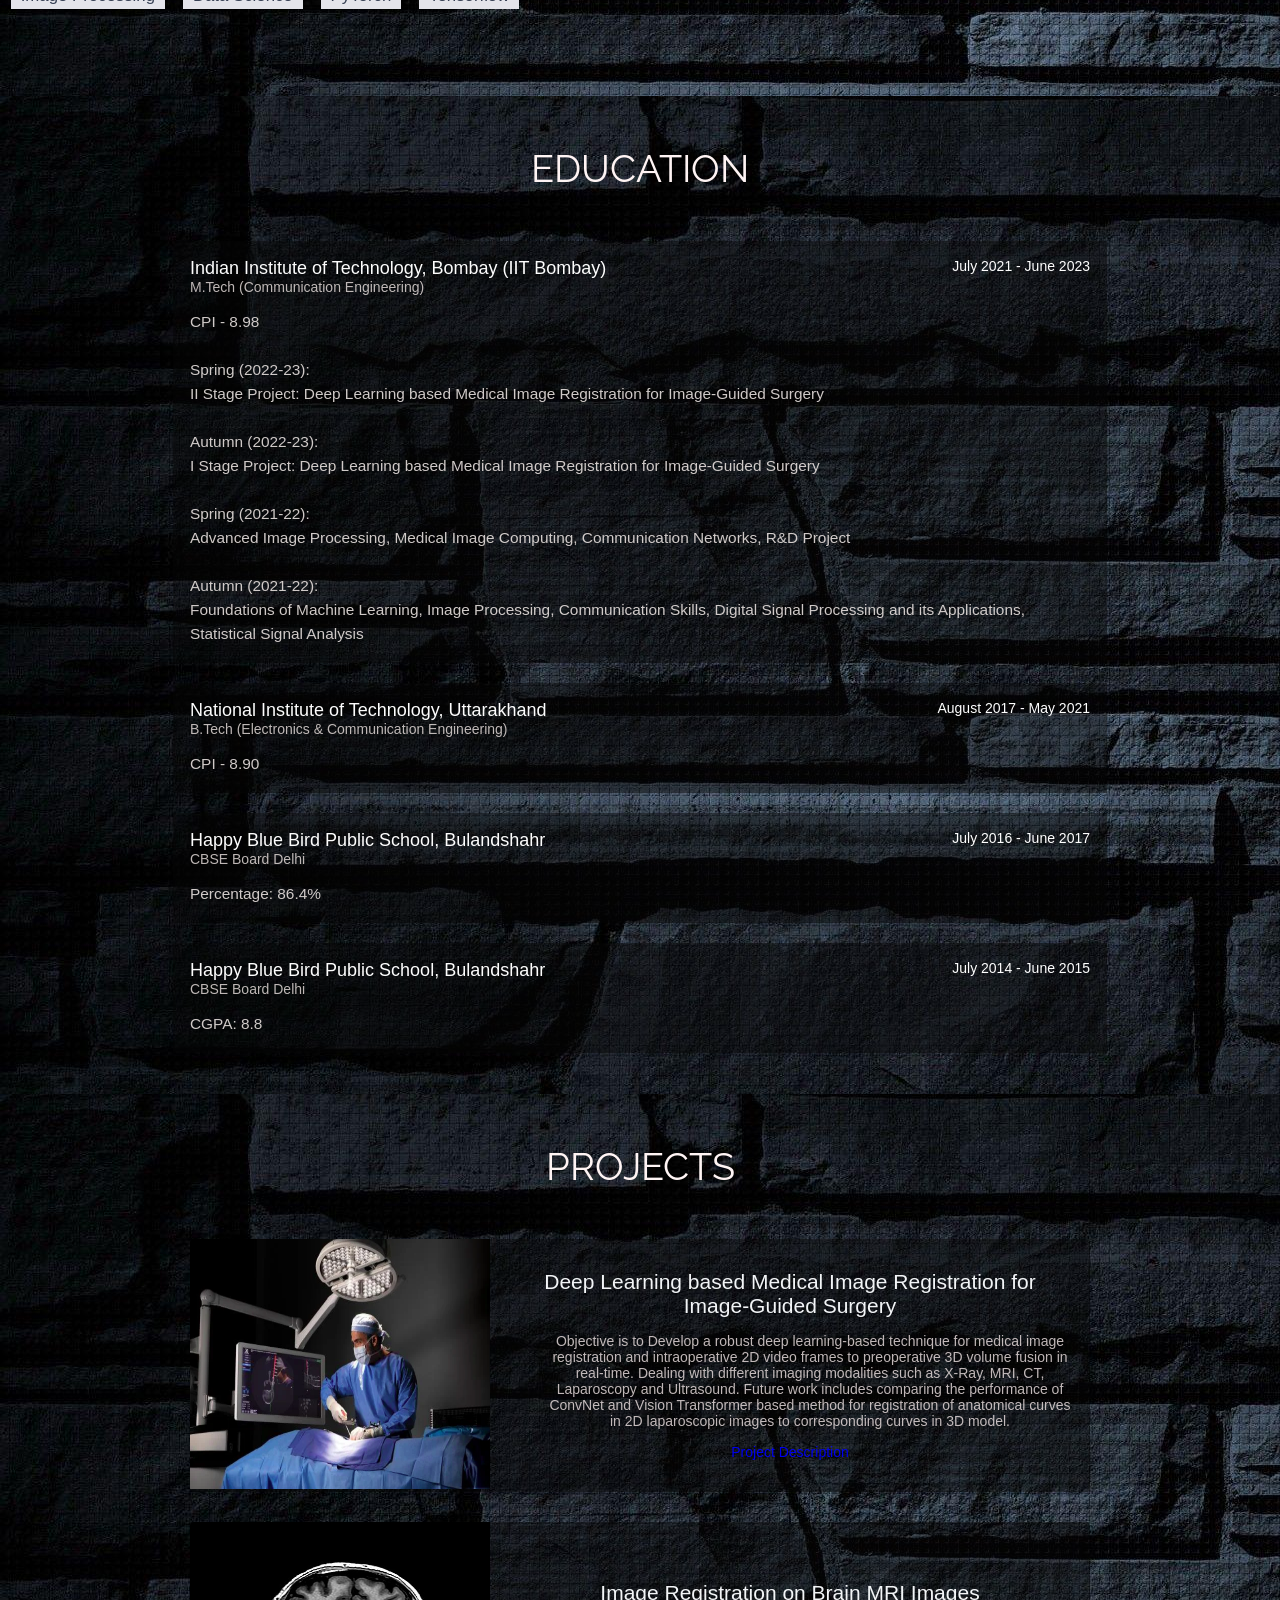
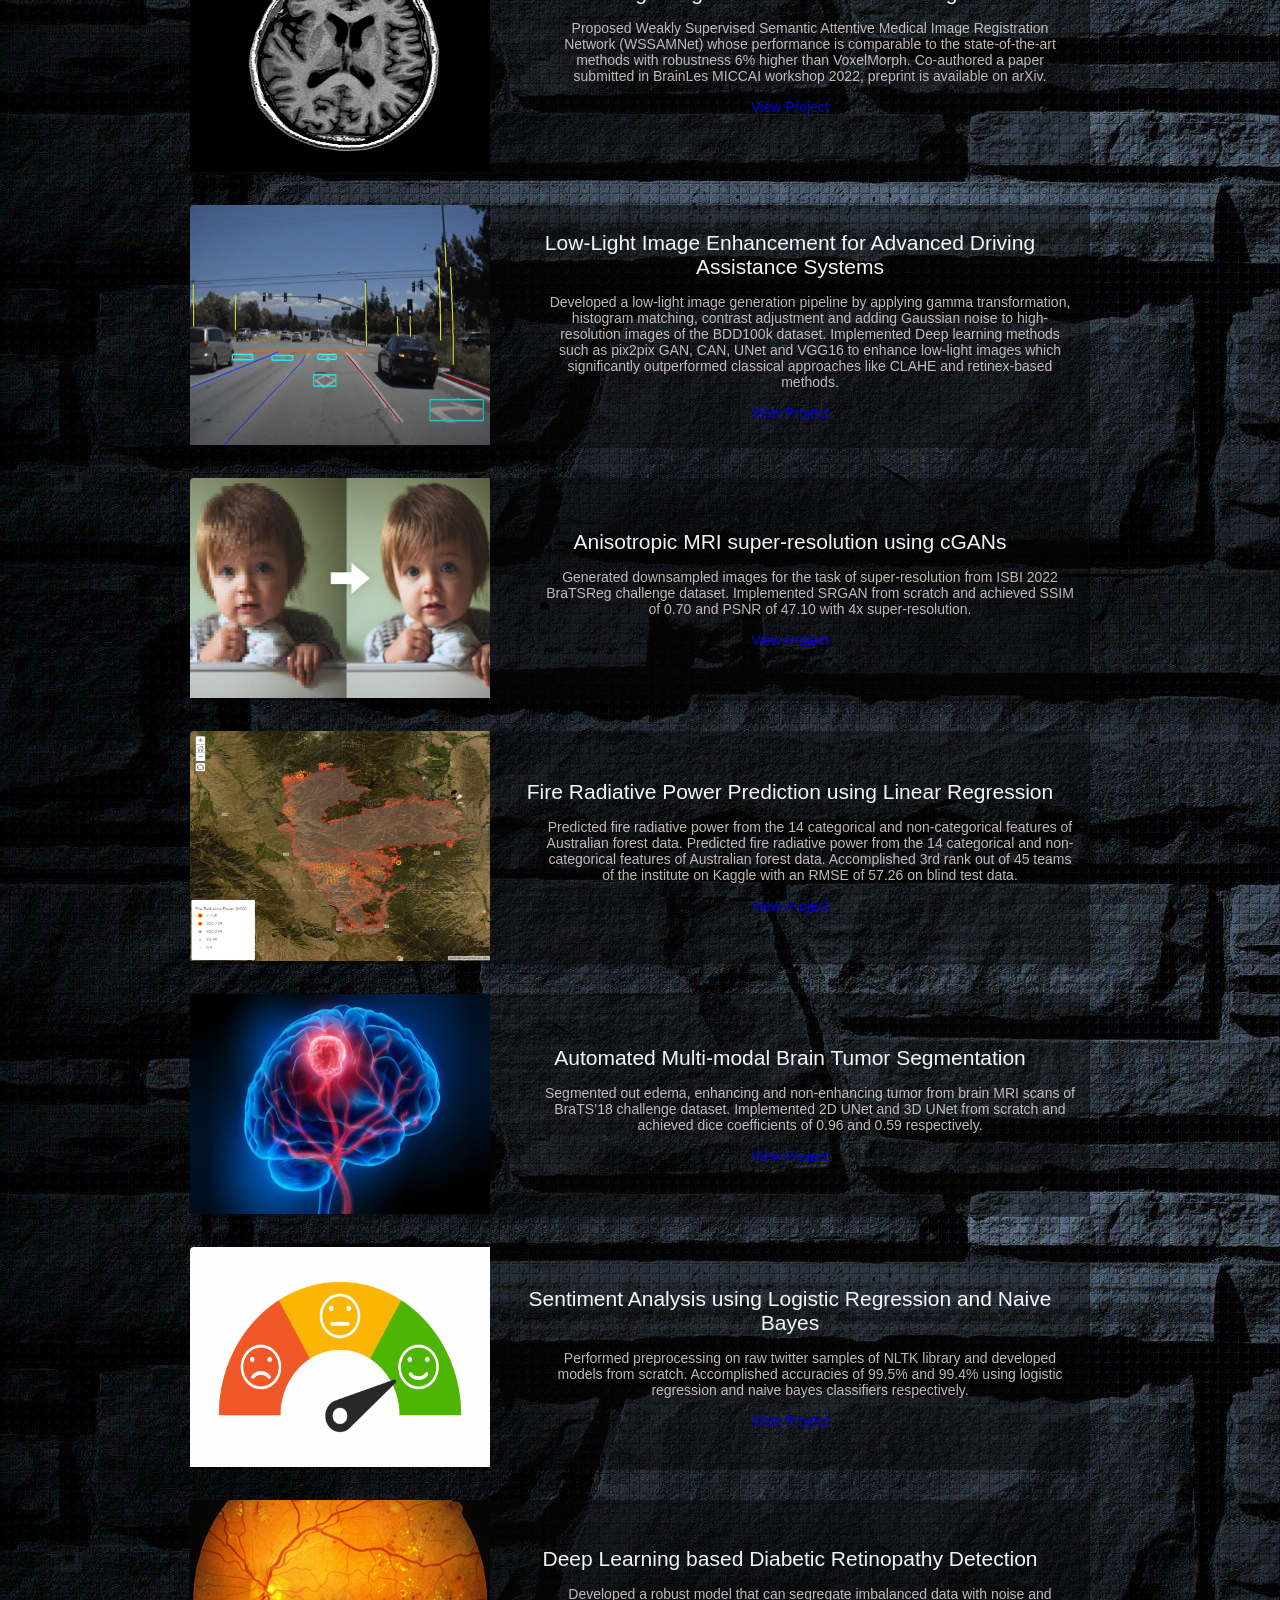
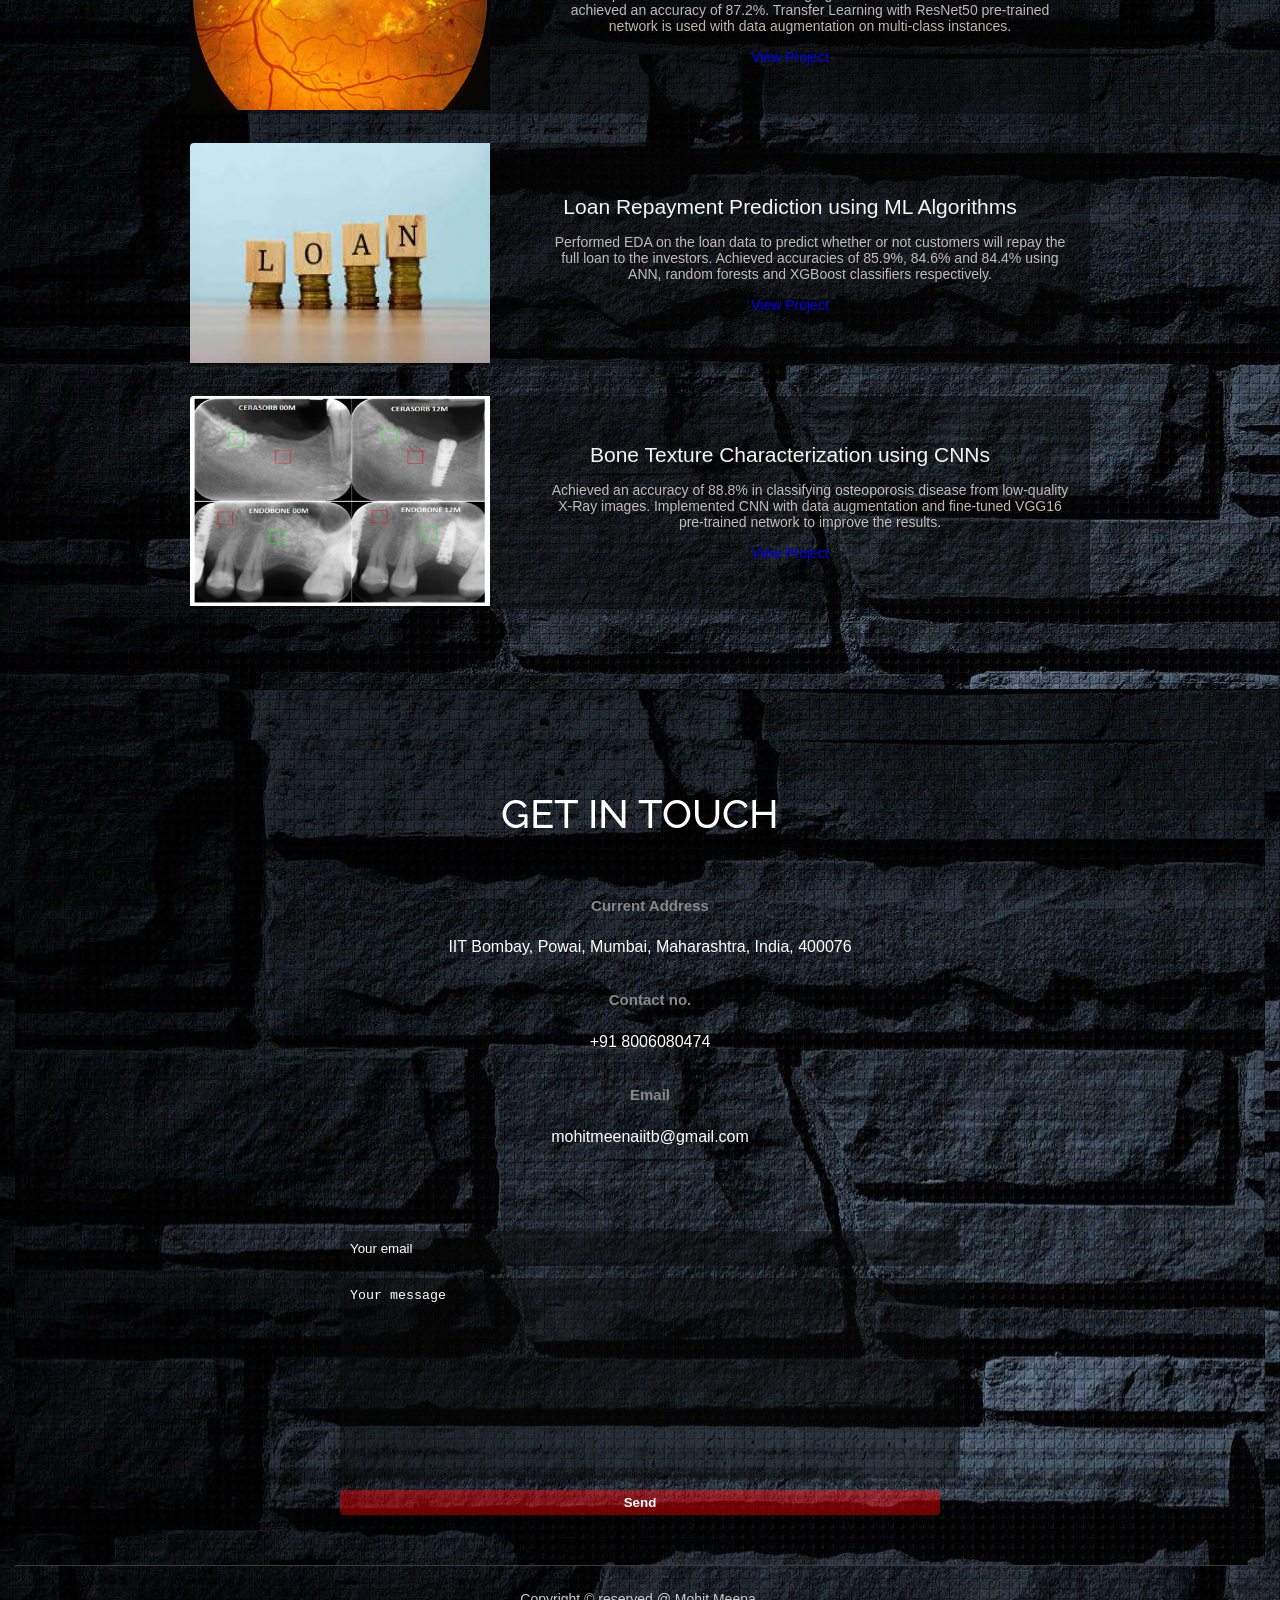
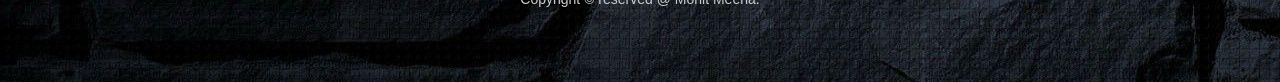
==== commit 2604421d: "Update index.html" ====
--- a/index.html
+++ b/index.html
@@ -25,8 +25,8 @@
 		<div class="top_left_cont zoomIn wow animated" id="logo"> 
 		<img class="img-circle" src="img/guy.jpg" alt="">
               <h2><strong>Hello! I am Mohit Meena</strong></h2>
-              <h2> <strong>I am an AI Researcher at Fujitsu Research of India, <br> MTech in Electrical Engineering from IIT Bombay </br> </strong></h2>
-              <a href="https://drive.google.com/file/d/1YQ77H7R79T9Vk4dPmDEZgCyWcUQ7Sb_X/view?usp=sharing" class="read_more2">Resume</a>
+              <h2> <strong>An AI Researcher at Fujitsu Research of India, <br> MTech in Electrical Engineering from IIT Bombay </br> </strong></h2>
+              <a href="https://drive.google.com/file/d/185IKczH73TQtxDOIzMHxlxrh9hVwLA3O/view?usp=sharing" class="read_more2">Resume</a>
             </div>
 	</div>
 
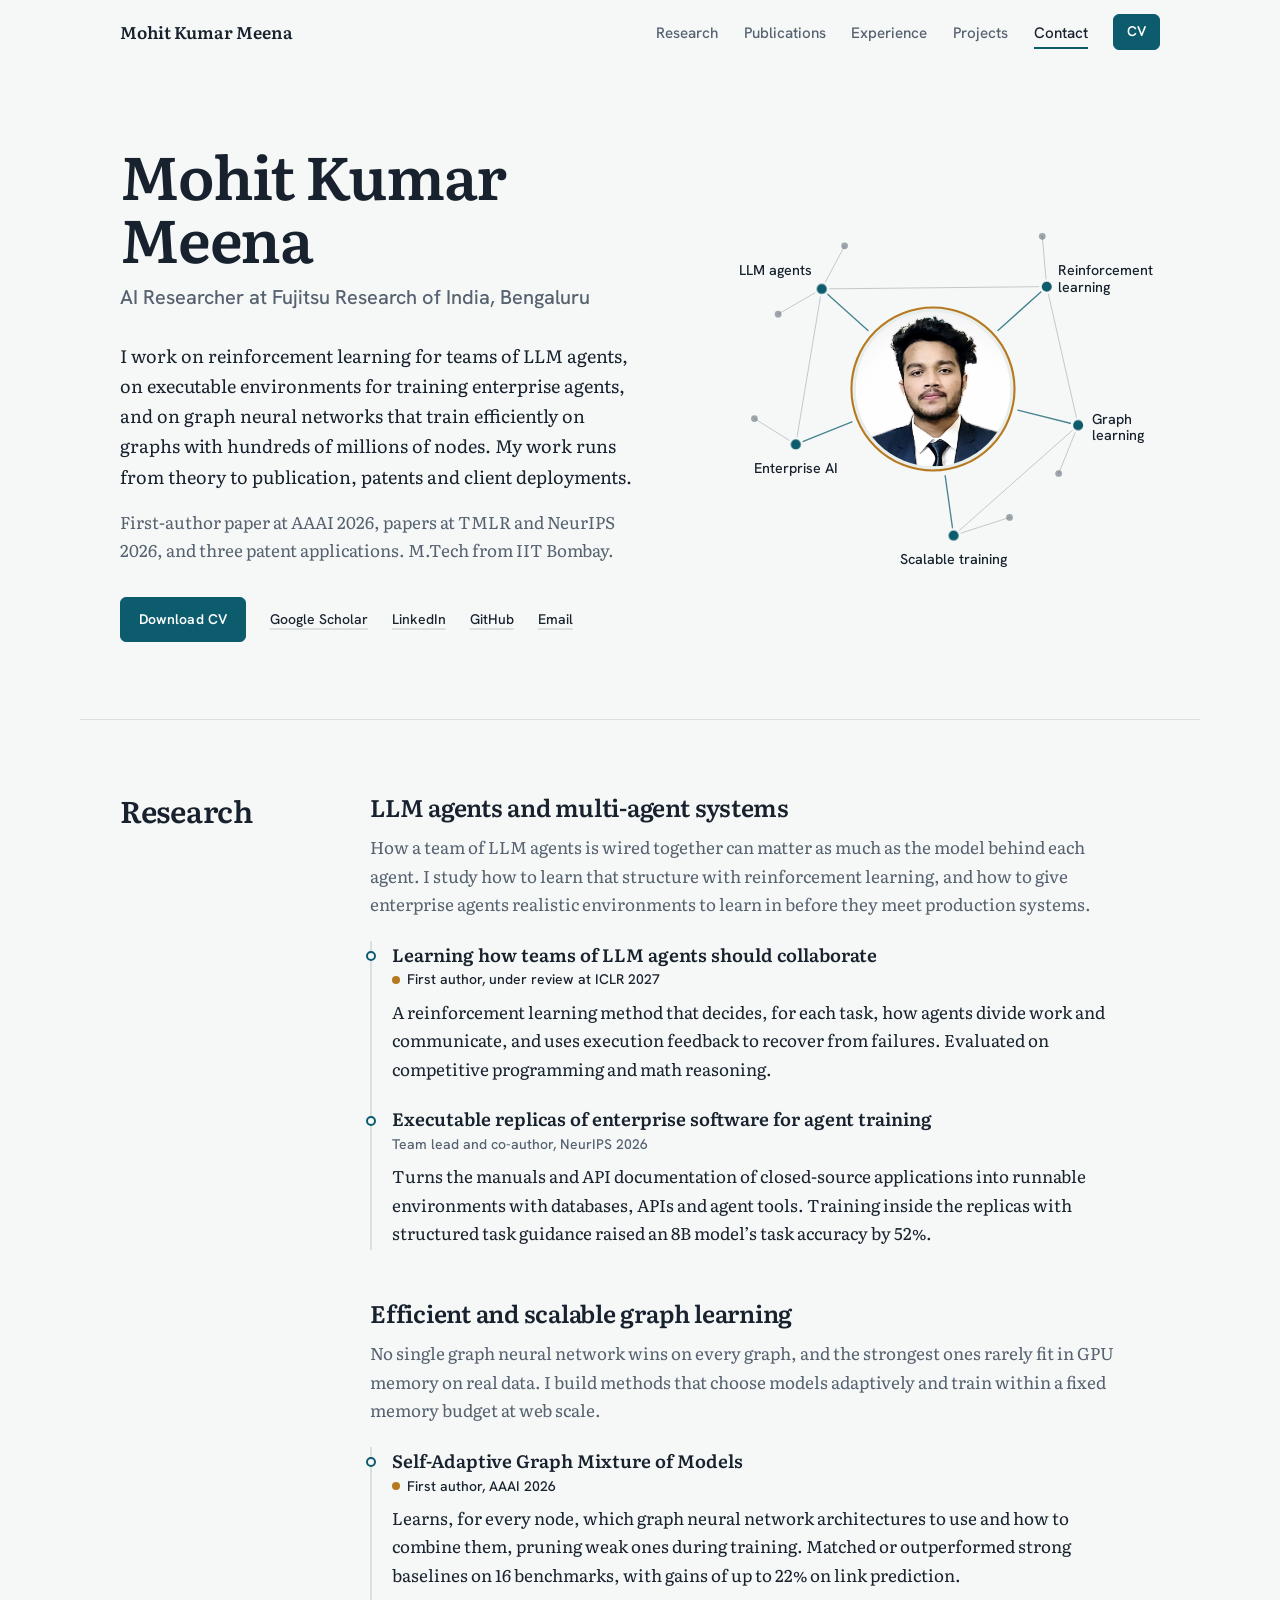
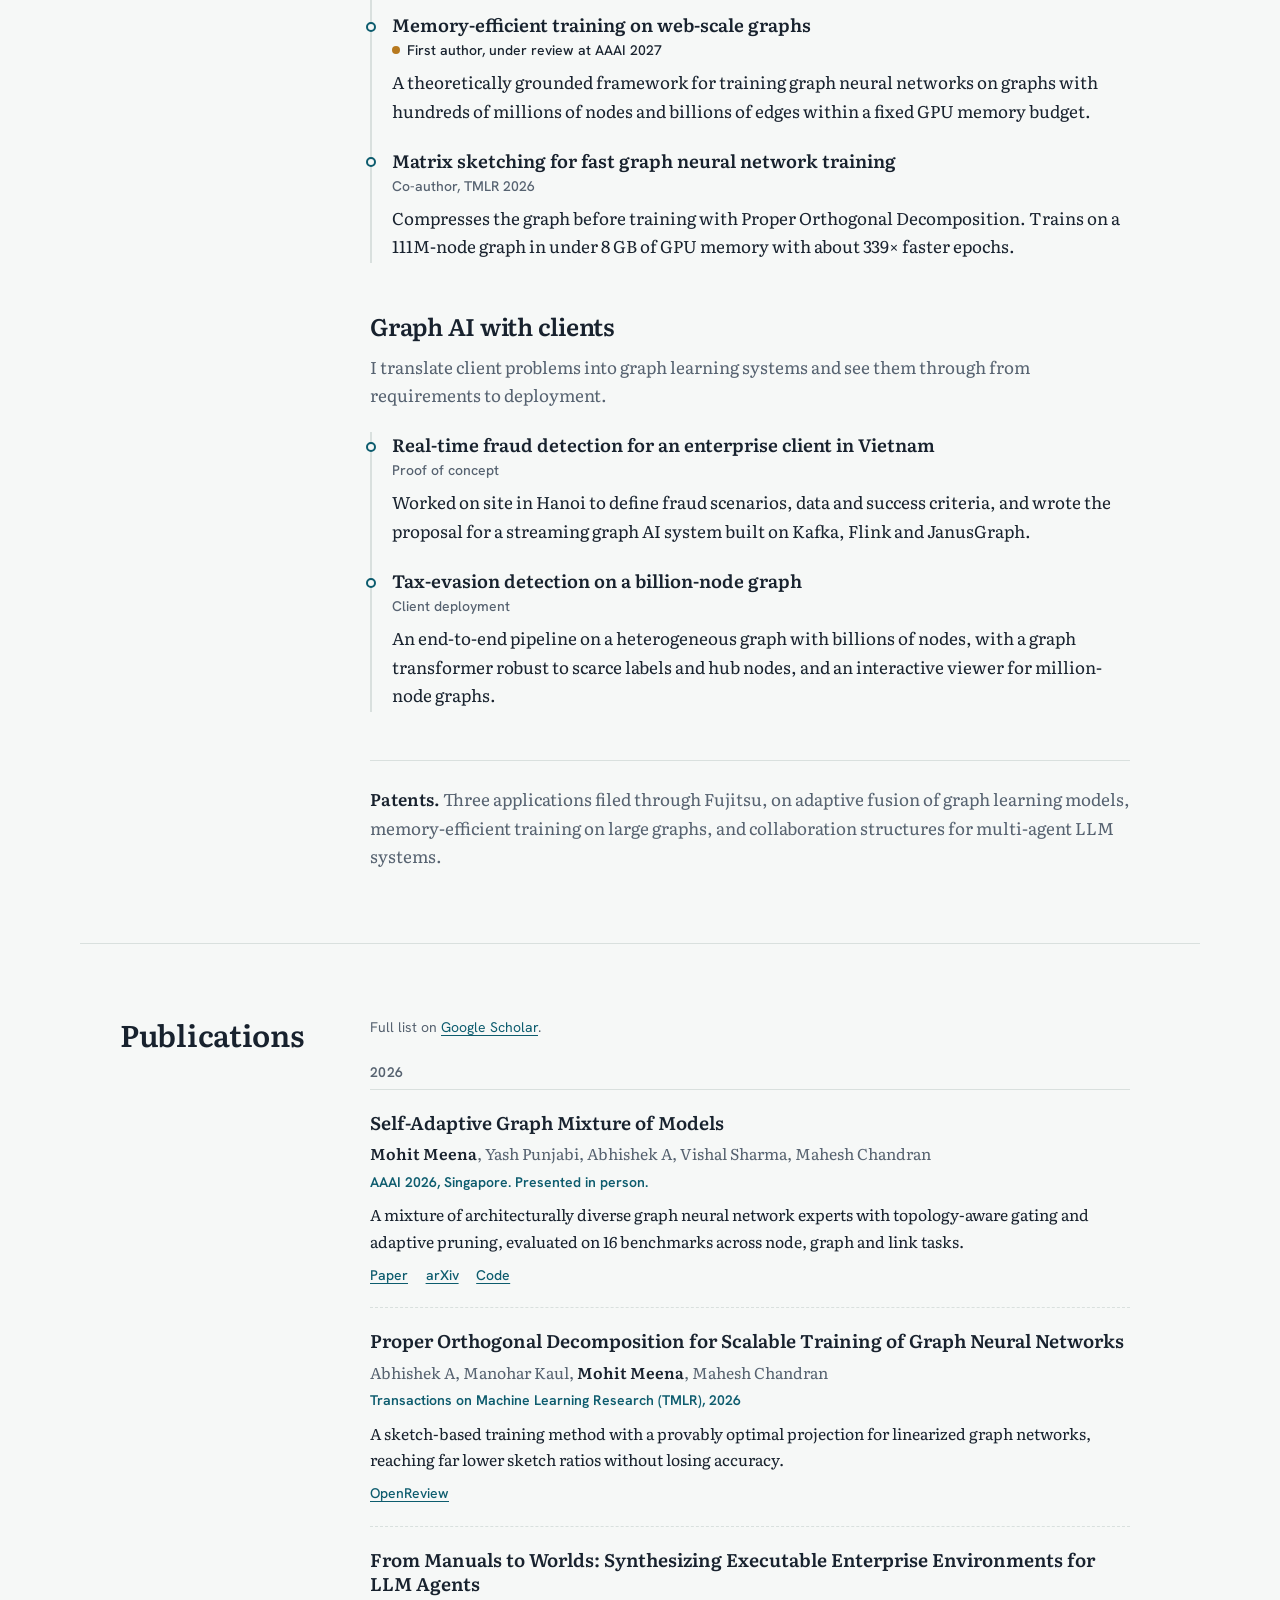
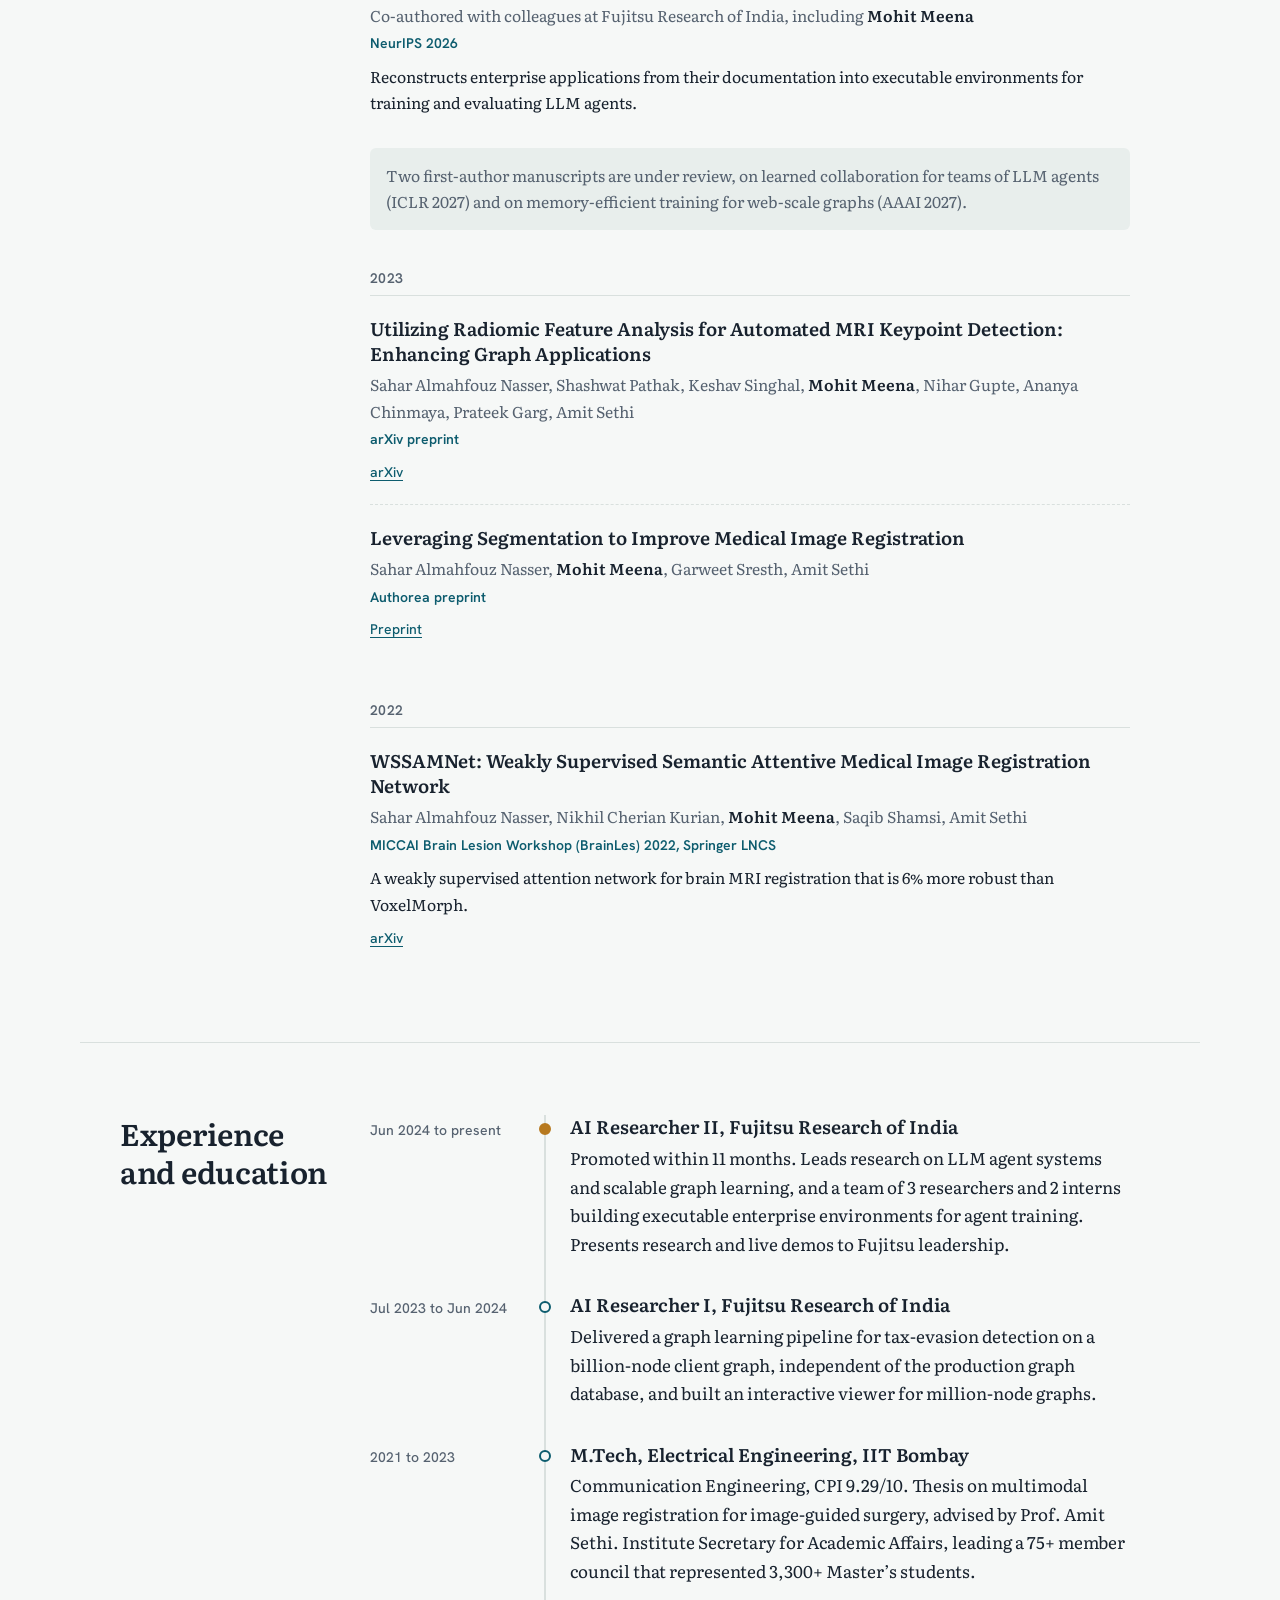
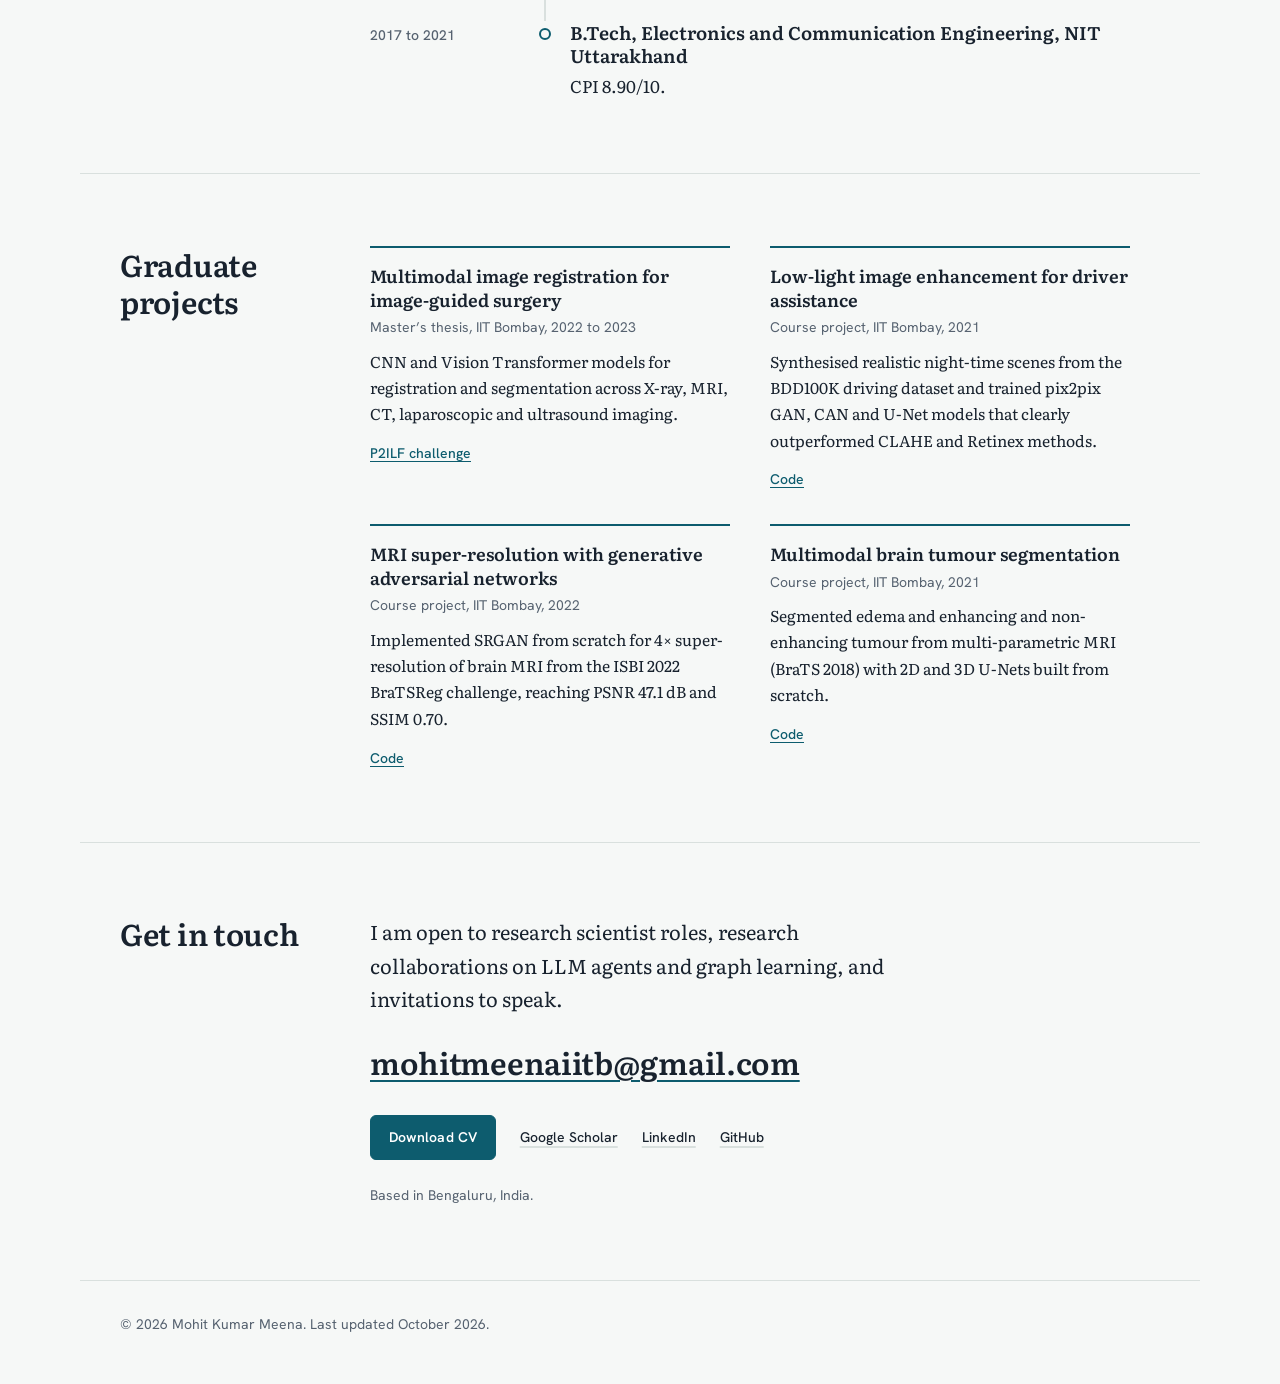
==== commit 5616d58a: "Replace template portfolio with new researcher-focused site Rebuilds the portfolio from scratch: res" ====
--- a/index.html
+++ b/index.html
@@ -1,535 +1,386 @@
-<!doctype html>
-<html>
+<!DOCTYPE html>
+<html lang="en">
 <head>
-<meta charset="utf-8">
-<meta name="viewport" content="width=device-width, maximum-scale=1">
-<title>Mohit Meena | Portfolio</title>
-<link rel="icon" href="favicon1.png" type="image/png">
-<link href="css/bootstrap.min.css" rel="stylesheet" type="text/css">
-<link rel="stylesheet" href="js/fancybox/jquery.fancybox.css" type="text/css" media="screen" />
-<link href="css/style.css" rel="stylesheet" type="text/css"> 
-<link href="css/font-awesome.css" rel="stylesheet" type="text/css"> 
-<link href="css/animate.css" rel="stylesheet" type="text/css">
- 
-<!--[if lt IE 9]>
-    <script src="js/respond-1.1.0.min.js"></script>
-    <script src="js/html5shiv.js"></script>
-    <script src="js/html5element.js"></script>
-<![endif]-->
- 
+  <meta charset="utf-8">
+  <meta name="viewport" content="width=device-width, initial-scale=1">
+  <title>Mohit Kumar Meena | AI Researcher</title>
+  <meta name="description" content="Mohit Kumar Meena is an AI researcher at Fujitsu Research of India working on reinforcement learning for LLM agent systems, executable environments for enterprise agents, and scalable graph neural networks.">
+  <meta name="author" content="Mohit Kumar Meena">
+  <link rel="canonical" href="https://mohitin.github.io/">
+
+  <!-- Link previews (LinkedIn, Slack, WhatsApp, X) -->
+  <meta property="og:type" content="profile">
+  <meta property="og:title" content="Mohit Kumar Meena | AI Researcher">
+  <meta property="og:description" content="Reinforcement learning for LLM agent systems, executable environments for enterprise agents, and graph neural networks at web scale.">
+  <meta property="og:url" content="https://mohitin.github.io/">
+  <meta property="og:image" content="https://mohitin.github.io/assets/img/og-card.png">
+  <meta property="og:image:width" content="1200">
+  <meta property="og:image:height" content="630">
+  <meta name="twitter:card" content="summary_large_image">
+
+  <link rel="icon" href="favicon.svg" type="image/svg+xml">
+  <link rel="icon" href="favicon-32.png" sizes="32x32" type="image/png">
+  <link rel="apple-touch-icon" href="apple-touch-icon.png">
+  <meta name="theme-color" content="#F6F8F7" media="(prefers-color-scheme: light)">
+  <meta name="theme-color" content="#0F151B" media="(prefers-color-scheme: dark)">
+
+  <link rel="preload" href="assets/fonts/literata-latin-400-normal.woff2" as="font" type="font/woff2" crossorigin>
+  <link rel="preload" href="assets/fonts/hanken-grotesk-latin-500-normal.woff2" as="font" type="font/woff2" crossorigin>
+  <link rel="stylesheet" href="assets/css/site.css">
+
+  <script type="application/ld+json">
+  {
+    "@context": "https://schema.org",
+    "@type": "Person",
+    "name": "Mohit Kumar Meena",
+    "jobTitle": "AI Researcher",
+    "worksFor": {"@type": "Organization", "name": "Fujitsu Research of India"},
+    "alumniOf": [
+      {"@type": "CollegeOrUniversity", "name": "Indian Institute of Technology Bombay"},
+      {"@type": "CollegeOrUniversity", "name": "National Institute of Technology Uttarakhand"}
+    ],
+    "address": {"@type": "PostalAddress", "addressLocality": "Bengaluru", "addressCountry": "IN"},
+    "email": "mailto:mohitmeenaiitb@gmail.com",
+    "url": "https://mohitin.github.io/",
+    "image": "https://mohitin.github.io/assets/img/mohit-meena.jpg",
+    "sameAs": [
+      "https://scholar.google.com/citations?user=cWGFg8sAAAAJ",
+      "https://www.linkedin.com/in/mohit-meena-5669a01a7/",
+      "https://github.com/mohitin"
+    ],
+    "knowsAbout": ["Large language model agents", "Multi-agent systems", "Reinforcement learning", "Graph neural networks", "Scalable machine learning"]
+  }
+  </script>
 </head>
 <body>
-<header id="header">
-	<div id="head" class="parallax" parallax-speed="2" style="background-position: 50% 0px;">
-	
-		<div class="top_left_cont zoomIn wow animated" id="logo"> 
-		<img class="img-circle" src="img/guy.jpg" alt="">
-              <h2><strong>Hello! I am Mohit Meena</strong></h2>
-              <h2> <strong>An AI Researcher at Fujitsu Research of India, <br> MTech in Electrical Engineering from IIT Bombay </br> </strong></h2>
-              <a href="https://drive.google.com/file/d/185IKczH73TQtxDOIzMHxlxrh9hVwLA3O/view?usp=sharing" class="read_more2">Resume</a>
+  <a class="skip" href="#main">Skip to content</a>
+
+  <header class="nav" id="top">
+    <div class="nav-inner">
+      <a class="nav-name" href="#top">Mohit Kumar Meena</a>
+      <nav aria-label="Sections">
+        <button class="nav-toggle" type="button" aria-expanded="false" aria-controls="nav-links">Menu</button>
+        <ul class="nav-links" id="nav-links">
+          <li><a href="#research">Research</a></li>
+          <li><a href="#publications">Publications</a></li>
+          <li><a href="#experience">Experience</a></li>
+          <li><a href="#projects">Projects</a></li>
+          <li><a href="#contact">Contact</a></li>
+          <li><a class="btn btn-small" data-cv href="assets/Mohit_Kumar_Meena_CV.pdf" target="_blank" rel="noopener">CV</a></li>
+        </ul>
+      </nav>
+    </div>
+  </header>
+
+  <main id="main">
+
+    <!-- ============================== Hero ============================== -->
+    <section class="hero" aria-labelledby="hero-name">
+      <div class="hero-text">
+        <h1 id="hero-name">Mohit Kumar Meena</h1>
+        <p class="hero-role">AI Researcher at Fujitsu Research of India, Bengaluru</p>
+        <p class="hero-bio">
+          I work on reinforcement learning for teams of LLM agents, on executable environments
+          for training enterprise agents, and on graph neural networks that train efficiently on graphs
+          with hundreds of millions of nodes. My work runs from theory to publication, patents and client deployments.
+        </p>
+        <p class="hero-cred">
+          First-author paper at AAAI 2026, papers at TMLR and NeurIPS 2026, and three patent applications.
+          M.Tech from IIT Bombay.
+        </p>
+        <div class="hero-actions">
+          <a class="btn" data-cv href="assets/Mohit_Kumar_Meena_CV.pdf" target="_blank" rel="noopener">Download CV</a>
+          <a class="link" href="https://scholar.google.com/citations?user=cWGFg8sAAAAJ" target="_blank" rel="noopener">Google Scholar</a>
+          <a class="link" href="https://www.linkedin.com/in/mohit-meena-5669a01a7/" target="_blank" rel="noopener">LinkedIn</a>
+          <a class="link" href="https://github.com/mohitin" target="_blank" rel="noopener">GitHub</a>
+          <a class="link" href="mailto:mohitmeenaiitb@gmail.com">Email</a>
+        </div>
+      </div>
+
+      <figure class="hero-figure">
+        <svg class="graph" viewBox="0 0 540 470" role="img" aria-labelledby="graph-title">
+          <title id="graph-title">Portrait of Mohit Kumar Meena at the centre of a graph connecting his research areas: LLM agents, reinforcement learning, graph learning, scalable training and enterprise AI.</title>
+          <defs><clipPath id="portrait-clip"><circle cx="270" cy="232" r="92"/></clipPath></defs>
+<g class="edges">
+  <line class="e e-hub" style="--i:0" x1="192.7" y1="162.4" x2="137.7" y2="112.9" pathLength="1"/>
+  <line class="e e-hub" style="--i:1" x1="347.3" y1="162.4" x2="405.3" y2="110.2" pathLength="1"/>
+  <line class="e e-hub" style="--i:2" x1="370.9" y1="257.2" x2="442.7" y2="275.1" pathLength="1"/>
+  <line class="e e-hub" style="--i:3" x1="284.5" y1="335.0" x2="294.5" y2="406.3" pathLength="1"/>
+  <line class="e e-hub" style="--i:4" x1="173.6" y1="271.0" x2="106.8" y2="297.9" pathLength="1"/>
+  <line class="e e-mesh" style="--i:5" x1="137.7" y1="112.9" x2="405.3" y2="110.2" pathLength="1"/>
+  <line class="e e-mesh" style="--i:6" x1="405.3" y1="110.2" x2="442.7" y2="275.1" pathLength="1"/>
+  <line class="e e-mesh" style="--i:7" x1="442.7" y1="275.1" x2="294.5" y2="406.3" pathLength="1"/>
+  <line class="e e-mesh" style="--i:8" x1="106.8" y1="297.9" x2="137.7" y2="112.9" pathLength="1"/>
+  <line class="e e-leaf" style="--i:9" x1="137.7" y1="112.9" x2="85.8" y2="142.9" pathLength="1"/>
+  <line class="e e-leaf" style="--i:10" x1="405.3" y1="110.2" x2="400.0" y2="50.4" pathLength="1"/>
+  <line class="e e-leaf" style="--i:11" x1="442.7" y1="275.1" x2="419.5" y2="332.5" pathLength="1"/>
+  <line class="e e-leaf" style="--i:12" x1="294.5" y1="406.3" x2="361.1" y2="384.7" pathLength="1"/>
+  <line class="e e-leaf" style="--i:13" x1="106.8" y1="297.9" x2="57.6" y2="267.2" pathLength="1"/>
+  <line class="e e-leaf" style="--i:14" x1="137.7" y1="112.9" x2="164.9" y2="61.7" pathLength="1"/>
+</g>
+<g class="nodes">
+  <circle class="n n-small" style="--i:9" cx="85.8" cy="142.9" r="4"/>
+  <circle class="n n-small" style="--i:10" cx="400.0" cy="50.4" r="4"/>
+  <circle class="n n-small" style="--i:11" cx="419.5" cy="332.5" r="4"/>
+  <circle class="n n-small" style="--i:12" cx="361.1" cy="384.7" r="4"/>
+  <circle class="n n-small" style="--i:13" cx="57.6" cy="267.2" r="4"/>
+  <circle class="n n-small" style="--i:14" cx="164.9" cy="61.7" r="4"/>
+  <circle class="n n-topic" style="--i:0" cx="137.7" cy="112.9" r="7.5"/>
+  <circle class="n n-topic" style="--i:1" cx="405.3" cy="110.2" r="7.5"/>
+  <circle class="n n-topic" style="--i:2" cx="442.7" cy="275.1" r="7.5"/>
+  <circle class="n n-topic" style="--i:3" cx="294.5" cy="406.3" r="7.5"/>
+  <circle class="n n-topic" style="--i:4" cx="106.8" cy="297.9" r="7.5"/>
+</g>
+<g class="labels" aria-hidden="true">
+  <text class="lbl" style="--i:0" x="125.7" y="96.9" text-anchor="end">LLM agents</text>
+  <text class="lbl" style="--i:1" x="419.3" y="96.2" text-anchor="start"><tspan x="419.3" dy="0">Reinforcement</tspan><tspan x="419.3" dy="20">learning</tspan></text>
+  <text class="lbl" style="--i:2" x="458.7" y="273.1" text-anchor="start"><tspan x="458.7" dy="0">Graph</tspan><tspan x="458.7" dy="20">learning</tspan></text>
+  <text class="lbl" style="--i:3" x="294.5" y="440.3" text-anchor="middle">Scalable training</text>
+  <text class="lbl" style="--i:4" x="106.8" y="331.9" text-anchor="middle">Enterprise AI</text>
+</g>
+<circle class="portrait-ring" cx="270" cy="232" r="97"/>
+<image href="assets/img/mohit-meena.jpg" x="178" y="140" width="184" height="184" clip-path="url(#portrait-clip)" preserveAspectRatio="xMidYMid slice"/>
+        </svg>
+      </figure>
+    </section>
+
+    <!-- ============================== Research ============================== -->
+    <section class="section" id="research" aria-labelledby="h-research">
+      <h2 id="h-research">Research</h2>
+      <div class="section-body">
+
+        <article class="area">
+          <h3>LLM agents and multi-agent systems</h3>
+          <p class="area-lead">
+            How a team of LLM agents is wired together can matter as much as the model behind each agent.
+            I study how to learn that structure with reinforcement learning, and how to give enterprise agents
+            realistic environments to learn in before they meet production systems.
+          </p>
+          <ul class="work">
+            <li>
+              <div class="work-head"><h4>Learning how teams of LLM agents should collaborate</h4><span class="status lead">First author, under review at ICLR 2027</span></div>
+              <p>A reinforcement learning method that decides, for each task, how agents divide work and communicate, and uses execution feedback to recover from failures. Evaluated on competitive programming and math reasoning.</p>
+            </li>
+            <li>
+              <div class="work-head"><h4>Executable replicas of enterprise software for agent training</h4><span class="status">Team lead and co-author, NeurIPS 2026</span></div>
+              <p>Turns the manuals and API documentation of closed-source applications into runnable environments with databases, APIs and agent tools. Training inside the replicas with structured task guidance raised an 8B model&rsquo;s task accuracy by 52%.</p>
+            </li>
+          </ul>
+        </article>
+
+        <article class="area">
+          <h3>Efficient and scalable graph learning</h3>
+          <p class="area-lead">
+            No single graph neural network wins on every graph, and the strongest ones rarely fit in GPU memory
+            on real data. I build methods that choose models adaptively and train within a fixed memory budget at web scale.
+          </p>
+          <ul class="work">
+            <li>
+              <div class="work-head"><h4>Self-Adaptive Graph Mixture of Models</h4><span class="status lead">First author, AAAI 2026</span></div>
+              <p>Learns, for every node, which graph neural network architectures to use and how to combine them, pruning weak ones during training. Matched or outperformed strong baselines on 16 benchmarks, with gains of up to 22% on link prediction.</p>
+            </li>
+            <li>
+              <div class="work-head"><h4>Memory-efficient training on web-scale graphs</h4><span class="status lead">First author, under review at AAAI 2027</span></div>
+              <p>A theoretically grounded framework for training graph neural networks on graphs with hundreds of millions of nodes and billions of edges within a fixed GPU memory budget.</p>
+            </li>
+            <li>
+              <div class="work-head"><h4>Matrix sketching for fast graph neural network training</h4><span class="status">Co-author, TMLR 2026</span></div>
+              <p>Compresses the graph before training with Proper Orthogonal Decomposition. Trains on a 111M-node graph in under 8&nbsp;GB of GPU memory with about 339&times; faster epochs.</p>
+            </li>
+          </ul>
+        </article>
+
+        <article class="area">
+          <h3>Graph AI with clients</h3>
+          <p class="area-lead">
+            I translate client problems into graph learning systems and see them through from requirements to deployment.
+          </p>
+          <ul class="work">
+            <li>
+              <div class="work-head"><h4>Real-time fraud detection for an enterprise client in Vietnam</h4><span class="status">Proof of concept</span></div>
+              <p>Worked on site in Hanoi to define fraud scenarios, data and success criteria, and wrote the proposal for a streaming graph AI system built on Kafka, Flink and JanusGraph.</p>
+            </li>
+            <li>
+              <div class="work-head"><h4>Tax-evasion detection on a billion-node graph</h4><span class="status">Client deployment</span></div>
+              <p>An end-to-end pipeline on a heterogeneous graph with billions of nodes, with a graph transformer robust to scarce labels and hub nodes, and an interactive viewer for million-node graphs.</p>
+            </li>
+          </ul>
+        </article>
+
+        <p class="patents">
+          <strong>Patents.</strong> Three applications filed through Fujitsu, on adaptive fusion of graph learning models,
+          memory-efficient training on large graphs, and collaboration structures for multi-agent LLM systems.
+        </p>
+      </div>
+    </section>
+
+    <!-- ============================== Publications ============================== -->
+    <section class="section" id="publications" aria-labelledby="h-pubs">
+      <h2 id="h-pubs">Publications</h2>
+      <div class="section-body">
+        <p class="section-note">Full list on <a href="https://scholar.google.com/citations?user=cWGFg8sAAAAJ" target="_blank" rel="noopener">Google Scholar</a>.</p>
+
+        <div class="year-group">
+          <h3 class="year">2026</h3>
+          <ol class="pubs">
+            <li class="pub">
+              <h4><a href="https://doi.org/10.1609/aaai.v40i29.39615" target="_blank" rel="noopener">Self-Adaptive Graph Mixture of Models</a></h4>
+              <p class="authors"><strong>Mohit Meena</strong>, Yash Punjabi, Abhishek A, Vishal Sharma, Mahesh Chandran</p>
+              <p class="venue">AAAI 2026, Singapore. Presented in person.</p>
+              <p class="summary">A mixture of architecturally diverse graph neural network experts with topology-aware gating and adaptive pruning, evaluated on 16 benchmarks across node, graph and link tasks.</p>
+              <p class="pub-links">
+                <a href="https://doi.org/10.1609/aaai.v40i29.39615" target="_blank" rel="noopener">Paper</a>
+                <a href="https://arxiv.org/abs/2511.13062" target="_blank" rel="noopener">arXiv</a>
+                <a href="https://github.com/ast-fri/SAGMM" target="_blank" rel="noopener">Code</a>
+              </p>
+            </li>
+            <li class="pub">
+              <h4><a href="https://openreview.net/forum?id=LeL6whBoWE" target="_blank" rel="noopener">Proper Orthogonal Decomposition for Scalable Training of Graph Neural Networks</a></h4>
+              <p class="authors">Abhishek A, Manohar Kaul, <strong>Mohit Meena</strong>, Mahesh Chandran</p>
+              <p class="venue">Transactions on Machine Learning Research (TMLR), 2026</p>
+              <p class="summary">A sketch-based training method with a provably optimal projection for linearized graph networks, reaching far lower sketch ratios without losing accuracy.</p>
+              <p class="pub-links">
+                <a href="https://openreview.net/forum?id=LeL6whBoWE" target="_blank" rel="noopener">OpenReview</a>
+              </p>
+            </li>
+            <li class="pub">
+              <h4>From Manuals to Worlds: Synthesizing Executable Enterprise Environments for LLM Agents</h4>
+              <!-- Replace this line with the full author list once the camera-ready version is public. -->
+              <p class="authors">Co-authored with colleagues at Fujitsu Research of India, including <strong>Mohit Meena</strong></p>
+              <p class="venue">NeurIPS 2026</p>
+              <p class="summary">Reconstructs enterprise applications from their documentation into executable environments for training and evaluating LLM agents.</p>
+            </li>
+          </ol>
+          <p class="review-note">
+            Two first-author manuscripts are under review, on learned collaboration for teams of LLM agents (ICLR 2027)
+            and on memory-efficient training for web-scale graphs (AAAI 2027).
+          </p>
+        </div>
+
+        <div class="year-group">
+          <h3 class="year">2023</h3>
+          <ol class="pubs">
+            <li class="pub">
+              <h4><a href="https://arxiv.org/abs/2311.18281" target="_blank" rel="noopener">Utilizing Radiomic Feature Analysis for Automated MRI Keypoint Detection: Enhancing Graph Applications</a></h4>
+              <p class="authors">Sahar Almahfouz Nasser, Shashwat Pathak, Keshav Singhal, <strong>Mohit Meena</strong>, Nihar Gupte, Ananya Chinmaya, Prateek Garg, Amit Sethi</p>
+              <p class="venue">arXiv preprint</p>
+              <p class="pub-links"><a href="https://arxiv.org/abs/2311.18281" target="_blank" rel="noopener">arXiv</a></p>
+            </li>
+            <li class="pub">
+              <h4><a href="https://www.authorea.com/users/691387/articles/682060-leveraging-segmentation-to-improve-medical-image-registration" target="_blank" rel="noopener">Leveraging Segmentation to Improve Medical Image Registration</a></h4>
+              <p class="authors">Sahar Almahfouz Nasser, <strong>Mohit Meena</strong>, Garweet Sresth, Amit Sethi</p>
+              <p class="venue">Authorea preprint</p>
+              <p class="pub-links"><a href="https://www.authorea.com/users/691387/articles/682060-leveraging-segmentation-to-improve-medical-image-registration" target="_blank" rel="noopener">Preprint</a></p>
+            </li>
+          </ol>
+        </div>
+
+        <div class="year-group">
+          <h3 class="year">2022</h3>
+          <ol class="pubs">
+            <li class="pub">
+              <h4><a href="https://arxiv.org/abs/2203.07114" target="_blank" rel="noopener">WSSAMNet: Weakly Supervised Semantic Attentive Medical Image Registration Network</a></h4>
+              <p class="authors">Sahar Almahfouz Nasser, Nikhil Cherian Kurian, <strong>Mohit Meena</strong>, Saqib Shamsi, Amit Sethi</p>
+              <p class="venue">MICCAI Brain Lesion Workshop (BrainLes) 2022, Springer LNCS</p>
+              <p class="summary">A weakly supervised attention network for brain MRI registration that is 6% more robust than VoxelMorph.</p>
+              <p class="pub-links"><a href="https://arxiv.org/abs/2203.07114" target="_blank" rel="noopener">arXiv</a></p>
+            </li>
+          </ol>
+        </div>
+      </div>
+    </section>
+
+    <!-- ============================== Experience ============================== -->
+    <section class="section" id="experience" aria-labelledby="h-exp">
+      <h2 id="h-exp">Experience and education</h2>
+      <div class="section-body">
+        <ol class="timeline">
+          <li class="tl current">
+            <p class="tl-when">Jun 2024 to present</p>
+            <div class="tl-what">
+              <h3>AI Researcher II, Fujitsu Research of India</h3>
+              <p>Promoted within 11 months. Leads research on LLM agent systems and scalable graph learning, and a team of 3 researchers and 2 interns building executable enterprise environments for agent training. Presents research and live demos to Fujitsu leadership.</p>
             </div>
-	</div>
-
-	 </header>
- 
-<!--Header_section-->
-<header id="header_wrapper">
-  <div class="container">
-    <div class="header_box">
-      <!--<div class="logo"><a href="#">Resume</a></div>-->
-	  <nav class="navbar navbar-inverse" role="navigation">
-      <div class="navbar-header">
-        <button type="button" id="nav-toggle" class="navbar-toggle" data-toggle="collapse" data-target="#main-nav"> <span class="sr-only">Toggle navigation</span> <span class="icon-bar"></span> <span class="icon-bar"></span> <span class="icon-bar"></span> </button>
-        </div>
-	    <div id="main-nav" class="collapse navbar-collapse navStyle">
-			<ul class="nav navbar-nav" id="mainNav">
-			  <li class="active"><a href="#header" class="scroll-link">Home</a></li>
-			  <li><a href="#aboutUs" class="scroll-link">About Me</a></li>
-			  <li><a href="#service" class="scroll-link">Technical Skills</a></li>
-			  <li><a href="#Education" class="scroll-link">Education</a></li> 
-			  <li><a href="#Projects" class="scroll-link">Projects</a></li> 
-			  <li><a href="#contact" class="scroll-link">Contact</a></li>
-			</ul>
-      </div>
-	 </nav>
-    </div>
-  </div>
-</header>
-<!--Header_section--> 
-
-<section id="aboutUs"><!--Aboutus-->
-<div class="inner_wrapper about-us aboutUs-container fadeInLeft animated wow">
-  <div class="container">
-    <h2>About Me</h2>
-	<h6>Specialist in Graph Algorithms, GNNs, and Scalable Graph Visualization for Real-World Applications</h6>
-    <div class="inner_section">
- <div class="row">
-      <div class="col-md-5"> <img class="img-responsive" src="img/full5.JPG" align="" > </div>
-      <div class="col-md-6">
-        <h3></h3>
-        <p>I am currently an AI Researcher-II at Fujitsu Research of India in Bengaluru. My work focuses on utilizing graph condensation techniques to enhance large-scale graph training, aiming to develop novel architectures that surpass the current state-of-the-art models. Previously, as an AI Researcher-I, I designed and optimized algorithms for large-scale heterogeneous graph data and developed Graph Neural Networks (GNNs) to address challenges in very large real-world datasets. I also deployed and seamlessly integrated a complete pipeline for a client project to detect large-scale tax evasion within extensive datasets. Additionally, I engineered a GUI capable of visualizing graphs with millions of nodes and edges, enhancing the accessibility and interpretability of complex graph structures.
-
-I have extensive experience in graph algorithm design and GNN development, optimizing algorithms for large-scale heterogeneous graph data, and deploying pipelines for detecting large-scale tax evasion. I have also engineered a GUI capable of visualizing graphs with millions of nodes and edges, enhancing the accessibility and interpretability of complex graph structures.
-
-My broad career goal is to become an Artificial Intelligence (AI) researcher, contributing to the community and advancing humanity using AI. I aim to solve real-world, challenging problems with significant business and social impacts. In the long term, I aspire to evolve my skill sets, gain experience in various domains, and work on multicultural research teams. This diverse environment will allow me to learn from others and work on cutting-edge research areas.
-           </br>
-        </p> 
-        
-
-								 
-      </div>
-    </div>
-	     </div>
-  </div> 
-  </div>
-</section>
-<!--Aboutus--> 
-
-
-<!--Service-->
-
-<!--Service--> 
-<section id="service">
-<div class="container">
- <div class=""> 
-<div class="col-sm-6 col-md-6">
-<h2>Technical Skills</h2>
-<p style="color: rgba(246, 235, 235, 0.775);"> 
-  I’m proficient with the programming languages like C/C++, Python, SQL and MATLAB, and the frameworks like PyTorch,
-  Tensorflow, Scikit-Learn, OpenCV, Tableau, etc.  I have an active profile on Github and I do possess a basic understanding of Apache Spark which performs batch, real-time, and graph
-  processing of big cloud data. <br>Apart from academia, I enjoy working as a team and currently I’m spearheading the team of 65+ members as an Institute Secretary of
-  Academic Affairs (ISAA) for the entire Masters's program at IIT Bombay which justifies my teamwork and
-  decision-making abilities.</br>
-</p>
-</div>
-<div class="col-sm-6 col-md-6">
-	  
-        <div class="progress">
-            <div class="progress-bar progress-bar-success" role="progressbar" aria-valuenow="80" aria-valuemin="0" aria-valuemax="100" style="width: 80%;">
-                <span class="sr-only">80% Complete</span>
+          </li>
+          <li class="tl">
+            <p class="tl-when">Jul 2023 to Jun 2024</p>
+            <div class="tl-what">
+              <h3>AI Researcher I, Fujitsu Research of India</h3>
+              <p>Delivered a graph learning pipeline for tax-evasion detection on a billion-node client graph, independent of the production graph database, and built an interactive viewer for million-node graphs.</p>
             </div>
-            <span class="progress-type">Python</span>
-            <span class="progress-completed">80%</span>
-        </div>
-        <div class="progress">
-            <div class="progress-bar progress-bar-warning" role="progressbar" aria-valuenow="60" aria-valuemin="0" aria-valuemax="100" style="width: 60%">
-                <span class="sr-only">60% Complete (success)</span>
+          </li>
+          <li class="tl">
+            <p class="tl-when">2021 to 2023</p>
+            <div class="tl-what">
+              <h3>M.Tech, Electrical Engineering, IIT Bombay</h3>
+              <p>Communication Engineering, CPI 9.29/10. Thesis on multimodal image registration for image-guided surgery, advised by Prof. Amit Sethi. Institute Secretary for Academic Affairs, leading a 75+ member council that represented 3,300+ Master&rsquo;s students.</p>
             </div>
-            <span class="progress-type">C/C++</span>
-            <span class="progress-completed">60%</span>
-        </div>
-        <div class="progress">
-            <div class="progress-bar progress-bar-danger" role="progressbar" aria-valuenow="20" aria-valuemin="0" aria-valuemax="100" style="width: 20%">
-                <span class="sr-only">20% Complete (info)</span>
+          </li>
+          <li class="tl">
+            <p class="tl-when">2017 to 2021</p>
+            <div class="tl-what">
+              <h3>B.Tech, Electronics and Communication Engineering, NIT Uttarakhand</h3>
+              <p>CPI 8.90/10.</p>
             </div>
-            <span class="progress-type">SQL</span>
-            <span class="progress-completed">20%</span>
-        </div>
-        <div class="progress">
-            <div class="progress-bar progress-bar-warning" role="progressbar" aria-valuenow="50" aria-valuemin="0" aria-valuemax="100" style="width: 50%">
-                <span class="sr-only">50% Complete (warning)</span>
-            </div>
-            <span class="progress-type">MATLAB</span>
-            <span class="progress-completed">50%</span>
-        </div>
-        <div class="progress">
-            <div class="progress-bar progress-bar-danger" role="progressbar" aria-valuenow="30" aria-valuemin="0" aria-valuemax="100" style="width: 30%">
-                <span class="sr-only">30% Complete (danger)</span>
-            </div>
-            <span class="progress-type">Git/Github</span>
-            <span class="progress-completed">30%</span>
-        </div>
-        <div class="progress">
-          <div class="progress-bar progress-bar-info" role="progressbar" aria-valuenow="70" aria-valuemin="0" aria-valuemax="100" style="width: 70%">
-              <span class="sr-only">70% Complete</span>
-          </div>
-          <span class="progress-type">Tableau</span>
-          <span class="progress-completed">70%</span>
-      </div>
-      <div class="progress">
-        <div class="progress-bar progress-bar-success" role="progressbar" aria-valuenow="80" aria-valuemin="0" aria-valuemax="100" style="width: 80%">
-            <span class="sr-only">80% Complete</span>
-        </div>
-        <span class="progress-type">PyTorch / TensorFlow </span>
-        <span class="progress-completed">80%</span>
-    </div>
-	</div>
-  <div id="skills">
-    <ul>
-
-        <li data-aos="fade-down" data-aos-duration="1500">Deep Learning</li>
-        <li data-aos="zoom-in-left" data-aos-duration="1500">Machine Learning</li>
-        <li data-aos="zoom-out-right" data-aos-duration="1500">Computer Vision</li>
-        <li data-aos="zoom-in" data-aos-duration="1500">Image Processing</li>
-        <li data-aos="zoom-out-left" data-aos-duration="1500">Data Science</li>
-        <li data-aos="zoom-out-up" data-aos-duration="1500">PyTorch</li>
-        <li data-aos="fade-down-left" data-aos-duration="1500">Tensorflow</li>
-
-
-
-    </ul>
-</div>
-<!-- End #skills -->
-	</div>
-<div>
-</section>
-<section id="Education">
-    <!-- EDUCATION-->
-    <div id="education" class="background-alt">
-      <h2 class="heading">Education</h2>
-      <div data-aos="zoom-in-up" data-aos-duration="1500" class="education-block">
-          <h3>Indian Institute of Technology, Bombay (IIT Bombay)</h3>
-          <span class="education-date">July 2021 - June 2023</span>
-          <h4>M.Tech (Communication Engineering)</h4>
-          <p>
-      CPI - 8.98<br><br>
-     <!--  Spring (2020-21): <br>II Stage Project: Electrical Impedance Tomography Imaging With Neural Networks, High Performance Scientific Computing <br><br> -->
-      Spring (2022-23): <br>II Stage Project: Deep Learning based Medical Image Registration for Image-Guided Surgery<br><br>
-      Autumn (2022-23): <br>I Stage Project: Deep Learning based Medical Image Registration for Image-Guided Surgery<br><br>
-      Spring (2021-22): <br>Advanced Image Processing, Medical Image Computing, Communication Networks, R&D Project<br>	<br>
-      Autumn (2021-22):<br> Foundations of Machine Learning, Image Processing, Communication Skills, Digital Signal Processing and its Applications, Statistical Signal Analysis
-
-    </p>
-      </div>
-
-  <div data-aos="zoom-in-up" data-aos-duration="1500" class="education-block">
-          <h3>National Institute of Technology, Uttarakhand</h3>
-          <span class="education-date">August 2017 - May 2021</span>
-          <h4>B.Tech (Electronics & Communication Engineering)</h4>
-          <p>
-              <!-- <li> CPI - 9.24 </li><br> -->
-              CPI - 8.90 <br>
-          </p>
-    </p>
-      </div>
-
-      <!-- End .education-block -->
-
-
-      <div data-aos="zoom-in-up" data-aos-duration="1500" class="education-block">
-          <h3>Happy Blue Bird Public School, Bulandshahr</h3>
-          <span class="education-date">July 2016 - June 2017</span>
-          <h4>CBSE Board Delhi</h4>
-          <p>
-              <!-- <li> -->
-                  Percentage: 86.4% <br>
-              <!-- </li> -->
-             
-
-          </p>
-      </div>
-      <!-- End .education-block -->
-  <!-- </div> -->
-
-
-      <div data-aos="zoom-in-up" data-aos-duration="1500" class="education-block">
-          <h3>Happy Blue Bird Public School, Bulandshahr</h3>
-          <span class="education-date">July 2014 - June 2015</span>
-          <h4>CBSE Board Delhi</h4>
-          <p>
-              <!-- <li> -->
-                  CGPA: 8.8 <br>
-              <!-- </li> -->
-          </p>
-      </div>
-      <!-- End .education-block -->
-  </div>
-
-
-
-    <!-- END EDUCATION-->
-  </section>
-    <!-- BEGIN PROJECT-->
-<section id="Projects">
-    <div id="projects" class="background-alt2">
-      <h2 class="heading">Projects</h2>
-      <div class="container">
-      <div class="row">
-
-       <div data-aos="fade-right" data-aos-duration="1500" class="project shadow-large">
-                  <div class="project-image">
-                      <img src="img/project_mtp.png"  width =300 height=250 />
-                  </div>
-                  <!-- End .project-image -->
-                  <div class="project-info">
-                      <h3>Deep Learning based Medical Image Registration for <br>Image-Guided Surgery</br></h3>
-                      <p>
-                        <ul>
-                        <li style="color: rgba(246, 235, 235, 0.775);"> Objective is to Develop a robust deep learning-based technique for medical image registration and intraoperative 2D
-                          video frames to preoperative 3D volume fusion in real-time.
-                         Dealing with different imaging modalities such as X-Ray, MRI, CT, Laparoscopy and Ultrasound.
-                        Future work includes comparing the performance of ConvNet and Vision Transformer based method for registration of anatomical curves in 2D laparoscopic images to corresponding curves in 3D model.</li>                       </ul>
-                        </p>
-                      <a href="https://p2ilf.grand-challenge.org/">Project Description</a>
-                  </div>
-                  <!-- End .project-info -->
-              </div>
-              <!-- End .project -->
-                 
-      <div data-aos="fade-left" data-aos-duration="1500" class="project shadow-large">
-                  <div class="project-image">
-                      <img src="img/project_rnd.jpg"  width =300 height=250 />
-                  </div>
-                  <!-- End .project-image -->
-                  <div class="project-info">
-                      <h3> Image Registration on Brain MRI Images</h3>
-                      <p>
-                        <ul>
-                        <li style="color: rgba(246, 235, 235, 0.775);"> Proposed Weakly Supervised Semantic Attentive Medical Image Registration Network (WSSAMNet) whose
-                          performance is comparable to the state-of-the-art methods with robustness 6% higher than VoxelMorph.
-                         Co-authored a paper submitted in BrainLes MICCAI workshop 2022, preprint is available on arXiv.</li>
-                  </ul>
-                        </p>
-                      <a href="https://arxiv.org/pdf/2203.07114.pdf">View Project</a>
-                  </div>
-                  <!-- End .project-info -->
-              </div>
-              <!-- End .project -->
-
-      
-
-
-      <div data-aos="fade-right" data-aos-duration="1500" class="project shadow-large">
-                  <div class="project-image">
-                      <img src="img/projecf_adas.jpg"  width =300 height=240 />
-                  </div>
-                  <!-- End .project-image -->
-                  <div class="project-info">
-                      <h3> Low-Light Image Enhancement for Advanced Driving Assistance Systems</h3>
-                      <p>
-                        <ul>
-                        <li style="color: rgba(246, 235, 235, 0.775);"> Developed a low-light image generation pipeline by applying gamma transformation, histogram matching,
-                          contrast adjustment and adding Gaussian noise to high-resolution images of the BDD100k dataset.
-                        Implemented Deep learning methods such as pix2pix GAN, CAN, UNet and VGG16 to enhance low-light images
-                          which significantly outperformed classical approaches like CLAHE and retinex-based methods.</li>
-                        </ul>
-                        </p>
-                      <a href="https://github.com/mohitin/low-light-enhancement">View Project</a>
-                  </div>
-                  <!-- End .project-info -->
-              </div>
-              <!-- End .project -->
-
-      <div data-aos="fade-left" data-aos-duration="1500" class="project shadow-large">
-                  <div class="project-image">
-                      <img src="img/project_mic.jpeg"  width =300 height=220 />
-                  </div>
-                  <!-- End .project-image -->
-                  <div class="project-info">
-                      <h3> Anisotropic MRI super-resolution using cGANs</h3>
-                      <p>
-                        <ul>
-                        <li style="color: rgba(246, 235, 235, 0.775);"> Generated downsampled images for the task of super-resolution from ISBI 2022 BraTSReg challenge dataset.
-                        Implemented SRGAN from scratch and achieved SSIM of 0.70 and PSNR of 47.10 with 4x super-resolution. </li>
-                      </ul>  
-                      </p>
-                      <a href="https://github.com/mohitin/Anisotrpic-MRI-super-resolution-using-cGANs">View Project</a>
-                  </div>
-                  <!-- End .project-info -->
-              </div>
-              <!-- End .project -->
-
-
-        <div data-aos="fade-right" data-aos-duration="1500" class="project shadow-large">
-            <div class="project-image">
-                <img src="img/project_fire.jpg"  width =300 height=230 />
-            </div>
-            <!-- End .project-image -->
-            <div class="project-info">
-                <h3> Fire Radiative Power Prediction using Linear Regression</h3>
-                 <p>
-                        <ul>
-                        <li style="color: rgba(246, 235, 235, 0.775);">Predicted fire radiative power from the 14 categorical and non-categorical features of Australian forest data.
-                          Predicted fire radiative power from the 14 categorical and non-categorical features of Australian forest data.
-                          Accomplished 3rd rank out of 45 teams of the institute on Kaggle with an RMSE of 57.26 on blind test data.</li>
-                    </ul>
-                        </p>
-                <a href="https://github.com/mohitin/Fire-Radiative-Power-Prediction-using-Linear-Regression">View Project</a>
-            </div>
-            <!-- End .project-info -->
-        </div>
-        <!-- End .project -->
-
-
-      <div data-aos="fade-left" data-aos-duration="1500" class="project shadow-large">
-                  <div class="project-image">
-                      <img src="img/project_foml.jpg"  width =300 height=220 />
-                  </div>
-                  <!-- End .project-image -->
-                  <div class="project-info">
-                      <h3>Automated Multi-modal Brain Tumor Segmentation</h3>
-                      <p>
-                        <ul>
-                        <li style="color: rgba(246, 235, 235, 0.775);">Segmented out edema, enhancing and non-enhancing tumor from brain MRI scans of BraTS’18 challenge dataset.
-                          Implemented 2D UNet and 3D UNet from scratch and achieved dice coefficients of 0.96 and 0.59 respectively.</li>
-                    </ul>
-                        </p>
-                      <a href="https://github.com/mohitin/Brain-tumor-segmentation">View Project</a>
-                  </div>
-                  <!-- End .project-info -->
-              </div>
-              <!-- End .project -->
-
-      <div data-aos="fade-right" data-aos-duration="1500" class="project shadow-large">
-                  <div class="project-image">
-                      <img src="img/project_sentiment.jpg"  width =300 height=220 />
-                  </div>
-                  <!-- End .project-image -->
-                  <div class="project-info">
-                      <h3> Sentiment Analysis using Logistic Regression and Naive Bayes</h3>
-                      <p>
-                        <ul>
-                        <li style="color: rgba(246, 235, 235, 0.775);">Performed preprocessing on raw twitter samples of NLTK library and developed models from scratch.
-                          Accomplished accuracies of 99.5% and 99.4% using logistic regression and naive bayes classifiers respectively.</li>
-                    </ul>
-                        </p>
-                      <a href="https://github.com/mohitin/Sentiment-Analysis-using-Logistic-Regression-and-Naive-Bayes">View Project</a>
-                  </div>
-                  <!-- End .project-info -->
-              </div>
-              <!-- End .project -->
-
-
-
-
-
-      <div data-aos="fade-right" data-aos-duration="1500" class="project shadow-large">
-                  <div class="project-image">
-                      <img src="img/project_diabetic.jpg"  width =300 height=210 />
-                  </div>
-                  <!-- End .project-image -->
-                  <div class="project-info">
-                      <h3> Deep Learning based Diabetic Retinopathy Detection </h3>
-                      <p>
-                        <ul>
-                        <li style="color: rgba(246, 235, 235, 0.775);">Developed a robust model that can segregate imbalanced data with noise and achieved an accuracy of 87.2%.
-                          Transfer Learning with ResNet50 pre-trained network is used with data augmentation on multi-class instances.</li>
-                    </ul>
-                        </p>
-                      <a href="https://github.com/mohitin/Deep-learning-based-Diabetic-retinopathy-detection">View Project</a>
-                  </div>
-                  <!-- End .project-info -->
-              </div>
-              <!-- End .project -->
-
-
-      <div data-aos="fade-left" data-aos-duration="1500" class="project shadow-large">
-                  <div class="project-image">
-                      <img src="img/loan.jpeg"  width =300 height=220  />
-                  </div>
-                  <!-- End .project-image -->
-                  <div class="project-info">
-                      <h3>Loan Repayment Prediction using ML Algorithms</h3>
-                      <p>
-                        <ul>
-                        <li style="color: rgba(246, 235, 235, 0.775);">Performed EDA on the loan data to predict whether or not customers will repay the full loan to the investors.
-                          Achieved accuracies of 85.9%, 84.6% and 84.4% using ANN, random forests and XGBoost classifiers respectively.</li>
-                    </ul>
-                        </p>  
-                      <a href="https://github.com/mohitin/loan_repayment_prediction">View Project</a>
-                  </div>
-                  <!-- End .project-info -->
-              </div>
-              <!-- End .project -->
-
-
-      <div data-aos="fade-right" data-aos-duration="1500" class="project shadow-large">
-                  <div class="project-image">
-                      <img src="img/project_bone.png"  width =300 height=210 />
-                  </div>
-                  <!-- End .project-image -->
-                  <div class="project-info">
-                      <h3>Bone Texture Characterization using CNNs</h3>
-                      <p>
-                        <ul>
-                        <li style="color: rgba(246, 235, 235, 0.775);">Achieved an accuracy of 88.8% in classifying osteoporosis disease from low-quality X-Ray images.
-                          Implemented CNN with data augmentation and fine-tuned VGG16 pre-trained network to improve the results.</li>
-                    </ul>
-                        </p>
-                      <a href="https://github.com/mohitin/Bone-texture-characterization-using-CNN">View Project</a>
-                  </div>
-                  <!-- End .project-info -->
-              </div>
-              <!-- End .project -->
-
-          </div>
-      </div>
-  </div> 
-  </section>
-  <!-- End #projects -->
-
-
-<!--Footer-->
-<footer class="footer_wrapper" id="contact">
-  <div class="container">
-    <section class="page_section contact" id="contact">
-      <div class="contact_section">
-        <h2>Get In Touch</h2>  
-      </div>
-      <div class="row">
-        <div class="col-lg-4 wow fadeInLeft">	
-		 <div class="contact_info">
-                            <div class="detail">
-                                <h4>Current Address</h4>
-                                <p>IIT Bombay, Powai, Mumbai, Maharashtra, India, 400076</p>
-                            </div>
-                            <div class="detail">
-                                <h4>Contact no.</h4>
-                                <p>+91 8006080474</p>
-                            </div>
-                            <div class="detail">
-                                <h4>Email</h4>
-                                <p>mohitmeenaiitb@gmail.com</p>
-                            </div> 
-                        </div>
-       		  
-			  
-          
-          <ul class="social_links">
-            <li class="twitter animated bounceIn wow delay-02s"><a href="https://www.linkedin.com/in/mohit-meena-5669a01a7/"><i class="fa fa-linkedin"></i></a></li>
-            <li class="facebook animated bounceIn wow delay-03s"><a href="https://www.instagram.com/_mohit.in/"><i class="fa fa-instagram"></i></a></li>
-            <li class="gplus animated bounceIn wow delay-05s"><a href="https://github.com/mohitin"><i class="fa fa-github"></i></a></li> 
-          </ul>
-        </div>
-        <div class="col-lg-8 wow fadeInLeft delay-06s">
-            <div id="contact-form">
-                <form method="POST" action="https://formspree.io/f/mnqynqwn">
-                    <input type="hidden" name="_subject" value="Contact request from personal website" />
-                    <input type="email" name="_replyto" placeholder="Your email" required>
-                    <textarea name="message" placeholder="Your message" required></textarea>
-                    <button type="submit">Send</button>
-                </form>
-            </div>
-          <!--Footer
-          <div class="form">
-            <input class="input-text" type="text" name="" value="Your Name *" onFocus="if(this.value==this.defaultValue)this.value='';" onBlur="if(this.value=='')this.value=this.defaultValue;">
-            <input class="input-text" type="text" name="" value="Your E-mail *" onFocus="if(this.value==this.defaultValue)this.value='';" onBlur="if(this.value=='')this.value=this.defaultValue;">
-            <textarea class="input-text text-area" cols="0" rows="0" onFocus="if(this.value==this.defaultValue)this.value='';" onBlur="if(this.value=='')this.value=this.defaultValue;">Your Message *</textarea>
-            <input class="input-btn" type="submit" value="send message">
-          </div>
-        -->
-        </div>
-      </div>
-    </section>
-  </div>
-  <div class="container">
-    <div class="footer_bottom"><span>Copyright © reserved @ Mohit Meena</a>. </span> </div>
-  </div>
-</footer>
-
-
-
-</section>
-<!-- End footer -->
-<script type="text/javascript" src="js/jquery-1.11.0.min.js"></script>
-<script type="text/javascript" src="js/bootstrap.min.js"></script>
-<script type="text/javascript" src="js/jquery-scrolltofixed.js"></script>
-<script type="text/javascript" src="js/jquery.nav.js"></script> 
-<script type="text/javascript" src="js/jquery.easing.1.3.js"></script>
-<script type="text/javascript" src="js/jquery.isotope.js"></script>
-<script src="js/fancybox/jquery.fancybox.pack.js" type="text/javascript"></script> 
-<script type="text/javascript" src="js/wow.js"></script> 
-<script type="text/javascript" src="js/custom.js"></script>
-
+          </li>
+        </ol>
+      </div>
+    </section>
+
+    <!-- ============================== Projects ============================== -->
+    <section class="section" id="projects" aria-labelledby="h-proj">
+      <h2 id="h-proj">Graduate projects</h2>
+      <div class="section-body">
+        <ul class="projects">
+          <li class="project">
+            <h3>Multimodal image registration for image-guided surgery</h3>
+            <p class="project-meta">Master&rsquo;s thesis, IIT Bombay, 2022 to 2023</p>
+            <p>CNN and Vision Transformer models for registration and segmentation across X-ray, MRI, CT, laparoscopic and ultrasound imaging.</p>
+            <p class="project-links"><a href="https://p2ilf.grand-challenge.org/" target="_blank" rel="noopener">P2ILF challenge</a></p>
+          </li>
+          <li class="project">
+            <h3>Low-light image enhancement for driver assistance</h3>
+            <p class="project-meta">Course project, IIT Bombay, 2021</p>
+            <p>Synthesised realistic night-time scenes from the BDD100K driving dataset and trained pix2pix GAN, CAN and U-Net models that clearly outperformed CLAHE and Retinex methods.</p>
+            <p class="project-links"><a href="https://github.com/mohitin/low-light-enhancement" target="_blank" rel="noopener">Code</a></p>
+          </li>
+          <li class="project">
+            <h3>MRI super-resolution with generative adversarial networks</h3>
+            <p class="project-meta">Course project, IIT Bombay, 2022</p>
+            <p>Implemented SRGAN from scratch for 4&times; super-resolution of brain MRI from the ISBI 2022 BraTSReg challenge, reaching PSNR 47.1&nbsp;dB and SSIM 0.70.</p>
+            <p class="project-links"><a href="https://github.com/mohitin/Anisotrpic-MRI-super-resolution-using-cGANs" target="_blank" rel="noopener">Code</a></p>
+          </li>
+          <li class="project">
+            <h3>Multimodal brain tumour segmentation</h3>
+            <p class="project-meta">Course project, IIT Bombay, 2021</p>
+            <p>Segmented edema and enhancing and non-enhancing tumour from multi-parametric MRI (BraTS 2018) with 2D and 3D U-Nets built from scratch.</p>
+            <p class="project-links"><a href="https://github.com/mohitin/Brain-tumor-segmentation" target="_blank" rel="noopener">Code</a></p>
+          </li>
+        </ul>
+      </div>
+    </section>
+
+    <!-- ============================== Contact ============================== -->
+    <section class="section contact" id="contact" aria-labelledby="h-contact">
+      <h2 id="h-contact">Get in touch</h2>
+      <div class="section-body">
+        <p class="contact-lead">I am open to research scientist roles, research collaborations on LLM agents and graph learning, and invitations to speak.</p>
+        <p class="contact-email"><a href="mailto:mohitmeenaiitb@gmail.com">mohitmeenaiitb@gmail.com</a></p>
+        <div class="hero-actions">
+          <a class="btn" data-cv href="assets/Mohit_Kumar_Meena_CV.pdf" target="_blank" rel="noopener">Download CV</a>
+          <a class="link" href="https://scholar.google.com/citations?user=cWGFg8sAAAAJ" target="_blank" rel="noopener">Google Scholar</a>
+          <a class="link" href="https://www.linkedin.com/in/mohit-meena-5669a01a7/" target="_blank" rel="noopener">LinkedIn</a>
+          <a class="link" href="https://github.com/mohitin" target="_blank" rel="noopener">GitHub</a>
+        </div>
+        <p class="contact-place">Based in Bengaluru, India.</p>
+      </div>
+    </section>
+  </main>
+
+  <footer class="footer">
+    <p>&copy; <span data-year>2026</span> Mohit Kumar Meena. Last updated October 2026.</p>
+  </footer>
+
+  <script src="assets/js/site.js" defer></script>
 </body>
 </html>
--- a/assets/css/site.css
+++ b/assets/css/site.css
@@ -0,0 +1,300 @@
+/* =========================================================================
+   Mohit Kumar Meena, research portfolio
+   Type: Literata (reading serif) + Hanken Grotesk (interface sans)
+   ========================================================================= */
+
+@font-face { font-family: "Literata"; src: url("../fonts/literata-latin-400-normal.woff2") format("woff2"); font-weight: 400; font-style: normal; font-display: swap; }
+@font-face { font-family: "Literata"; src: url("../fonts/literata-latin-400-italic.woff2") format("woff2"); font-weight: 400; font-style: italic; font-display: swap; }
+@font-face { font-family: "Literata"; src: url("../fonts/literata-latin-600-normal.woff2") format("woff2"); font-weight: 600; font-style: normal; font-display: swap; }
+@font-face { font-family: "Hanken Grotesk"; src: url("../fonts/hanken-grotesk-latin-400-normal.woff2") format("woff2"); font-weight: 400; font-style: normal; font-display: swap; }
+@font-face { font-family: "Hanken Grotesk"; src: url("../fonts/hanken-grotesk-latin-500-normal.woff2") format("woff2"); font-weight: 500; font-style: normal; font-display: swap; }
+@font-face { font-family: "Hanken Grotesk"; src: url("../fonts/hanken-grotesk-latin-600-normal.woff2") format("woff2"); font-weight: 600; font-style: normal; font-display: swap; }
+
+/* ---------- Tokens ---------- */
+:root {
+  --paper:    #F6F8F7;   /* cool off-white */
+  --ink:      #18222E;   /* slate ink */
+  --graphite: #566270;   /* secondary text */
+  --petrol:   #0D5C6E;   /* accent: links, edges, structure */
+  --amber:    #B7791F;   /* marks Mohit's own node: first authorship, current role */
+  --rule:     #D9E0DE;
+  --tint:     #E8EEEC;   /* hover wash */
+  --on-petrol:#FFFFFF;
+
+  --serif: "Literata", "Iowan Old Style", "Palatino Linotype", Georgia, serif;
+  --sans:  "Hanken Grotesk", "Segoe UI", system-ui, -apple-system, sans-serif;
+
+  /* major-third scale on a 17px base */
+  --t-sm: 0.875rem;   /* 14 */
+  --t-base: 1.0625rem;/* 17 */
+  --t-md: 1.25rem;    /* 20 */
+  --t-lg: 1.5rem;     /* 24 */
+  --t-xl: 1.875rem;   /* 30 */
+  --t-hero: clamp(2.5rem, 1.6rem + 3.6vw, 3.75rem);
+
+  --wrap: 1120px;
+  --gutter: clamp(1rem, 4vw, 2.5rem);
+  --nav-h: 64px;
+}
+
+@media (prefers-color-scheme: dark) {
+  :root {
+    --paper:    #0F151B;
+    --ink:      #E4E9EE;
+    --graphite: #9AA6B2;
+    --petrol:   #67B8C9;
+    --amber:    #E3A951;
+    --rule:     #26313B;
+    --tint:     #17212A;
+    --on-petrol:#0F151B;
+  }
+}
+
+/* ---------- Base ---------- */
+*, *::before, *::after { box-sizing: border-box; }
+html { scroll-behavior: smooth; scroll-padding-top: calc(var(--nav-h) + 16px); -webkit-text-size-adjust: 100%; }
+@media (prefers-reduced-motion: reduce) { html { scroll-behavior: auto; } }
+
+body {
+  margin: 0;
+  background: var(--paper);
+  color: var(--ink);
+  font-family: var(--serif);
+  font-size: var(--t-base);
+  line-height: 1.68;
+  font-optical-sizing: auto;
+  text-rendering: optimizeLegibility;
+  -webkit-font-smoothing: antialiased;
+}
+
+h1, h2, h3, h4 { font-family: var(--serif); font-weight: 600; line-height: 1.25; margin: 0; }
+p { margin: 0; }
+ul, ol { margin: 0; padding: 0; list-style: none; }
+img, svg { display: block; max-width: 100%; }
+
+a { color: var(--petrol); text-decoration-thickness: 1px; text-underline-offset: 0.18em; }
+a:hover { text-decoration-thickness: 2px; }
+:focus-visible { outline: 2px solid var(--petrol); outline-offset: 3px; border-radius: 2px; }
+
+.skip {
+  position: absolute; left: 1rem; top: -3rem; z-index: 100;
+  background: var(--ink); color: var(--paper); padding: 0.5rem 0.9rem;
+  font-family: var(--sans); border-radius: 4px; text-decoration: none;
+}
+.skip:focus { top: 1rem; }
+
+/* ---------- Buttons and inline links ---------- */
+.btn {
+  display: inline-flex; align-items: center;
+  font-family: var(--sans); font-weight: 600; font-size: var(--t-sm); letter-spacing: 0.01em;
+  color: var(--on-petrol); background: var(--petrol);
+  padding: 0.62rem 1.1rem; border-radius: 6px; text-decoration: none;
+  border: 1px solid var(--petrol);
+  transition: background-color 0.15s ease, color 0.15s ease;
+}
+.btn:hover { background: transparent; color: var(--petrol); }
+.btn-small { padding: 0.32rem 0.8rem; }
+
+.link {
+  font-family: var(--sans); font-weight: 500; font-size: var(--t-sm);
+  color: var(--ink); text-decoration: underline; text-decoration-color: var(--rule);
+  text-decoration-thickness: 2px; text-underline-offset: 0.3em;
+}
+.link:hover { text-decoration-color: var(--petrol); color: var(--petrol); }
+
+/* ---------- Navigation ---------- */
+.nav {
+  position: sticky; top: 0; z-index: 50;
+  background: color-mix(in srgb, var(--paper) 88%, transparent);
+  backdrop-filter: saturate(1.4) blur(10px);
+  -webkit-backdrop-filter: saturate(1.4) blur(10px);
+  border-bottom: 1px solid transparent;
+  transition: border-color 0.2s ease;
+}
+.nav.is-scrolled { border-bottom-color: var(--rule); }
+.nav-inner {
+  max-width: var(--wrap); margin: 0 auto; padding: 0 var(--gutter);
+  height: var(--nav-h); display: flex; align-items: center; justify-content: space-between; gap: 1rem;
+}
+.nav-name { font-family: var(--serif); font-weight: 600; font-size: 1.06rem; color: var(--ink); text-decoration: none; }
+.nav-links { display: flex; align-items: center; gap: 1.6rem; }
+.nav-links a:not(.btn) {
+  font-family: var(--sans); font-weight: 500; font-size: 0.95rem; color: var(--graphite); text-decoration: none;
+  padding: 0.25rem 0; border-bottom: 2px solid transparent;
+}
+.nav-links a:not(.btn):hover, .nav-links a.is-active { color: var(--ink); border-bottom-color: var(--petrol); }
+.nav-toggle {
+  display: none; font-family: var(--sans); font-weight: 500; font-size: 0.95rem;
+  background: none; color: var(--ink); border: 1px solid var(--rule); border-radius: 6px;
+  padding: 0.35rem 0.8rem; cursor: pointer;
+}
+
+/* ---------- Hero ---------- */
+.hero {
+  max-width: var(--wrap); margin: 0 auto;
+  padding: clamp(2.5rem, 6vw, 5rem) var(--gutter) clamp(3rem, 6vw, 5rem);
+  display: grid; grid-template-columns: minmax(0, 1.15fr) minmax(0, 1fr);
+  gap: clamp(2rem, 5vw, 4.5rem); align-items: center;
+}
+.hero h1 {
+  font-size: var(--t-hero); font-weight: 600; letter-spacing: -0.02em; line-height: 1.05;
+}
+.hero-role {
+  font-family: var(--sans); font-size: var(--t-md); font-weight: 500; color: var(--graphite);
+  margin-top: 0.85rem;
+}
+.hero-bio { margin-top: 1.6rem; max-width: 60ch; font-size: 1.125rem; }
+.hero-cred { margin-top: 1rem; max-width: 60ch; color: var(--graphite); }
+.hero-actions { margin-top: 2rem; display: flex; flex-wrap: wrap; align-items: center; gap: 0.9rem 1.5rem; }
+
+.hero-figure { margin: 0; }
+.graph { width: 100%; height: auto; overflow: visible; }
+.graph .e { stroke-linecap: round; fill: none; stroke-dasharray: 1; stroke-dashoffset: 0; }
+.graph .e-hub  { stroke: var(--petrol); stroke-width: 1.6; opacity: 0.75; }
+.graph .e-mesh, .graph .e-leaf { stroke: var(--graphite); stroke-width: 1.1; opacity: 0.35; }
+.graph .n-topic { fill: var(--petrol); stroke: var(--paper); stroke-width: 3; }
+.graph .n-small { fill: var(--graphite); opacity: 0.55; }
+.graph .lbl { font-family: var(--sans); font-weight: 500; font-size: 17px; fill: var(--ink); }
+.graph .portrait-ring { fill: var(--tint); stroke: var(--amber); stroke-width: 2.5; }
+
+/* The single orchestrated moment: the graph draws itself once on load */
+@media (prefers-reduced-motion: no-preference) {
+  .graph .e { animation: draw 0.9s cubic-bezier(.4,.1,.2,1) both; animation-delay: calc(250ms + var(--i) * 55ms); }
+  .graph .n, .graph .lbl { animation: appear 0.5s ease-out both; animation-delay: calc(650ms + var(--i) * 55ms); }
+  .graph .n { transform-box: fill-box; transform-origin: center; }
+  .graph .portrait-ring { animation: ring 0.8s ease-out both; }
+}
+@keyframes draw   { from { stroke-dashoffset: 1; } to { stroke-dashoffset: 0; } }
+@keyframes appear { from { opacity: 0; transform: scale(0.4); } }
+.graph .lbl { transform-box: fill-box; transform-origin: center; }
+@keyframes ring   { from { stroke-dasharray: 0 700; } to { stroke-dasharray: 700 0; } }
+
+/* ---------- Sections: heading in a left rail, content on the right ---------- */
+.section {
+  max-width: var(--wrap); margin: 0 auto;
+  padding: clamp(3rem, 6vw, 4.5rem) var(--gutter);
+  display: grid; grid-template-columns: 210px minmax(0, 1fr); gap: 2.5rem;
+  border-top: 1px solid var(--rule);
+}
+.section > h2 {
+  font-size: var(--t-xl); letter-spacing: -0.01em;
+  position: sticky; top: calc(var(--nav-h) + 1.5rem); align-self: start;
+}
+.section-body { max-width: 760px; }
+.section-note { font-family: var(--sans); font-size: var(--t-sm); color: var(--graphite); margin-bottom: 1.5rem; }
+
+/* ---------- Research ---------- */
+.area + .area { margin-top: 3rem; }
+.area h3 { font-size: var(--t-lg); letter-spacing: -0.01em; }
+.area-lead { margin-top: 0.7rem; color: var(--graphite); }
+.work { margin-top: 1.4rem; border-left: 2px solid var(--rule); }
+.work > li { padding: 0.15rem 0 0.15rem 1.25rem; position: relative; }
+.work > li + li { margin-top: 1.25rem; }
+.work > li::before {           /* node on the rail */
+  content: ""; position: absolute; left: -6px; top: 0.62rem;
+  width: 10px; height: 10px; border-radius: 50%; background: var(--paper); border: 2px solid var(--petrol);
+}
+.work-head { display: block; }
+.work-head .status { display: block; margin-top: 0.15rem; }
+.work h4 { font-size: 1.125rem; }
+.work p { margin-top: 0.35rem; }
+
+.status { font-family: var(--sans); font-size: var(--t-sm); font-weight: 500; color: var(--graphite); }
+.status.lead { color: var(--ink); }
+.status.lead::before {          /* amber node marks first authorship */
+  content: ""; display: inline-block; width: 8px; height: 8px; border-radius: 50%;
+  background: var(--amber); margin-right: 0.45rem; vertical-align: 0.05em;
+}
+
+.patents { margin-top: 3rem; padding-top: 1.5rem; border-top: 1px solid var(--rule); color: var(--graphite); }
+.patents strong { color: var(--ink); font-weight: 600; }
+
+/* ---------- Publications ---------- */
+.year-group + .year-group { margin-top: 2.5rem; }
+.year { font-family: var(--sans); font-size: var(--t-sm); font-weight: 600; color: var(--graphite); letter-spacing: 0.02em; padding-bottom: 0.5rem; border-bottom: 1px solid var(--rule); }
+.pubs > .pub { padding: 1.25rem 0; }
+.pubs > .pub + .pub { border-top: 1px dashed var(--rule); }
+.pub h4 { font-size: 1.15rem; line-height: 1.35; }
+.pub h4 a { color: var(--ink); text-decoration: none; }
+.pub h4 a:hover { color: var(--petrol); text-decoration: underline; }
+.authors { margin-top: 0.4rem; font-size: 0.98rem; color: var(--graphite); }
+.authors strong { color: var(--ink); font-weight: 600; }
+.venue { margin-top: 0.2rem; font-family: var(--sans); font-size: var(--t-sm); font-weight: 600; color: var(--petrol); }
+.summary { margin-top: 0.5rem; font-size: 0.98rem; }
+.pub-links { margin-top: 0.55rem; display: flex; flex-wrap: wrap; gap: 0.4rem 1.1rem; }
+.pub-links a, .project-links a { font-family: var(--sans); font-size: var(--t-sm); font-weight: 500; }
+.review-note { margin-top: 0.75rem; padding: 0.9rem 1rem; background: var(--tint); border-radius: 6px; font-size: 0.98rem; color: var(--graphite); }
+
+/* ---------- Timeline ---------- */
+.timeline { position: relative; }
+.tl { display: grid; grid-template-columns: 150px minmax(0, 1fr); gap: 1.5rem; position: relative; }
+.tl-when { font-family: var(--sans); font-size: var(--t-sm); font-weight: 500; color: var(--graphite); padding-top: 0.2rem; }
+.tl-what { position: relative; padding: 0 0 2.2rem 1.5rem; border-left: 2px solid var(--rule); }
+.tl:last-child .tl-what { padding-bottom: 0; }
+.tl:last-child .tl-what { border-left-color: transparent; }
+.tl-what::before {
+  content: ""; position: absolute; left: -7px; top: 0.45rem;
+  width: 12px; height: 12px; border-radius: 50%; background: var(--paper); border: 2px solid var(--petrol);
+}
+.tl.current .tl-what::before { background: var(--amber); border-color: var(--amber); }
+.tl h3 { font-size: 1.15rem; }
+.tl p:not(.tl-when) { margin-top: 0.35rem; }
+
+/* ---------- Projects ---------- */
+.projects { display: grid; grid-template-columns: repeat(2, minmax(0, 1fr)); gap: 2rem 2.5rem; }
+.project { border-top: 2px solid var(--petrol); padding-top: 1rem; }
+.project h3 { font-size: 1.1rem; line-height: 1.35; }
+.project-meta { margin-top: 0.3rem; font-family: var(--sans); font-size: var(--t-sm); color: var(--graphite); }
+.project p:not(.project-meta):not(.project-links) { margin-top: 0.55rem; font-size: 0.98rem; }
+.project-links { margin-top: 0.6rem; }
+
+/* ---------- Contact ---------- */
+.contact-lead { font-size: var(--t-md); max-width: 46ch; }
+.contact-email { margin-top: 1.25rem; font-size: clamp(1.35rem, 1rem + 1.4vw, 1.9rem); font-weight: 600; letter-spacing: -0.01em; overflow-wrap: anywhere; }
+.contact-email a { color: var(--ink); text-decoration-color: var(--petrol); text-decoration-thickness: 2px; }
+.contact-email a:hover { color: var(--petrol); }
+.contact .hero-actions { margin-top: 1.75rem; }
+.contact-place { margin-top: 1.5rem; font-family: var(--sans); font-size: var(--t-sm); color: var(--graphite); }
+
+/* ---------- Footer ---------- */
+.footer {
+  max-width: var(--wrap); margin: 0 auto; padding: 2rem var(--gutter) 3rem;
+  border-top: 1px solid var(--rule);
+  font-family: var(--sans); font-size: var(--t-sm); color: var(--graphite);
+}
+
+/* ---------- Responsive ---------- */
+@media (max-width: 960px) {
+  .hero { grid-template-columns: 1fr; }
+  .hero-figure { max-width: 460px; width: 100%; justify-self: center; order: -1; }
+  .section { grid-template-columns: 1fr; gap: 1.5rem; }
+  .section > h2 { position: static; }
+}
+
+@media (max-width: 760px) {
+  body { font-size: 1rem; }
+  .nav-toggle { display: inline-block; }
+  .nav-links {
+    display: none; position: absolute; top: var(--nav-h); left: 0; right: 0;
+    flex-direction: column; align-items: flex-start; gap: 0;
+    background: var(--paper); border-bottom: 1px solid var(--rule);
+    padding: 0.5rem var(--gutter) 1rem;
+  }
+  .nav-links.is-open { display: flex; }
+  .nav-links li { width: 100%; }
+  .nav-links a:not(.btn) { display: block; padding: 0.7rem 0; border-bottom: 1px solid var(--rule); }
+  .nav-links .btn { margin-top: 0.9rem; }
+  .hero-figure { max-width: 300px; }
+  .graph .labels, .graph .n-small, .graph .e-leaf { display: none; }   /* labels are too small to read on phones; the bio names the areas */
+  .hero-actions { gap: 0.9rem 1.25rem; }
+  .hero-bio { font-size: 1.05rem; }
+  .projects { grid-template-columns: 1fr; }
+  .tl { grid-template-columns: 1fr; gap: 0.25rem; }
+  .tl-when { padding-left: 1.5rem; }
+  .tl-what { border-left-color: var(--rule); }
+}
+
+@media print {
+  .nav, .hero-figure, .skip { display: none; }
+  .section { border-top: 0; padding: 1rem 0; }
+}
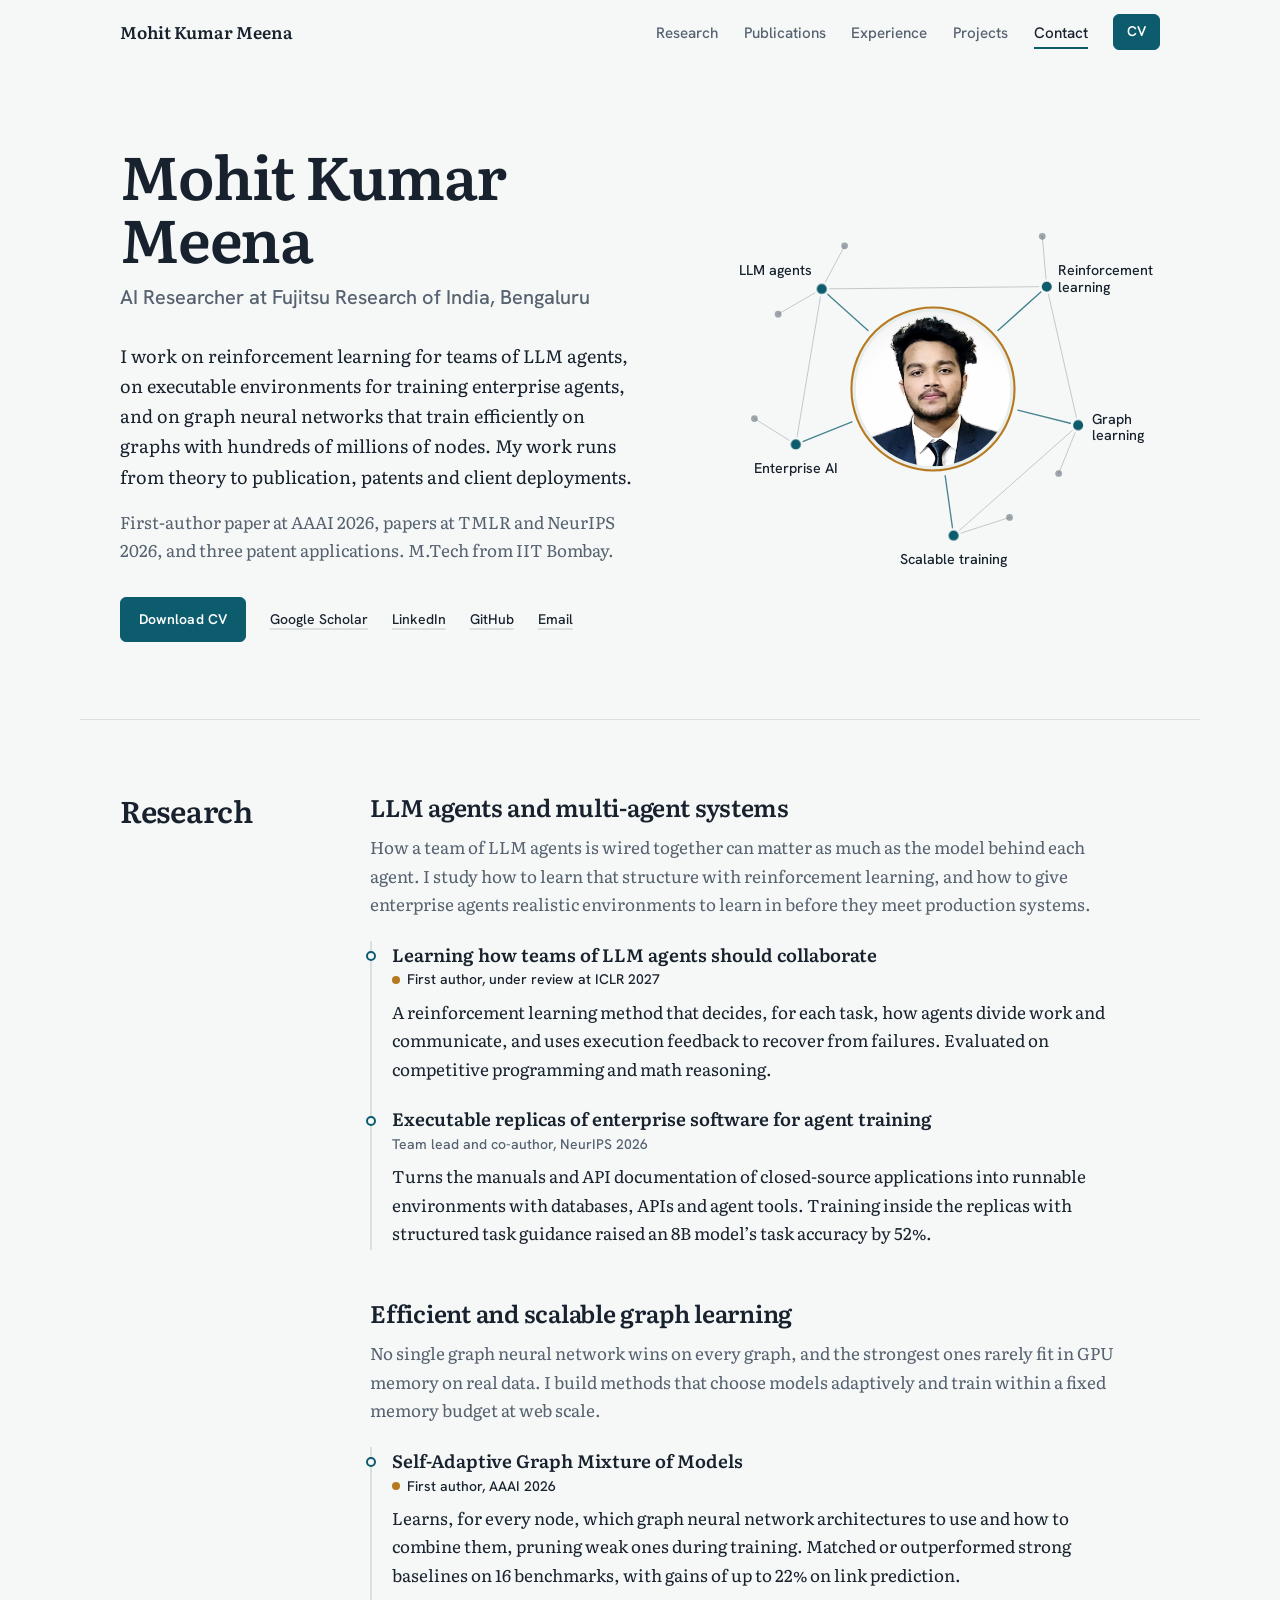
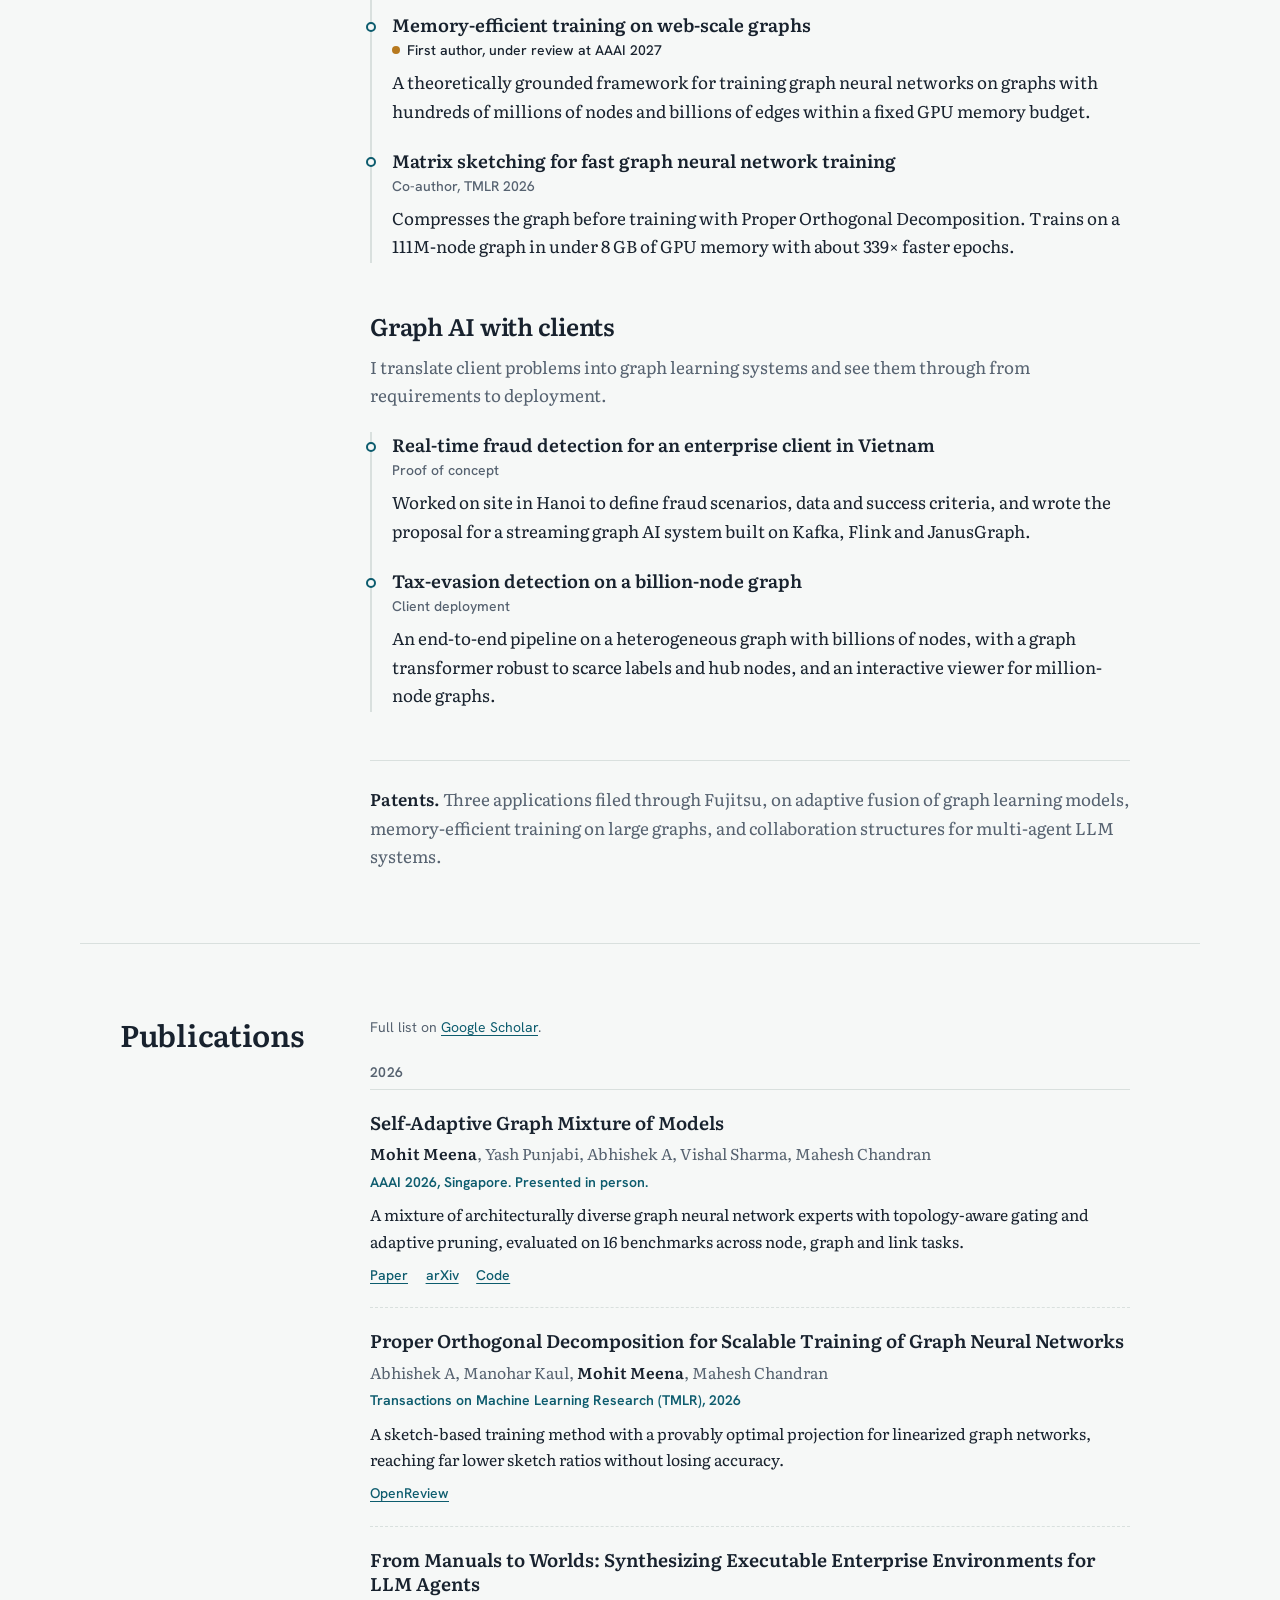
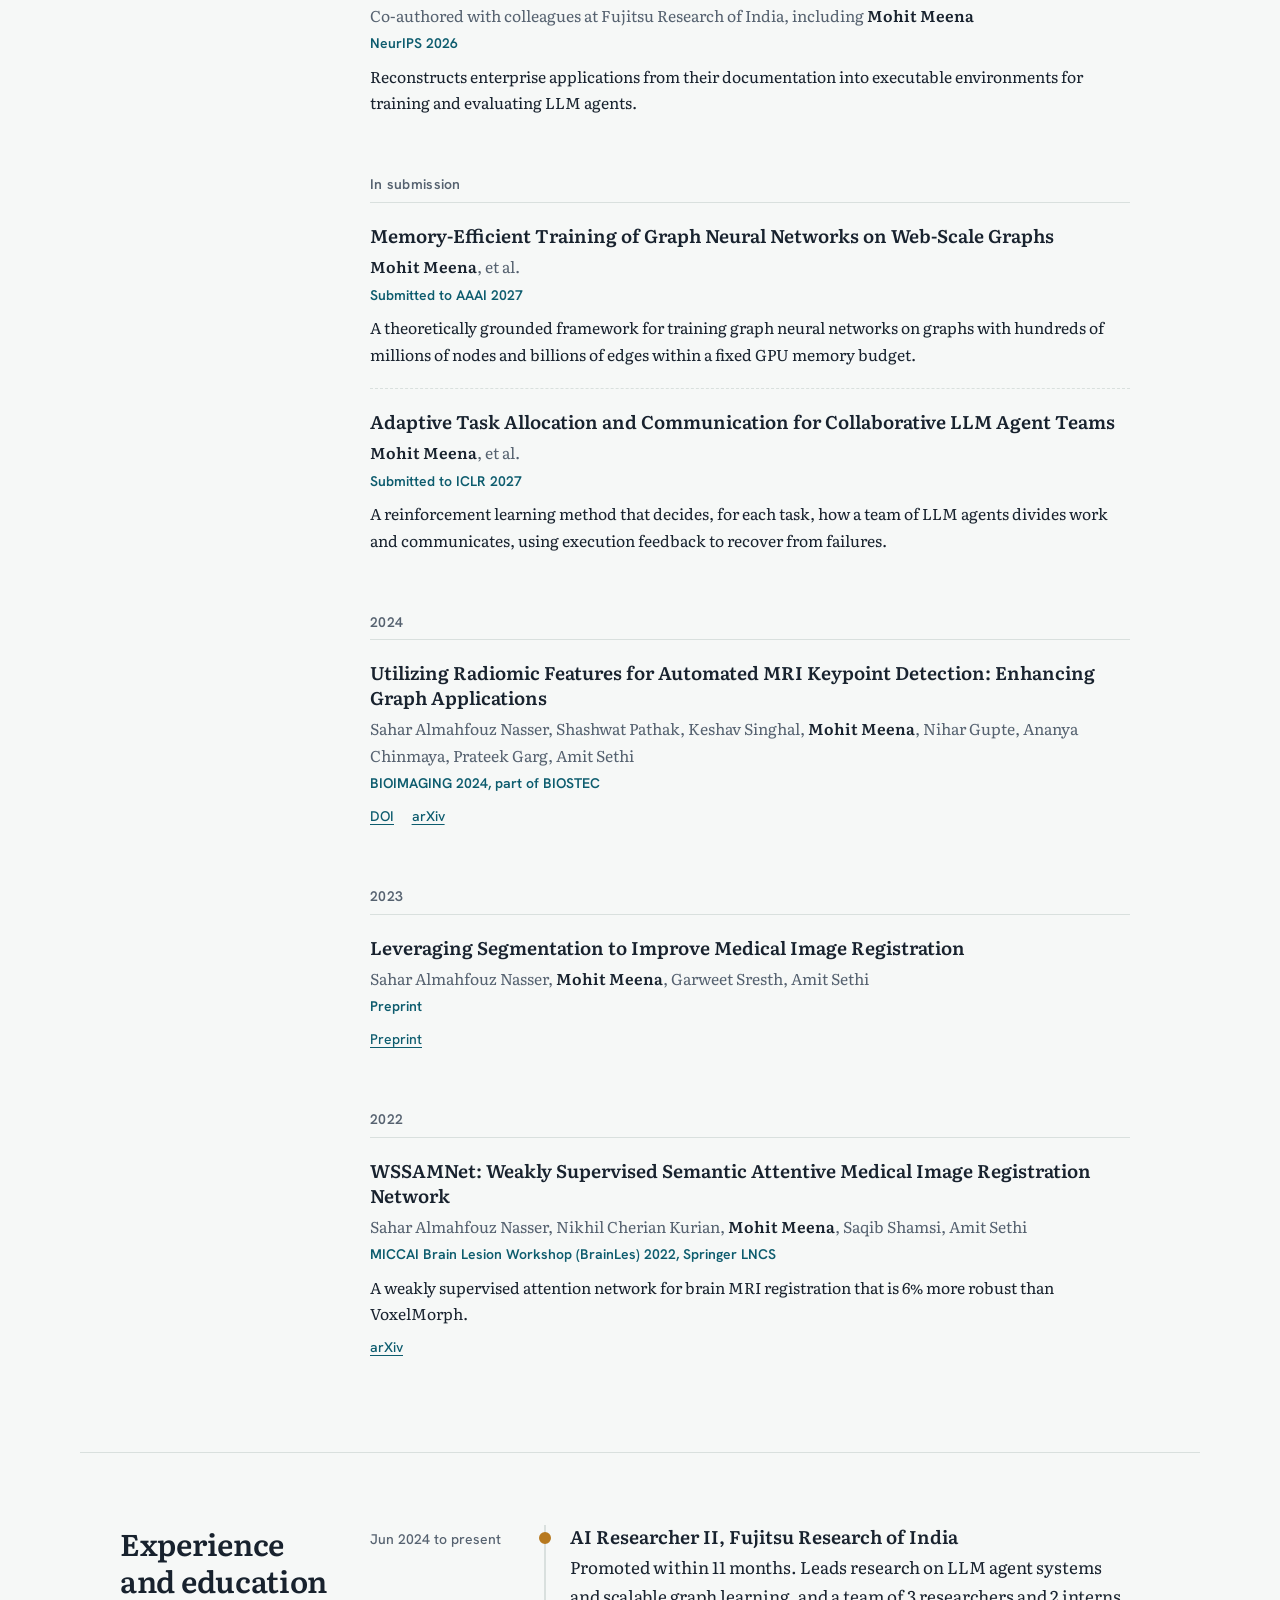
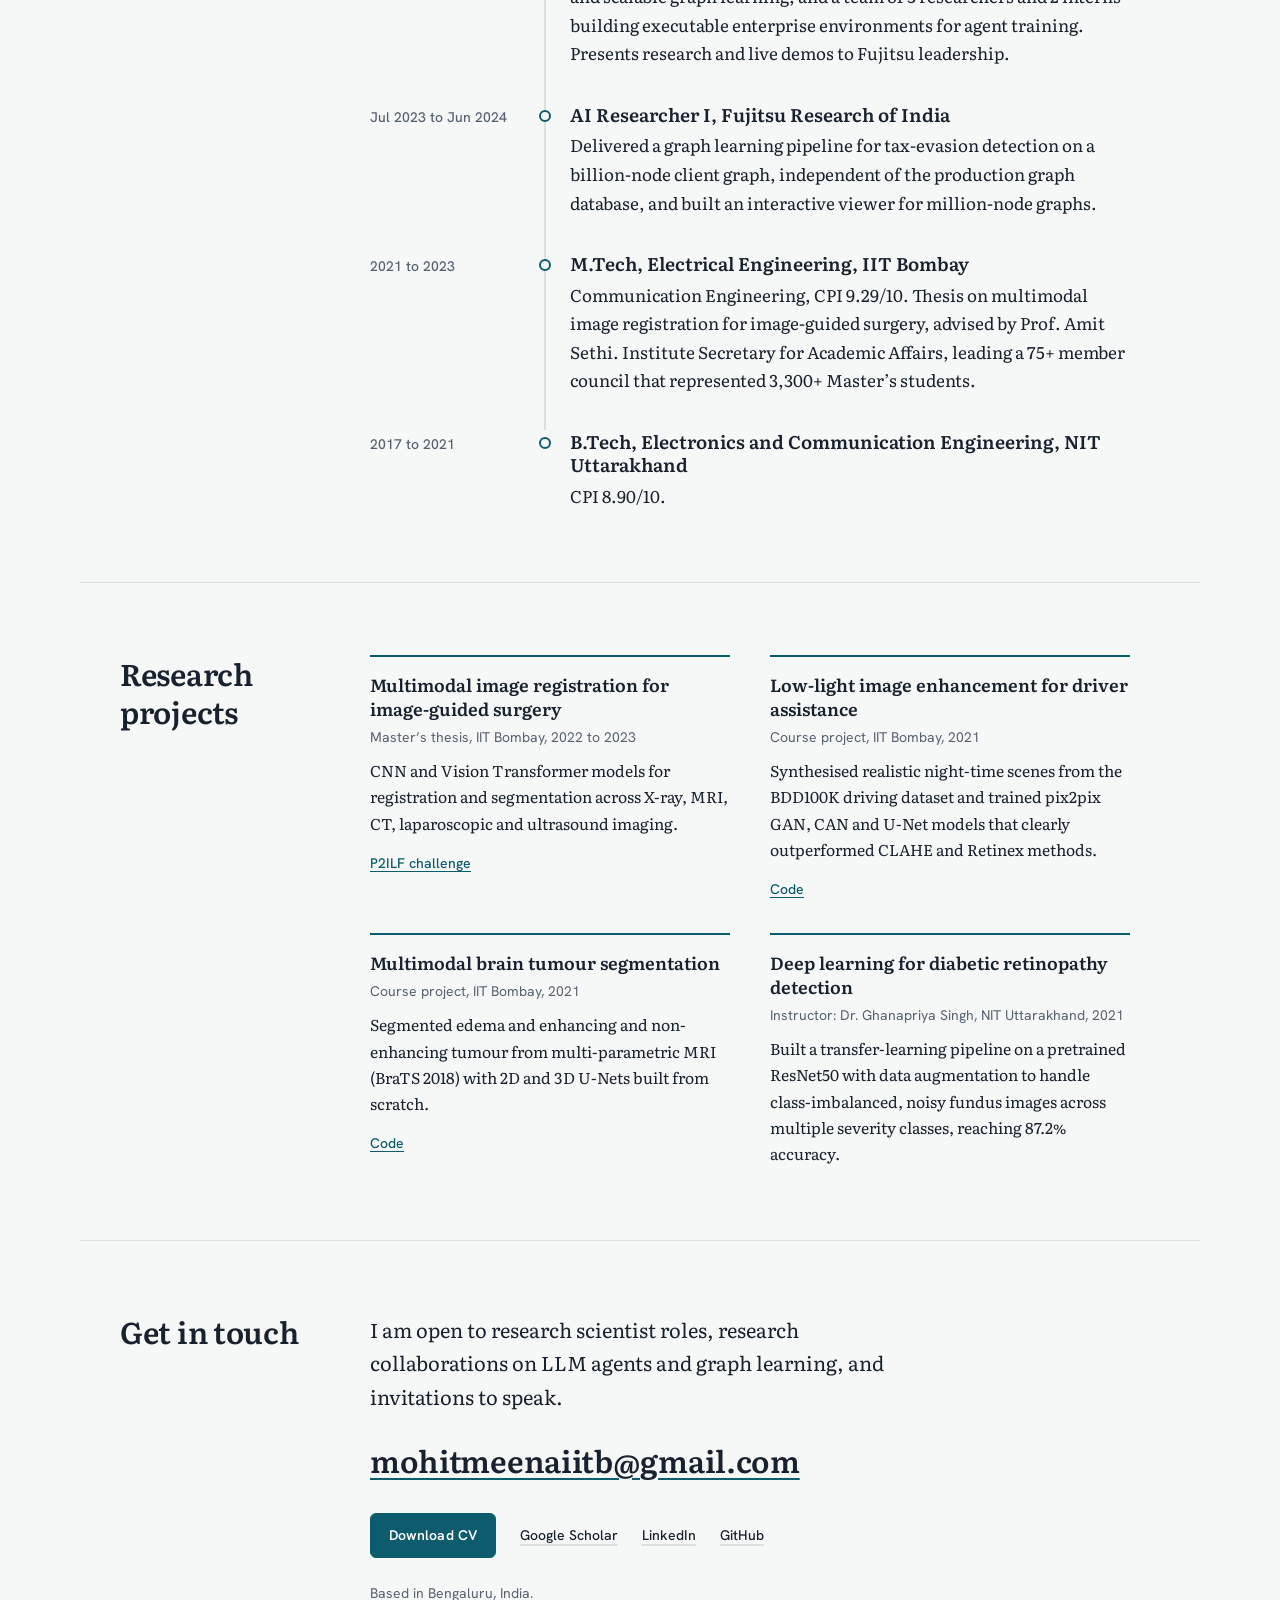
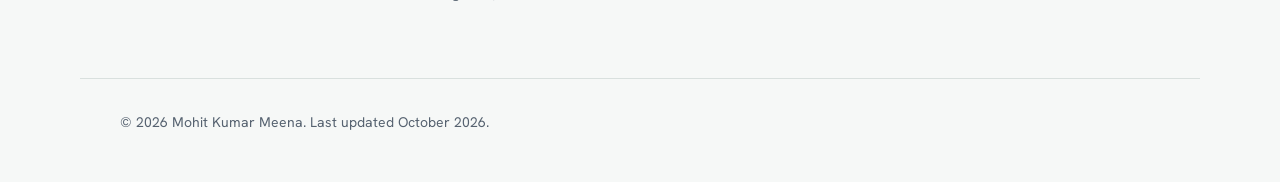
==== commit 7876c761: "Sync publications and projects with latest resume - Add two under-review first-author manuscripts (A" ====
--- a/index.html
+++ b/index.html
@@ -251,25 +251,48 @@
               <p class="summary">Reconstructs enterprise applications from their documentation into executable environments for training and evaluating LLM agents.</p>
             </li>
           </ol>
-          <p class="review-note">
-            Two first-author manuscripts are under review, on learned collaboration for teams of LLM agents (ICLR 2027)
-            and on memory-efficient training for web-scale graphs (AAAI 2027).
-          </p>
+        </div>
+
+        <div class="year-group">
+          <h3 class="year">In submission</h3>
+          <ol class="pubs">
+            <li class="pub">
+              <h4>Memory-Efficient Training of Graph Neural Networks on Web-Scale Graphs</h4>
+              <p class="authors"><strong>Mohit Meena</strong>, et al.</p>
+              <p class="venue">Submitted to AAAI 2027</p>
+              <p class="summary">A theoretically grounded framework for training graph neural networks on graphs with hundreds of millions of nodes and billions of edges within a fixed GPU memory budget.</p>
+            </li>
+            <li class="pub">
+              <h4>Adaptive Task Allocation and Communication for Collaborative LLM Agent Teams</h4>
+              <p class="authors"><strong>Mohit Meena</strong>, et al.</p>
+              <p class="venue">Submitted to ICLR 2027</p>
+              <p class="summary">A reinforcement learning method that decides, for each task, how a team of LLM agents divides work and communicates, using execution feedback to recover from failures.</p>
+            </li>
+          </ol>
+        </div>
+
+        <div class="year-group">
+          <h3 class="year">2024</h3>
+          <ol class="pubs">
+            <li class="pub">
+              <h4><a href="https://doi.org/10.5220/0012568800003657" target="_blank" rel="noopener">Utilizing Radiomic Features for Automated MRI Keypoint Detection: Enhancing Graph Applications</a></h4>
+              <p class="authors">Sahar Almahfouz Nasser, Shashwat Pathak, Keshav Singhal, <strong>Mohit Meena</strong>, Nihar Gupte, Ananya Chinmaya, Prateek Garg, Amit Sethi</p>
+              <p class="venue">BIOIMAGING 2024, part of BIOSTEC</p>
+              <p class="pub-links">
+                <a href="https://doi.org/10.5220/0012568800003657" target="_blank" rel="noopener">DOI</a>
+                <a href="https://arxiv.org/abs/2311.18281" target="_blank" rel="noopener">arXiv</a>
+              </p>
+            </li>
+          </ol>
         </div>
 
         <div class="year-group">
           <h3 class="year">2023</h3>
           <ol class="pubs">
             <li class="pub">
-              <h4><a href="https://arxiv.org/abs/2311.18281" target="_blank" rel="noopener">Utilizing Radiomic Feature Analysis for Automated MRI Keypoint Detection: Enhancing Graph Applications</a></h4>
-              <p class="authors">Sahar Almahfouz Nasser, Shashwat Pathak, Keshav Singhal, <strong>Mohit Meena</strong>, Nihar Gupte, Ananya Chinmaya, Prateek Garg, Amit Sethi</p>
-              <p class="venue">arXiv preprint</p>
-              <p class="pub-links"><a href="https://arxiv.org/abs/2311.18281" target="_blank" rel="noopener">arXiv</a></p>
-            </li>
-            <li class="pub">
               <h4><a href="https://www.authorea.com/users/691387/articles/682060-leveraging-segmentation-to-improve-medical-image-registration" target="_blank" rel="noopener">Leveraging Segmentation to Improve Medical Image Registration</a></h4>
               <p class="authors">Sahar Almahfouz Nasser, <strong>Mohit Meena</strong>, Garweet Sresth, Amit Sethi</p>
-              <p class="venue">Authorea preprint</p>
+              <p class="venue">Preprint</p>
               <p class="pub-links"><a href="https://www.authorea.com/users/691387/articles/682060-leveraging-segmentation-to-improve-medical-image-registration" target="_blank" rel="noopener">Preprint</a></p>
             </li>
           </ol>
@@ -329,7 +352,7 @@
 
     <!-- ============================== Projects ============================== -->
     <section class="section" id="projects" aria-labelledby="h-proj">
-      <h2 id="h-proj">Graduate projects</h2>
+      <h2 id="h-proj">Research projects</h2>
       <div class="section-body">
         <ul class="projects">
           <li class="project">
@@ -345,16 +368,15 @@
             <p class="project-links"><a href="https://github.com/mohitin/low-light-enhancement" target="_blank" rel="noopener">Code</a></p>
           </li>
           <li class="project">
-            <h3>MRI super-resolution with generative adversarial networks</h3>
-            <p class="project-meta">Course project, IIT Bombay, 2022</p>
-            <p>Implemented SRGAN from scratch for 4&times; super-resolution of brain MRI from the ISBI 2022 BraTSReg challenge, reaching PSNR 47.1&nbsp;dB and SSIM 0.70.</p>
-            <p class="project-links"><a href="https://github.com/mohitin/Anisotrpic-MRI-super-resolution-using-cGANs" target="_blank" rel="noopener">Code</a></p>
-          </li>
-          <li class="project">
             <h3>Multimodal brain tumour segmentation</h3>
             <p class="project-meta">Course project, IIT Bombay, 2021</p>
             <p>Segmented edema and enhancing and non-enhancing tumour from multi-parametric MRI (BraTS 2018) with 2D and 3D U-Nets built from scratch.</p>
             <p class="project-links"><a href="https://github.com/mohitin/Brain-tumor-segmentation" target="_blank" rel="noopener">Code</a></p>
+          </li>
+          <li class="project">
+            <h3>Deep learning for diabetic retinopathy detection</h3>
+            <p class="project-meta">Instructor: Dr. Ghanapriya Singh, NIT Uttarakhand, 2021</p>
+            <p>Built a transfer-learning pipeline on a pretrained ResNet50 with data augmentation to handle class-imbalanced, noisy fundus images across multiple severity classes, reaching 87.2% accuracy.</p>
           </li>
         </ul>
       </div>
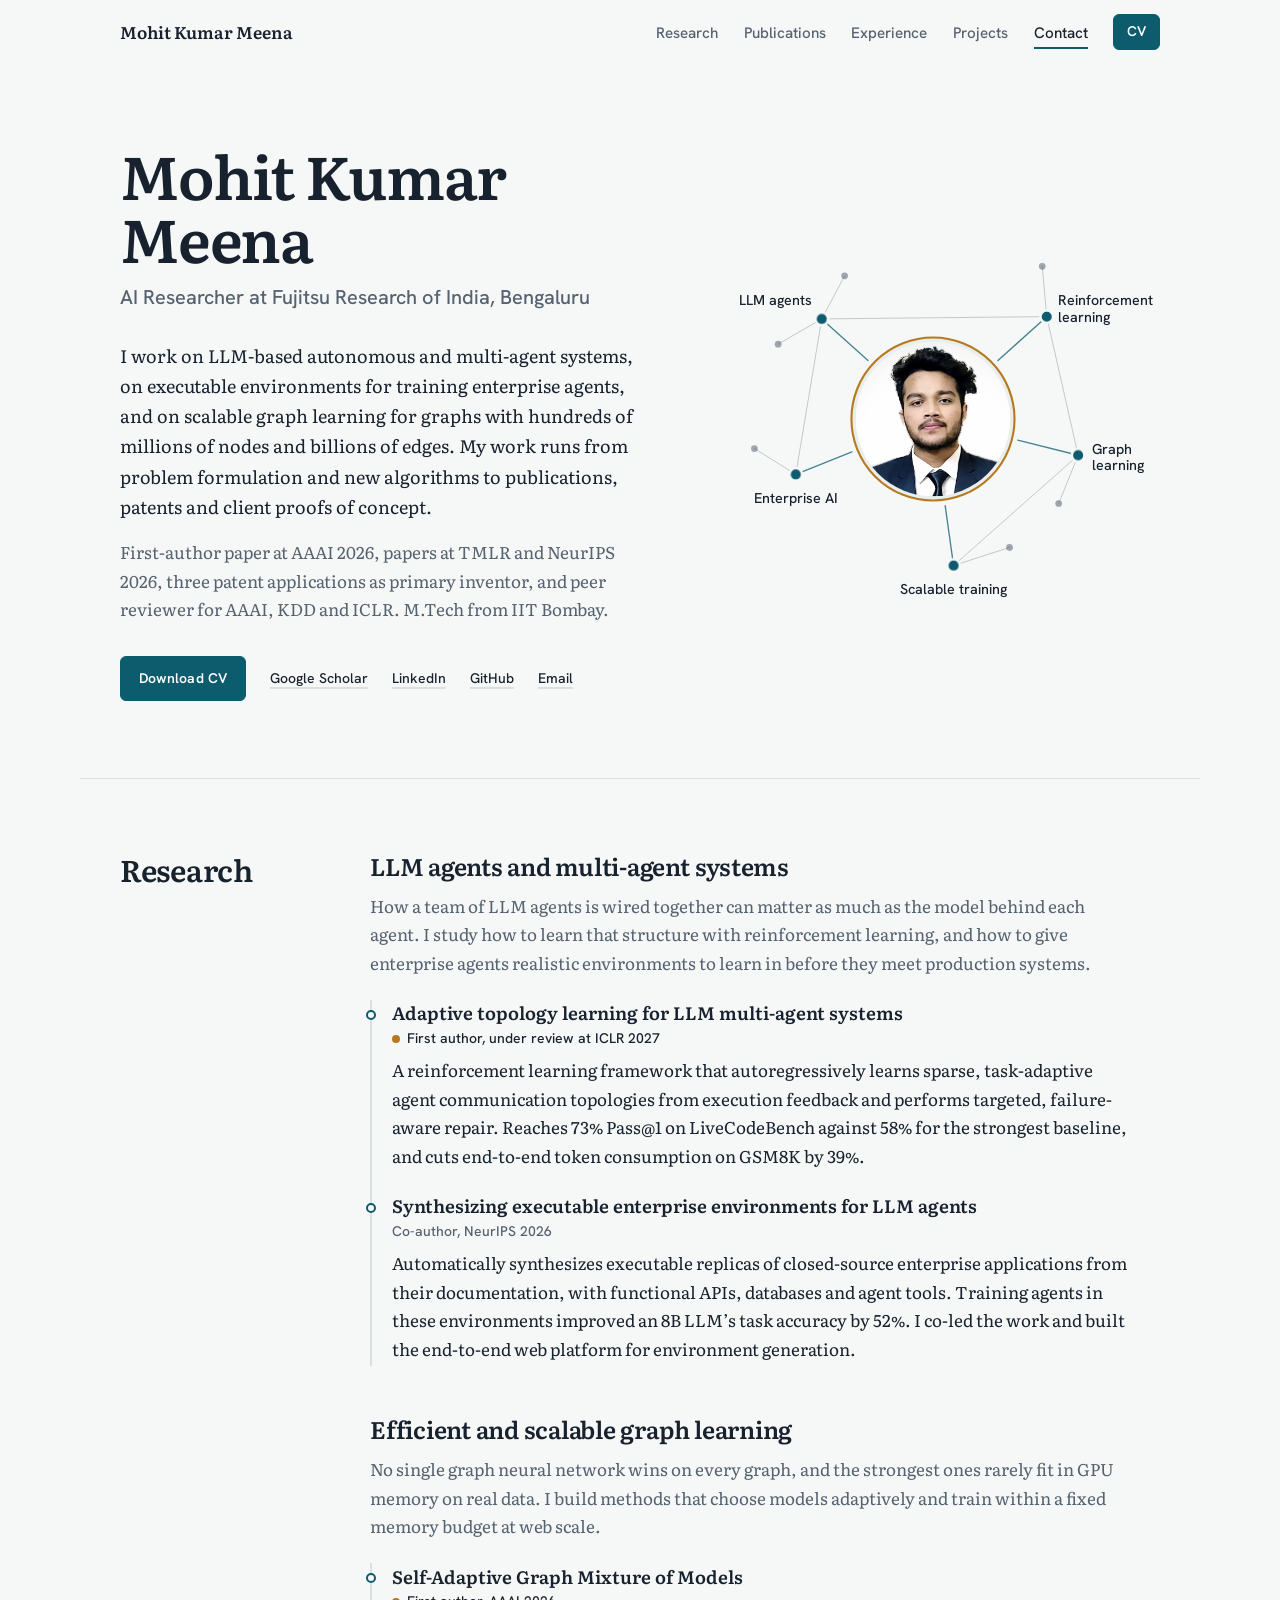
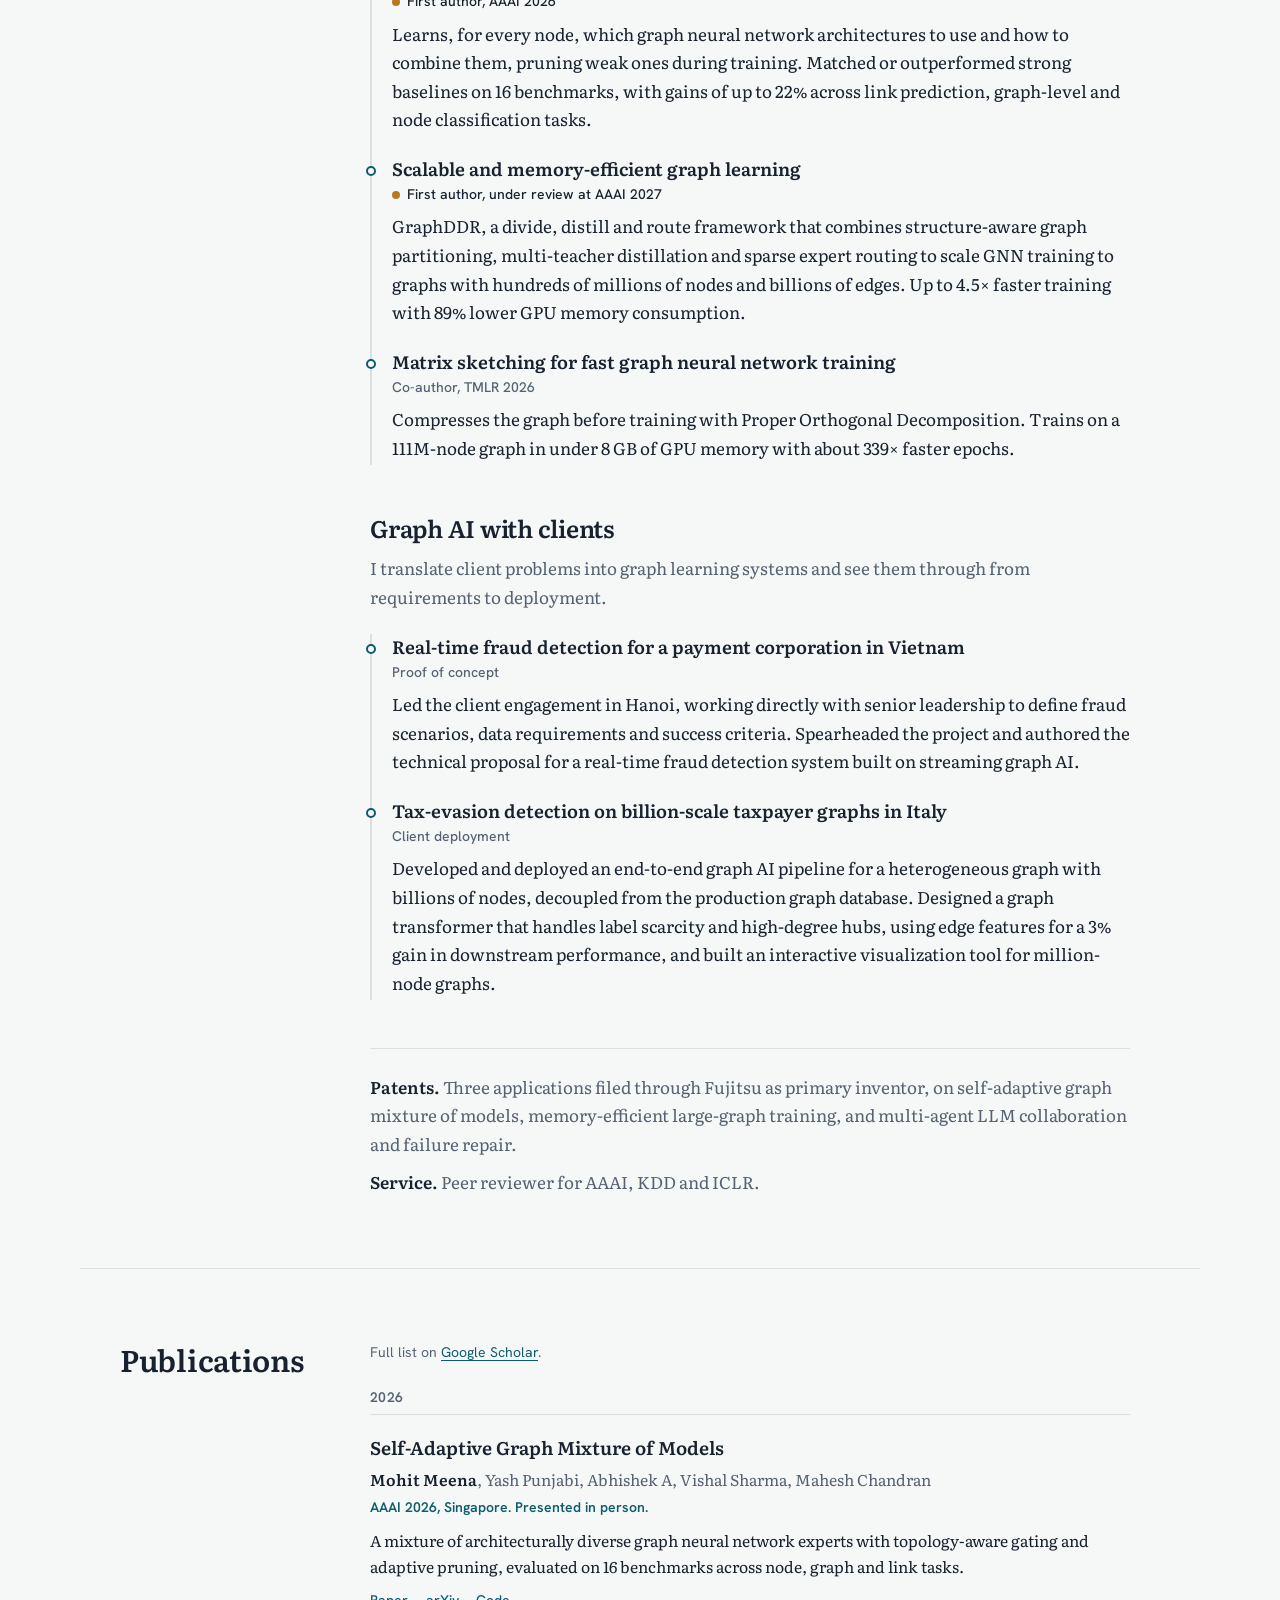
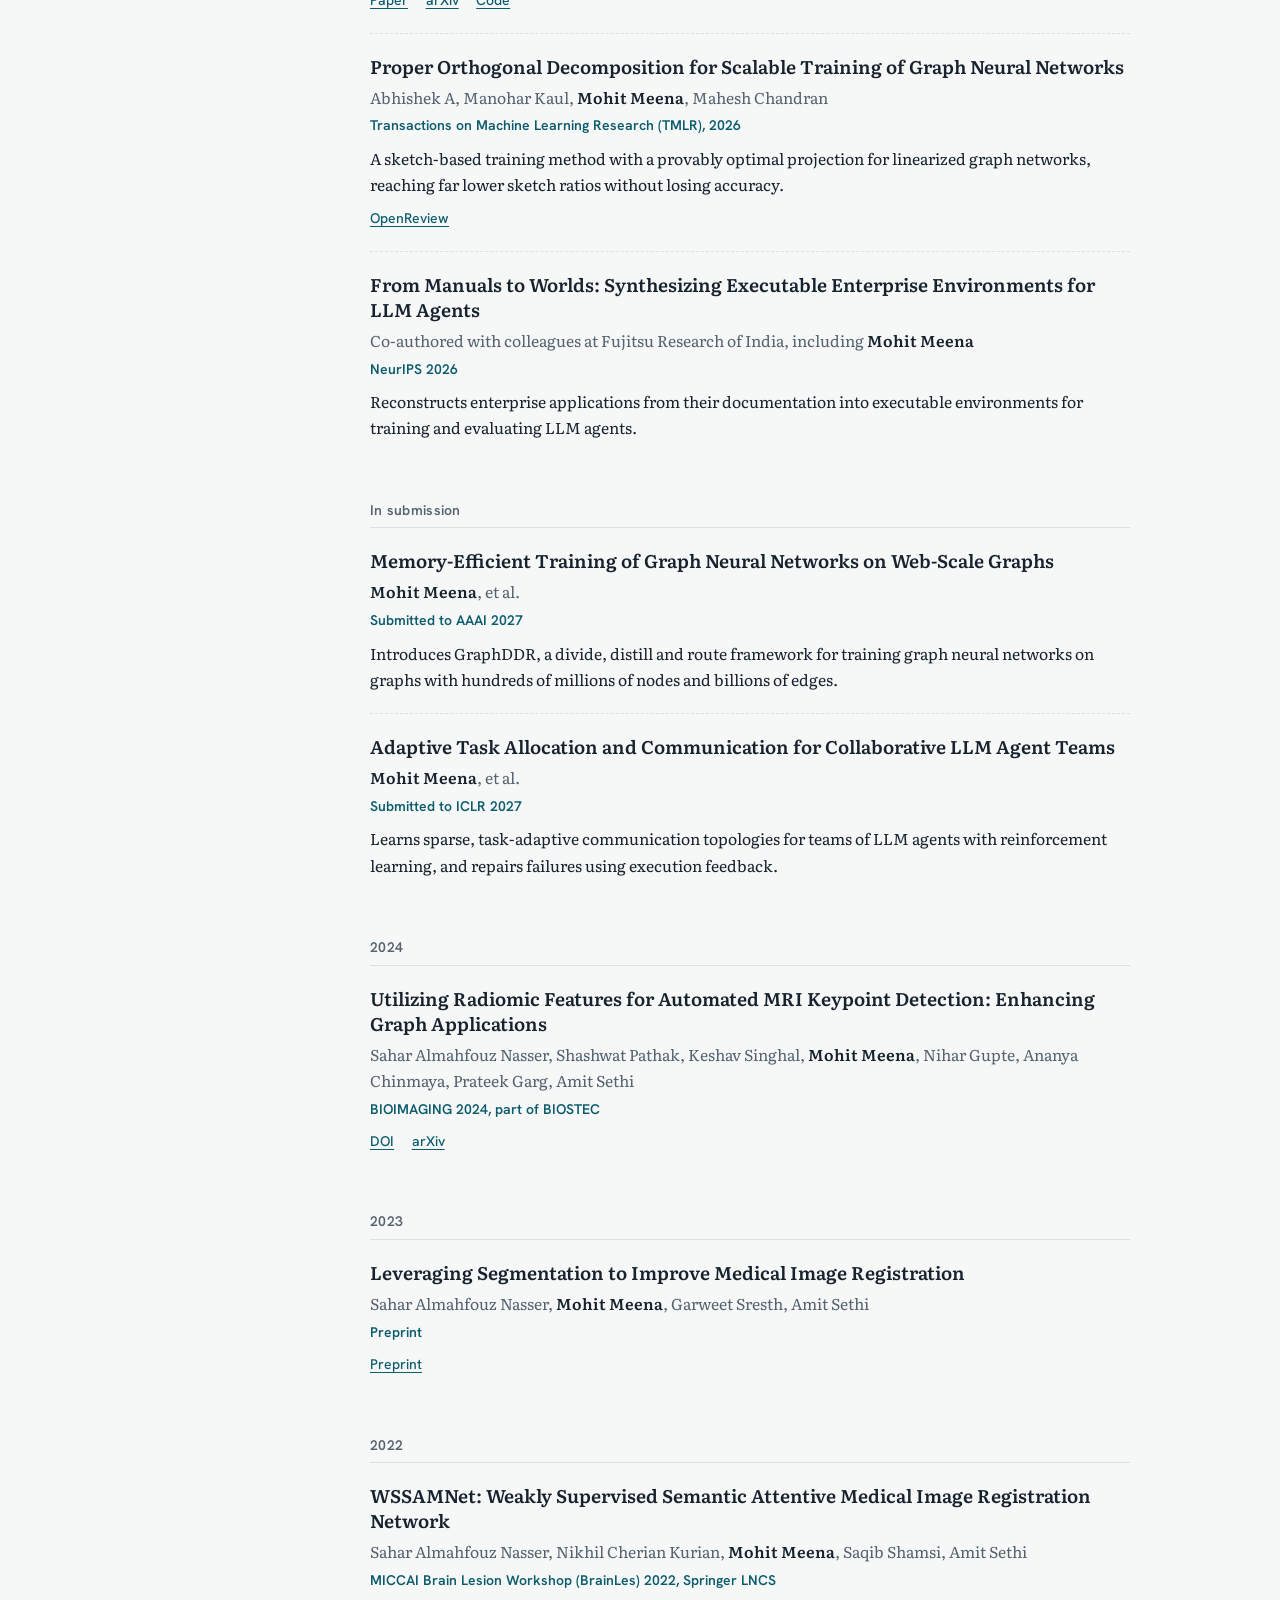
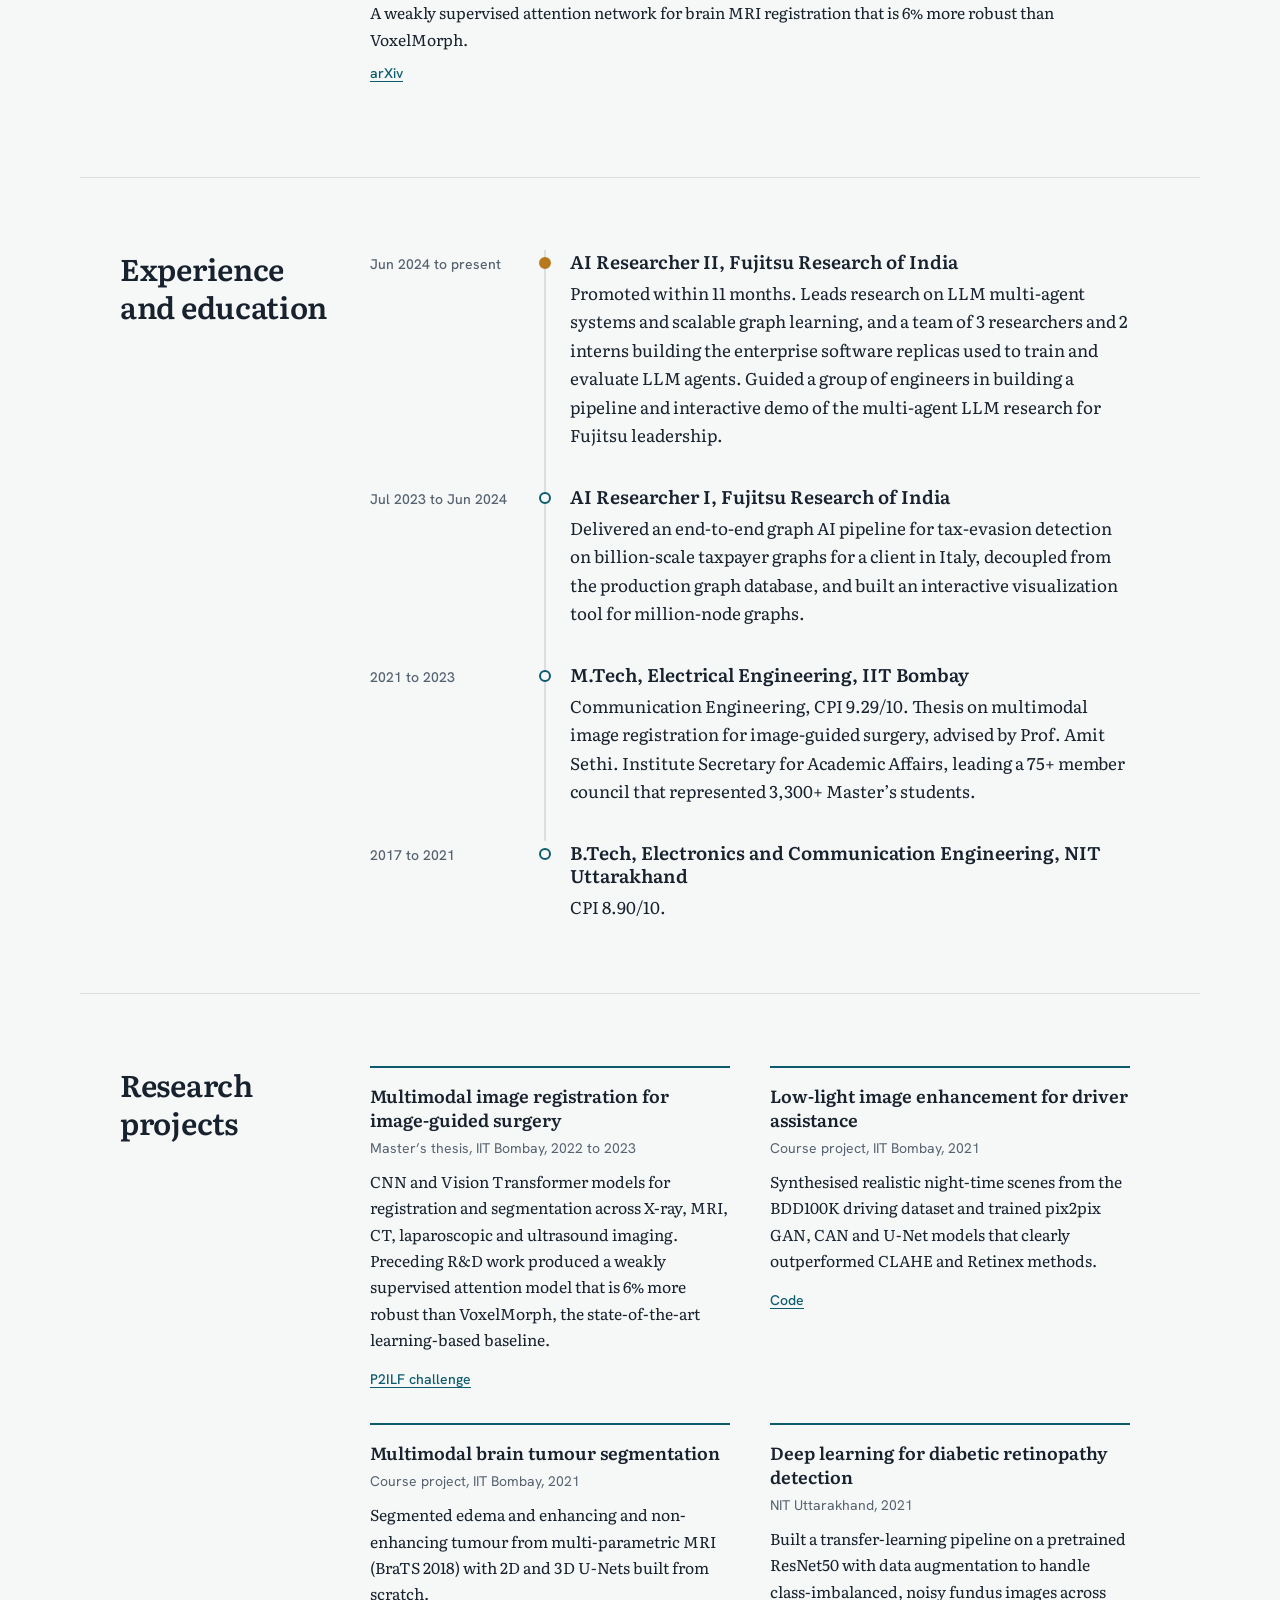
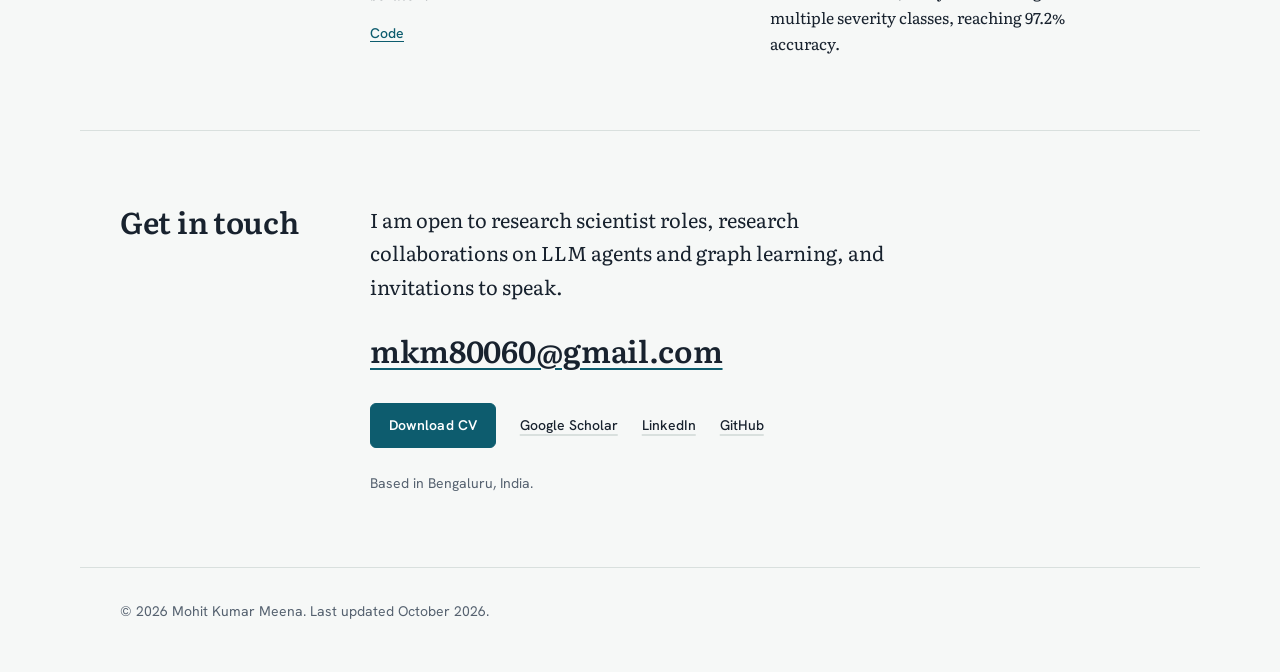
==== commit e63188c7: "Sync portfolio with the October 2026 resume - Contact email changed to mkm80060@gmail.com (hero, con" ====
--- a/index.html
+++ b/index.html
@@ -4,14 +4,14 @@
   <meta charset="utf-8">
   <meta name="viewport" content="width=device-width, initial-scale=1">
   <title>Mohit Kumar Meena | AI Researcher</title>
-  <meta name="description" content="Mohit Kumar Meena is an AI researcher at Fujitsu Research of India working on reinforcement learning for LLM agent systems, executable environments for enterprise agents, and scalable graph neural networks.">
+  <meta name="description" content="Mohit Kumar Meena is an AI researcher at Fujitsu Research of India working on LLM-based autonomous and multi-agent systems, executable environments for enterprise agent training, and scalable graph learning on billion-edge graphs.">
   <meta name="author" content="Mohit Kumar Meena">
   <link rel="canonical" href="https://mohitin.github.io/">
 
   <!-- Link previews (LinkedIn, Slack, WhatsApp, X) -->
   <meta property="og:type" content="profile">
   <meta property="og:title" content="Mohit Kumar Meena | AI Researcher">
-  <meta property="og:description" content="Reinforcement learning for LLM agent systems, executable environments for enterprise agents, and graph neural networks at web scale.">
+  <meta property="og:description" content="LLM-based multi-agent systems, executable environments for enterprise agent training, and scalable graph learning on billion-edge graphs.">
   <meta property="og:url" content="https://mohitin.github.io/">
   <meta property="og:image" content="https://mohitin.github.io/assets/img/og-card.png">
   <meta property="og:image:width" content="1200">
@@ -40,7 +40,7 @@
       {"@type": "CollegeOrUniversity", "name": "National Institute of Technology Uttarakhand"}
     ],
     "address": {"@type": "PostalAddress", "addressLocality": "Bengaluru", "addressCountry": "IN"},
-    "email": "mailto:mohitmeenaiitb@gmail.com",
+    "email": "mailto:mkm80060@gmail.com",
     "url": "https://mohitin.github.io/",
     "image": "https://mohitin.github.io/assets/img/mohit-meena.jpg",
     "sameAs": [
@@ -80,20 +80,21 @@
         <h1 id="hero-name">Mohit Kumar Meena</h1>
         <p class="hero-role">AI Researcher at Fujitsu Research of India, Bengaluru</p>
         <p class="hero-bio">
-          I work on reinforcement learning for teams of LLM agents, on executable environments
-          for training enterprise agents, and on graph neural networks that train efficiently on graphs
-          with hundreds of millions of nodes. My work runs from theory to publication, patents and client deployments.
+          I work on LLM-based autonomous and multi-agent systems, on executable environments
+          for training enterprise agents, and on scalable graph learning for graphs with hundreds of millions
+          of nodes and billions of edges. My work runs from problem formulation and new algorithms
+          to publications, patents and client proofs of concept.
         </p>
         <p class="hero-cred">
-          First-author paper at AAAI 2026, papers at TMLR and NeurIPS 2026, and three patent applications.
-          M.Tech from IIT Bombay.
+          First-author paper at AAAI 2026, papers at TMLR and NeurIPS 2026, three patent applications
+          as primary inventor, and peer reviewer for AAAI, KDD and ICLR. M.Tech from IIT Bombay.
         </p>
         <div class="hero-actions">
           <a class="btn" data-cv href="assets/Mohit_Kumar_Meena_CV.pdf" target="_blank" rel="noopener">Download CV</a>
           <a class="link" href="https://scholar.google.com/citations?user=cWGFg8sAAAAJ" target="_blank" rel="noopener">Google Scholar</a>
           <a class="link" href="https://www.linkedin.com/in/mohit-meena-5669a01a7/" target="_blank" rel="noopener">LinkedIn</a>
           <a class="link" href="https://github.com/mohitin" target="_blank" rel="noopener">GitHub</a>
-          <a class="link" href="mailto:mohitmeenaiitb@gmail.com">Email</a>
+          <a class="link" href="mailto:mkm80060@gmail.com">Email</a>
         </div>
       </div>
 
@@ -158,12 +159,12 @@
           </p>
           <ul class="work">
             <li>
-              <div class="work-head"><h4>Learning how teams of LLM agents should collaborate</h4><span class="status lead">First author, under review at ICLR 2027</span></div>
-              <p>A reinforcement learning method that decides, for each task, how agents divide work and communicate, and uses execution feedback to recover from failures. Evaluated on competitive programming and math reasoning.</p>
-            </li>
-            <li>
-              <div class="work-head"><h4>Executable replicas of enterprise software for agent training</h4><span class="status">Team lead and co-author, NeurIPS 2026</span></div>
-              <p>Turns the manuals and API documentation of closed-source applications into runnable environments with databases, APIs and agent tools. Training inside the replicas with structured task guidance raised an 8B model&rsquo;s task accuracy by 52%.</p>
+              <div class="work-head"><h4>Adaptive topology learning for LLM multi-agent systems</h4><span class="status lead">First author, under review at ICLR 2027</span></div>
+              <p>A reinforcement learning framework that autoregressively learns sparse, task-adaptive agent communication topologies from execution feedback and performs targeted, failure-aware repair. Reaches 73% Pass@1 on LiveCodeBench against 58% for the strongest baseline, and cuts end-to-end token consumption on GSM8K by 39%.</p>
+            </li>
+            <li>
+              <div class="work-head"><h4>Synthesizing executable enterprise environments for LLM agents</h4><span class="status">Co-author, NeurIPS 2026</span></div>
+              <p>Automatically synthesizes executable replicas of closed-source enterprise applications from their documentation, with functional APIs, databases and agent tools. Training agents in these environments improved an 8B LLM&rsquo;s task accuracy by 52%. I co-led the work and built the end-to-end web platform for environment generation.</p>
             </li>
           </ul>
         </article>
@@ -177,11 +178,11 @@
           <ul class="work">
             <li>
               <div class="work-head"><h4>Self-Adaptive Graph Mixture of Models</h4><span class="status lead">First author, AAAI 2026</span></div>
-              <p>Learns, for every node, which graph neural network architectures to use and how to combine them, pruning weak ones during training. Matched or outperformed strong baselines on 16 benchmarks, with gains of up to 22% on link prediction.</p>
-            </li>
-            <li>
-              <div class="work-head"><h4>Memory-efficient training on web-scale graphs</h4><span class="status lead">First author, under review at AAAI 2027</span></div>
-              <p>A theoretically grounded framework for training graph neural networks on graphs with hundreds of millions of nodes and billions of edges within a fixed GPU memory budget.</p>
+              <p>Learns, for every node, which graph neural network architectures to use and how to combine them, pruning weak ones during training. Matched or outperformed strong baselines on 16 benchmarks, with gains of up to 22% across link prediction, graph-level and node classification tasks.</p>
+            </li>
+            <li>
+              <div class="work-head"><h4>Scalable and memory-efficient graph learning</h4><span class="status lead">First author, under review at AAAI 2027</span></div>
+              <p>GraphDDR, a divide, distill and route framework that combines structure-aware graph partitioning, multi-teacher distillation and sparse expert routing to scale GNN training to graphs with hundreds of millions of nodes and billions of edges. Up to 4.5&times; faster training with 89% lower GPU memory consumption.</p>
             </li>
             <li>
               <div class="work-head"><h4>Matrix sketching for fast graph neural network training</h4><span class="status">Co-author, TMLR 2026</span></div>
@@ -197,19 +198,22 @@
           </p>
           <ul class="work">
             <li>
-              <div class="work-head"><h4>Real-time fraud detection for an enterprise client in Vietnam</h4><span class="status">Proof of concept</span></div>
-              <p>Worked on site in Hanoi to define fraud scenarios, data and success criteria, and wrote the proposal for a streaming graph AI system built on Kafka, Flink and JanusGraph.</p>
-            </li>
-            <li>
-              <div class="work-head"><h4>Tax-evasion detection on a billion-node graph</h4><span class="status">Client deployment</span></div>
-              <p>An end-to-end pipeline on a heterogeneous graph with billions of nodes, with a graph transformer robust to scarce labels and hub nodes, and an interactive viewer for million-node graphs.</p>
+              <div class="work-head"><h4>Real-time fraud detection for a payment corporation in Vietnam</h4><span class="status">Proof of concept</span></div>
+              <p>Led the client engagement in Hanoi, working directly with senior leadership to define fraud scenarios, data requirements and success criteria. Spearheaded the project and authored the technical proposal for a real-time fraud detection system built on streaming graph AI.</p>
+            </li>
+            <li>
+              <div class="work-head"><h4>Tax-evasion detection on billion-scale taxpayer graphs in Italy</h4><span class="status">Client deployment</span></div>
+              <p>Developed and deployed an end-to-end graph AI pipeline for a heterogeneous graph with billions of nodes, decoupled from the production graph database. Designed a graph transformer that handles label scarcity and high-degree hubs, using edge features for a 3% gain in downstream performance, and built an interactive visualization tool for million-node graphs.</p>
             </li>
           </ul>
         </article>
 
         <p class="patents">
-          <strong>Patents.</strong> Three applications filed through Fujitsu, on adaptive fusion of graph learning models,
-          memory-efficient training on large graphs, and collaboration structures for multi-agent LLM systems.
+          <strong>Patents.</strong> Three applications filed through Fujitsu as primary inventor, on self-adaptive graph mixture of models,
+          memory-efficient large-graph training, and multi-agent LLM collaboration and failure repair.
+        </p>
+        <p class="patents">
+          <strong>Service.</strong> Peer reviewer for AAAI, KDD and ICLR.
         </p>
       </div>
     </section>
@@ -260,13 +264,13 @@
               <h4>Memory-Efficient Training of Graph Neural Networks on Web-Scale Graphs</h4>
               <p class="authors"><strong>Mohit Meena</strong>, et al.</p>
               <p class="venue">Submitted to AAAI 2027</p>
-              <p class="summary">A theoretically grounded framework for training graph neural networks on graphs with hundreds of millions of nodes and billions of edges within a fixed GPU memory budget.</p>
+              <p class="summary">Introduces GraphDDR, a divide, distill and route framework for training graph neural networks on graphs with hundreds of millions of nodes and billions of edges.</p>
             </li>
             <li class="pub">
               <h4>Adaptive Task Allocation and Communication for Collaborative LLM Agent Teams</h4>
               <p class="authors"><strong>Mohit Meena</strong>, et al.</p>
               <p class="venue">Submitted to ICLR 2027</p>
-              <p class="summary">A reinforcement learning method that decides, for each task, how a team of LLM agents divides work and communicates, using execution feedback to recover from failures.</p>
+              <p class="summary">Learns sparse, task-adaptive communication topologies for teams of LLM agents with reinforcement learning, and repairs failures using execution feedback.</p>
             </li>
           </ol>
         </div>
@@ -322,14 +326,14 @@
             <p class="tl-when">Jun 2024 to present</p>
             <div class="tl-what">
               <h3>AI Researcher II, Fujitsu Research of India</h3>
-              <p>Promoted within 11 months. Leads research on LLM agent systems and scalable graph learning, and a team of 3 researchers and 2 interns building executable enterprise environments for agent training. Presents research and live demos to Fujitsu leadership.</p>
+              <p>Promoted within 11 months. Leads research on LLM multi-agent systems and scalable graph learning, and a team of 3 researchers and 2 interns building the enterprise software replicas used to train and evaluate LLM agents. Guided a group of engineers in building a pipeline and interactive demo of the multi-agent LLM research for Fujitsu leadership.</p>
             </div>
           </li>
           <li class="tl">
             <p class="tl-when">Jul 2023 to Jun 2024</p>
             <div class="tl-what">
               <h3>AI Researcher I, Fujitsu Research of India</h3>
-              <p>Delivered a graph learning pipeline for tax-evasion detection on a billion-node client graph, independent of the production graph database, and built an interactive viewer for million-node graphs.</p>
+              <p>Delivered an end-to-end graph AI pipeline for tax-evasion detection on billion-scale taxpayer graphs for a client in Italy, decoupled from the production graph database, and built an interactive visualization tool for million-node graphs.</p>
             </div>
           </li>
           <li class="tl">
@@ -358,7 +362,7 @@
           <li class="project">
             <h3>Multimodal image registration for image-guided surgery</h3>
             <p class="project-meta">Master&rsquo;s thesis, IIT Bombay, 2022 to 2023</p>
-            <p>CNN and Vision Transformer models for registration and segmentation across X-ray, MRI, CT, laparoscopic and ultrasound imaging.</p>
+            <p>CNN and Vision Transformer models for registration and segmentation across X-ray, MRI, CT, laparoscopic and ultrasound imaging. Preceding R&amp;D work produced a weakly supervised attention model that is 6% more robust than VoxelMorph, the state-of-the-art learning-based baseline.</p>
             <p class="project-links"><a href="https://p2ilf.grand-challenge.org/" target="_blank" rel="noopener">P2ILF challenge</a></p>
           </li>
           <li class="project">
@@ -375,8 +379,8 @@
           </li>
           <li class="project">
             <h3>Deep learning for diabetic retinopathy detection</h3>
-            <p class="project-meta">Instructor: Dr. Ghanapriya Singh, NIT Uttarakhand, 2021</p>
-            <p>Built a transfer-learning pipeline on a pretrained ResNet50 with data augmentation to handle class-imbalanced, noisy fundus images across multiple severity classes, reaching 87.2% accuracy.</p>
+            <p class="project-meta">NIT Uttarakhand, 2021</p>
+            <p>Built a transfer-learning pipeline on a pretrained ResNet50 with data augmentation to handle class-imbalanced, noisy fundus images across multiple severity classes, reaching 97.2% accuracy.</p>
           </li>
         </ul>
       </div>
@@ -387,7 +391,7 @@
       <h2 id="h-contact">Get in touch</h2>
       <div class="section-body">
         <p class="contact-lead">I am open to research scientist roles, research collaborations on LLM agents and graph learning, and invitations to speak.</p>
-        <p class="contact-email"><a href="mailto:mohitmeenaiitb@gmail.com">mohitmeenaiitb@gmail.com</a></p>
+        <p class="contact-email"><a href="mailto:mkm80060@gmail.com">mkm80060@gmail.com</a></p>
         <div class="hero-actions">
           <a class="btn" data-cv href="assets/Mohit_Kumar_Meena_CV.pdf" target="_blank" rel="noopener">Download CV</a>
           <a class="link" href="https://scholar.google.com/citations?user=cWGFg8sAAAAJ" target="_blank" rel="noopener">Google Scholar</a>
--- a/assets/css/site.css
+++ b/assets/css/site.css
@@ -208,6 +208,8 @@
 
 .patents { margin-top: 3rem; padding-top: 1.5rem; border-top: 1px solid var(--rule); color: var(--graphite); }
 .patents strong { color: var(--ink); font-weight: 600; }
+.patents + .patents { margin-top: 0.6rem; padding-top: 0; border-top: 0; }
+.notfound { border-top: 0; min-height: 70vh; align-content: center; }
 
 /* ---------- Publications ---------- */
 .year-group + .year-group { margin-top: 2.5rem; }
